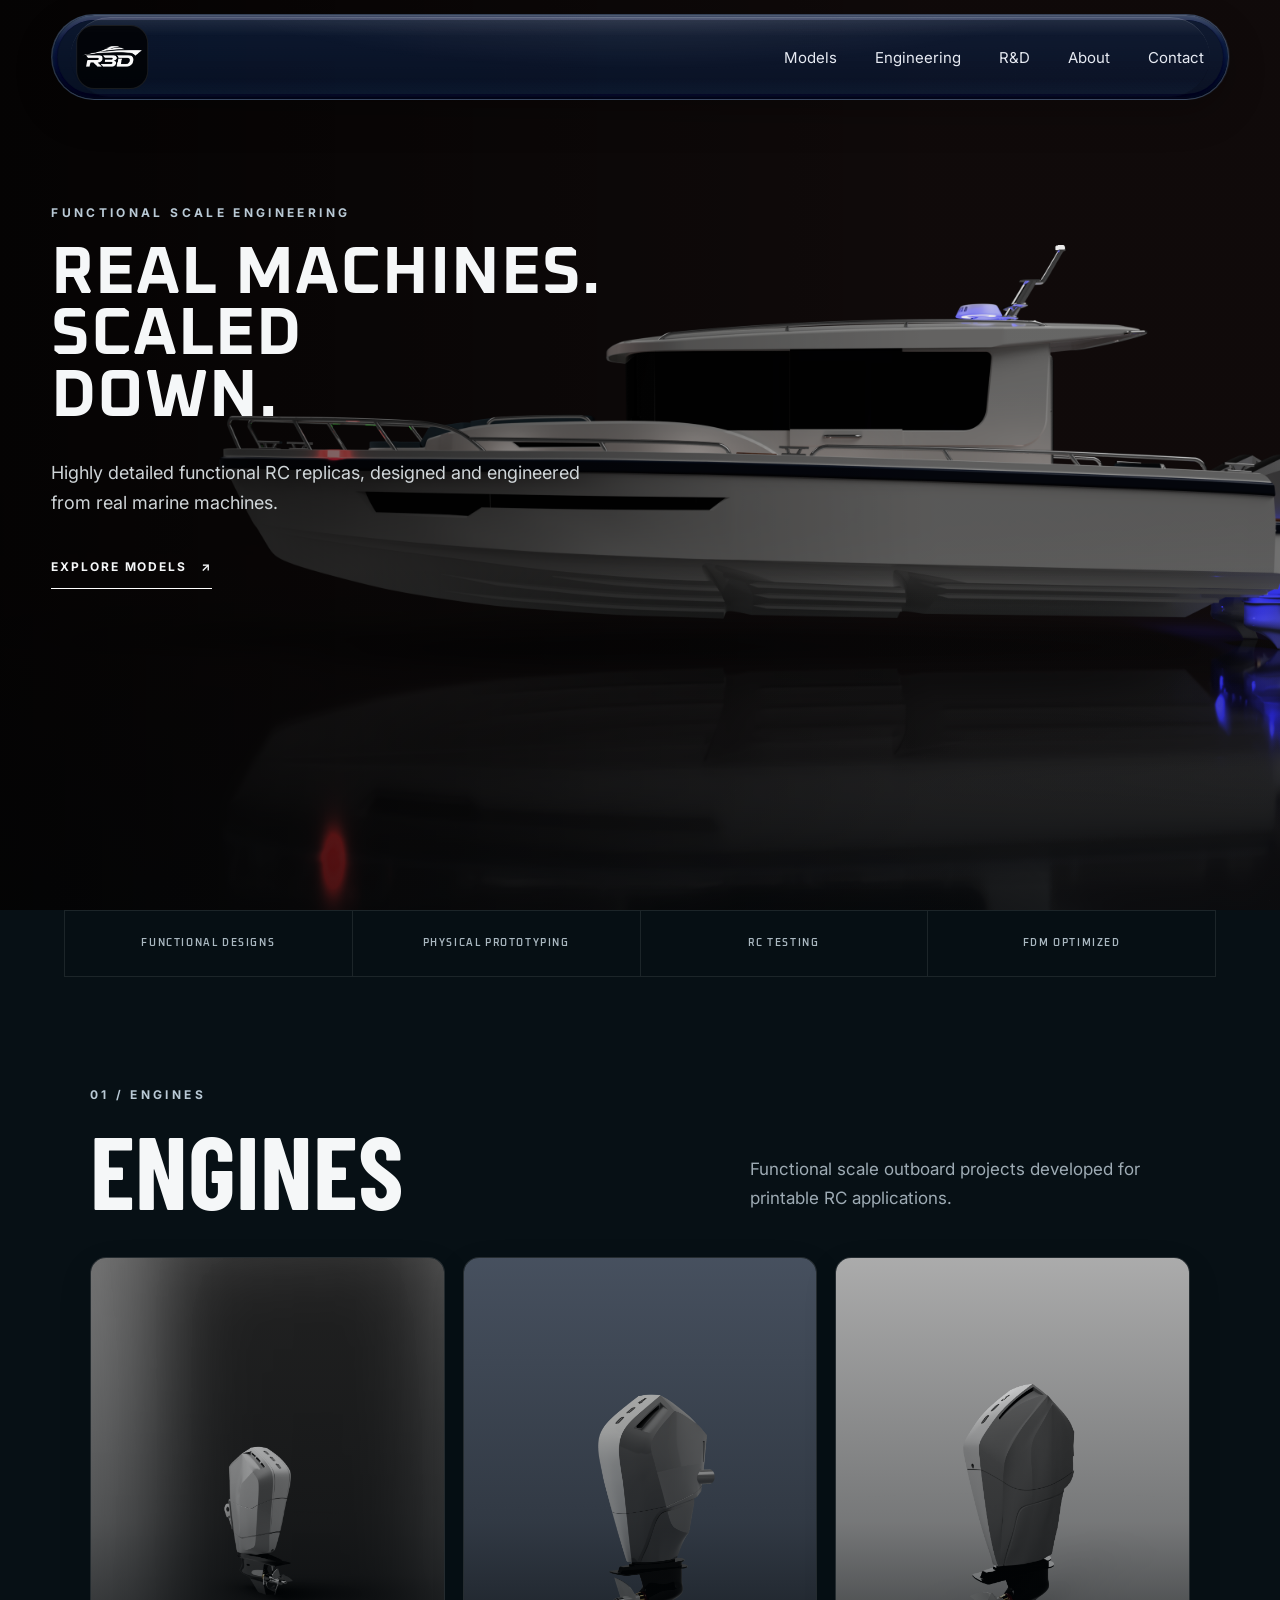
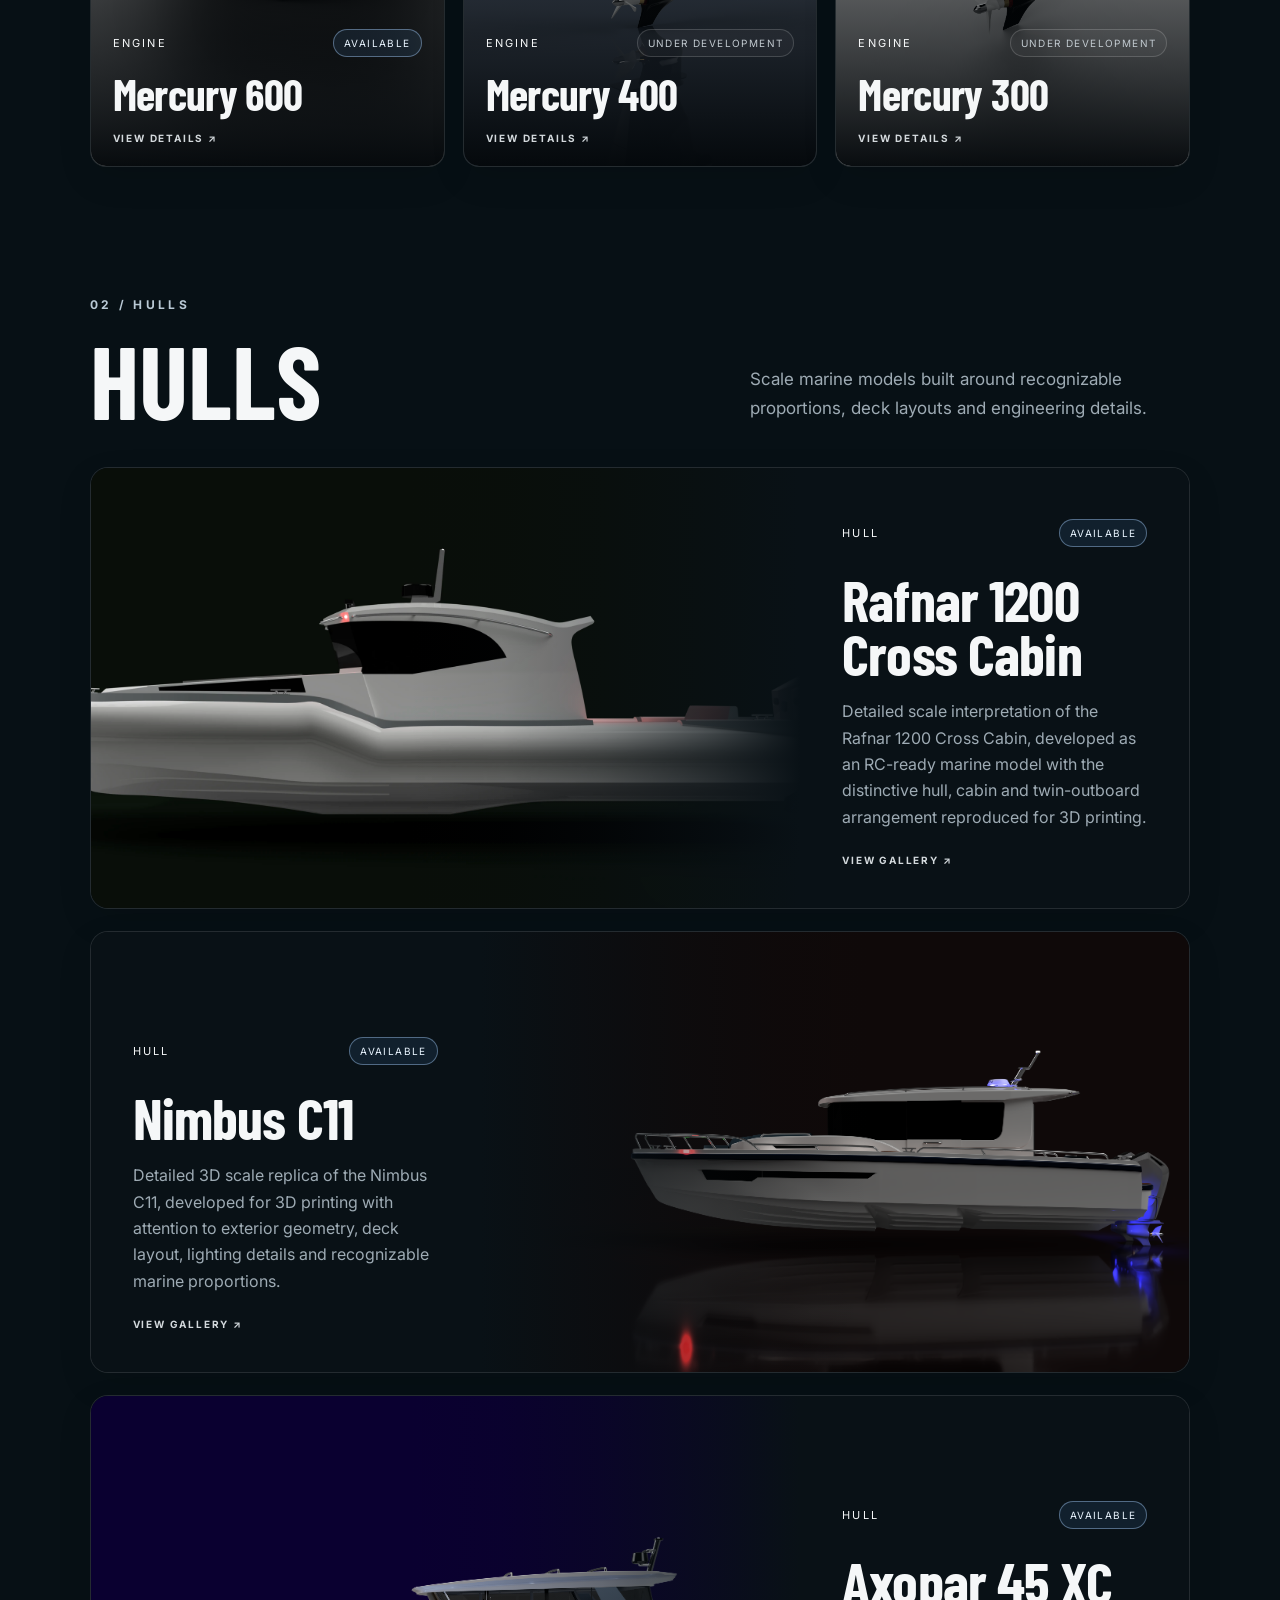
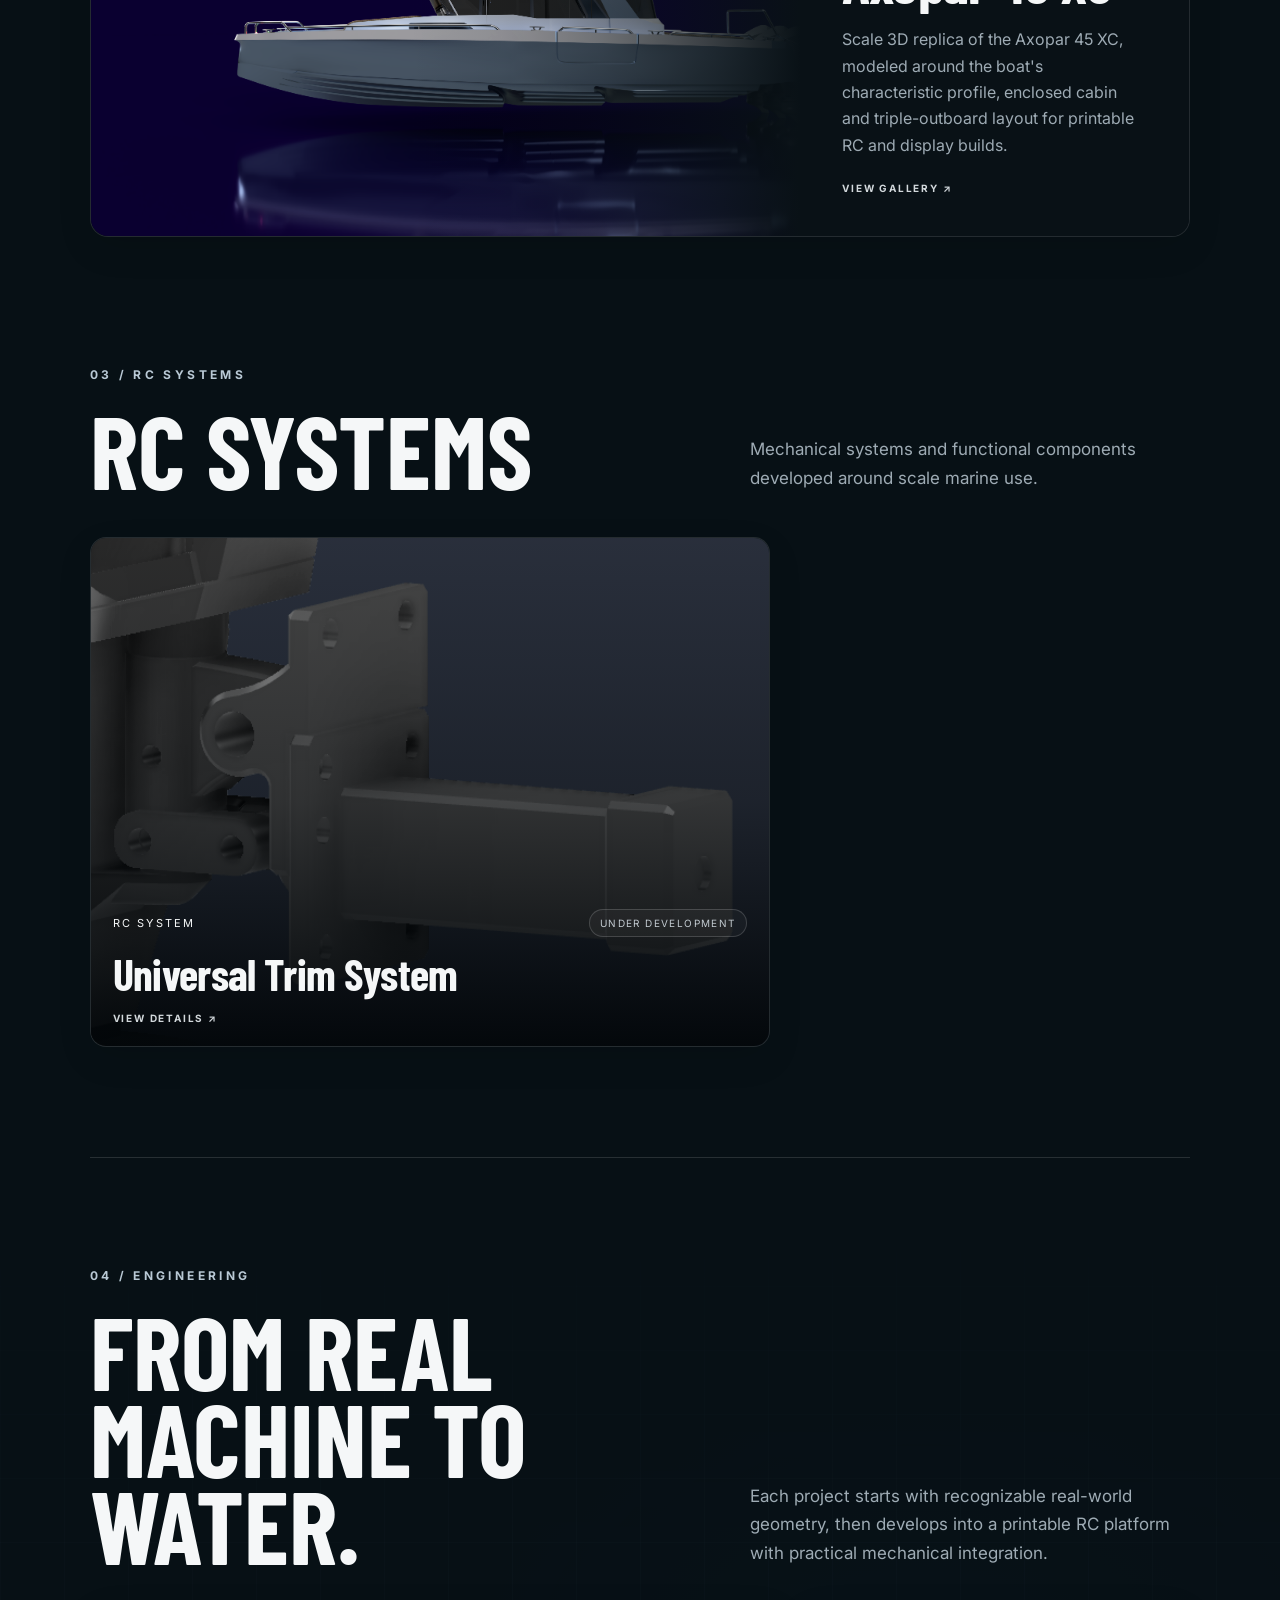
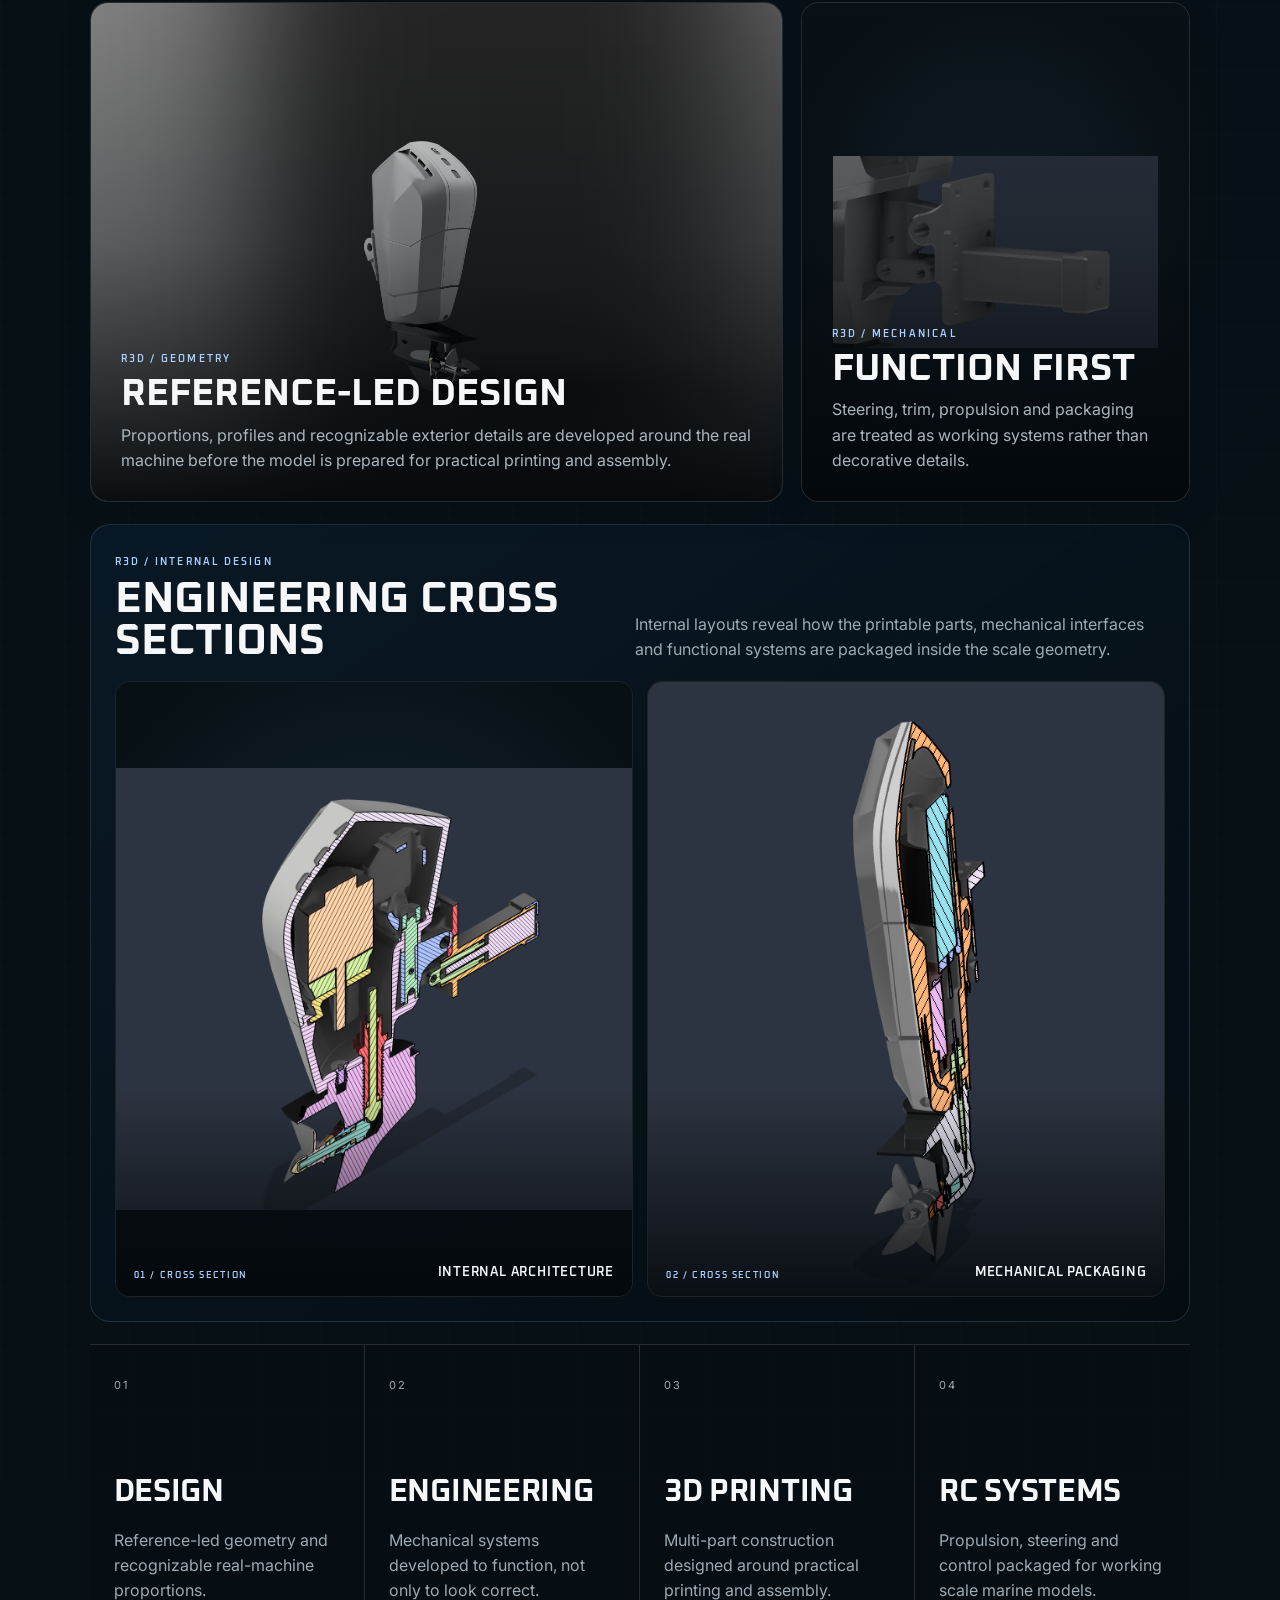
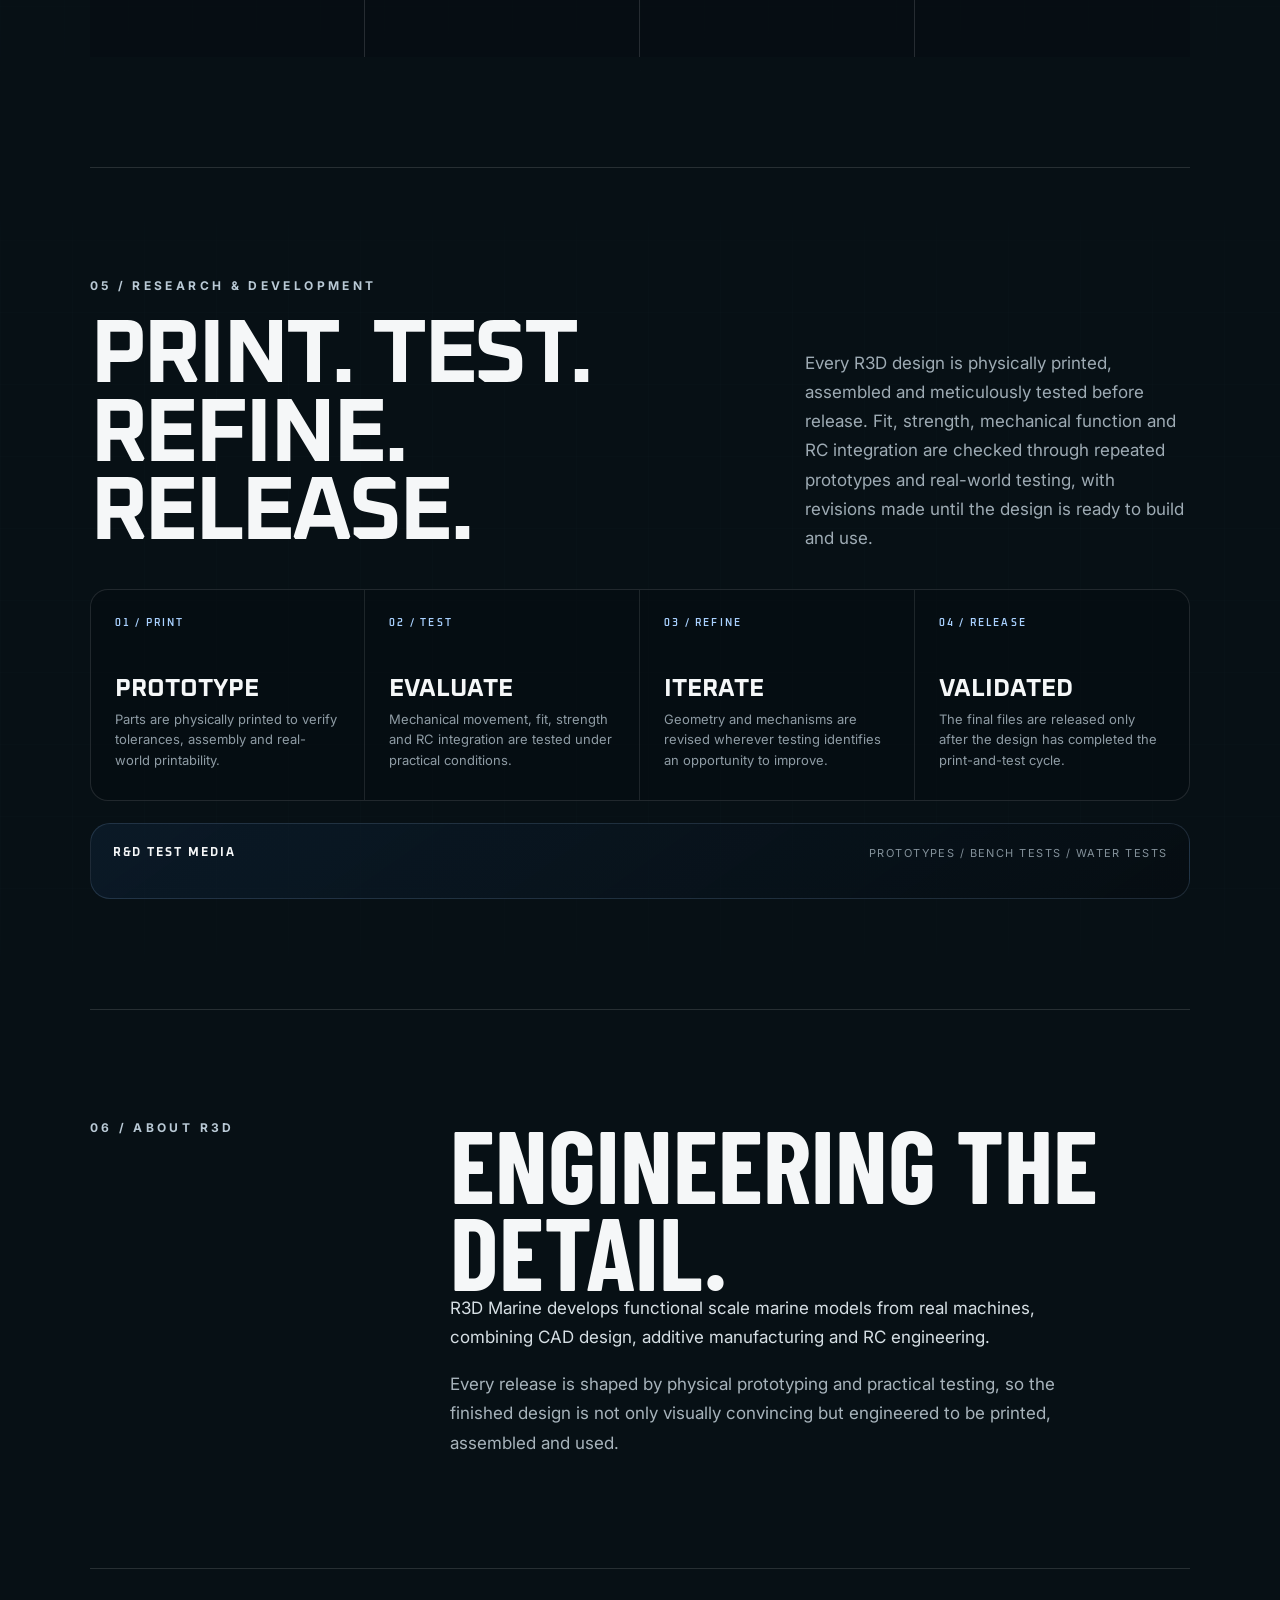
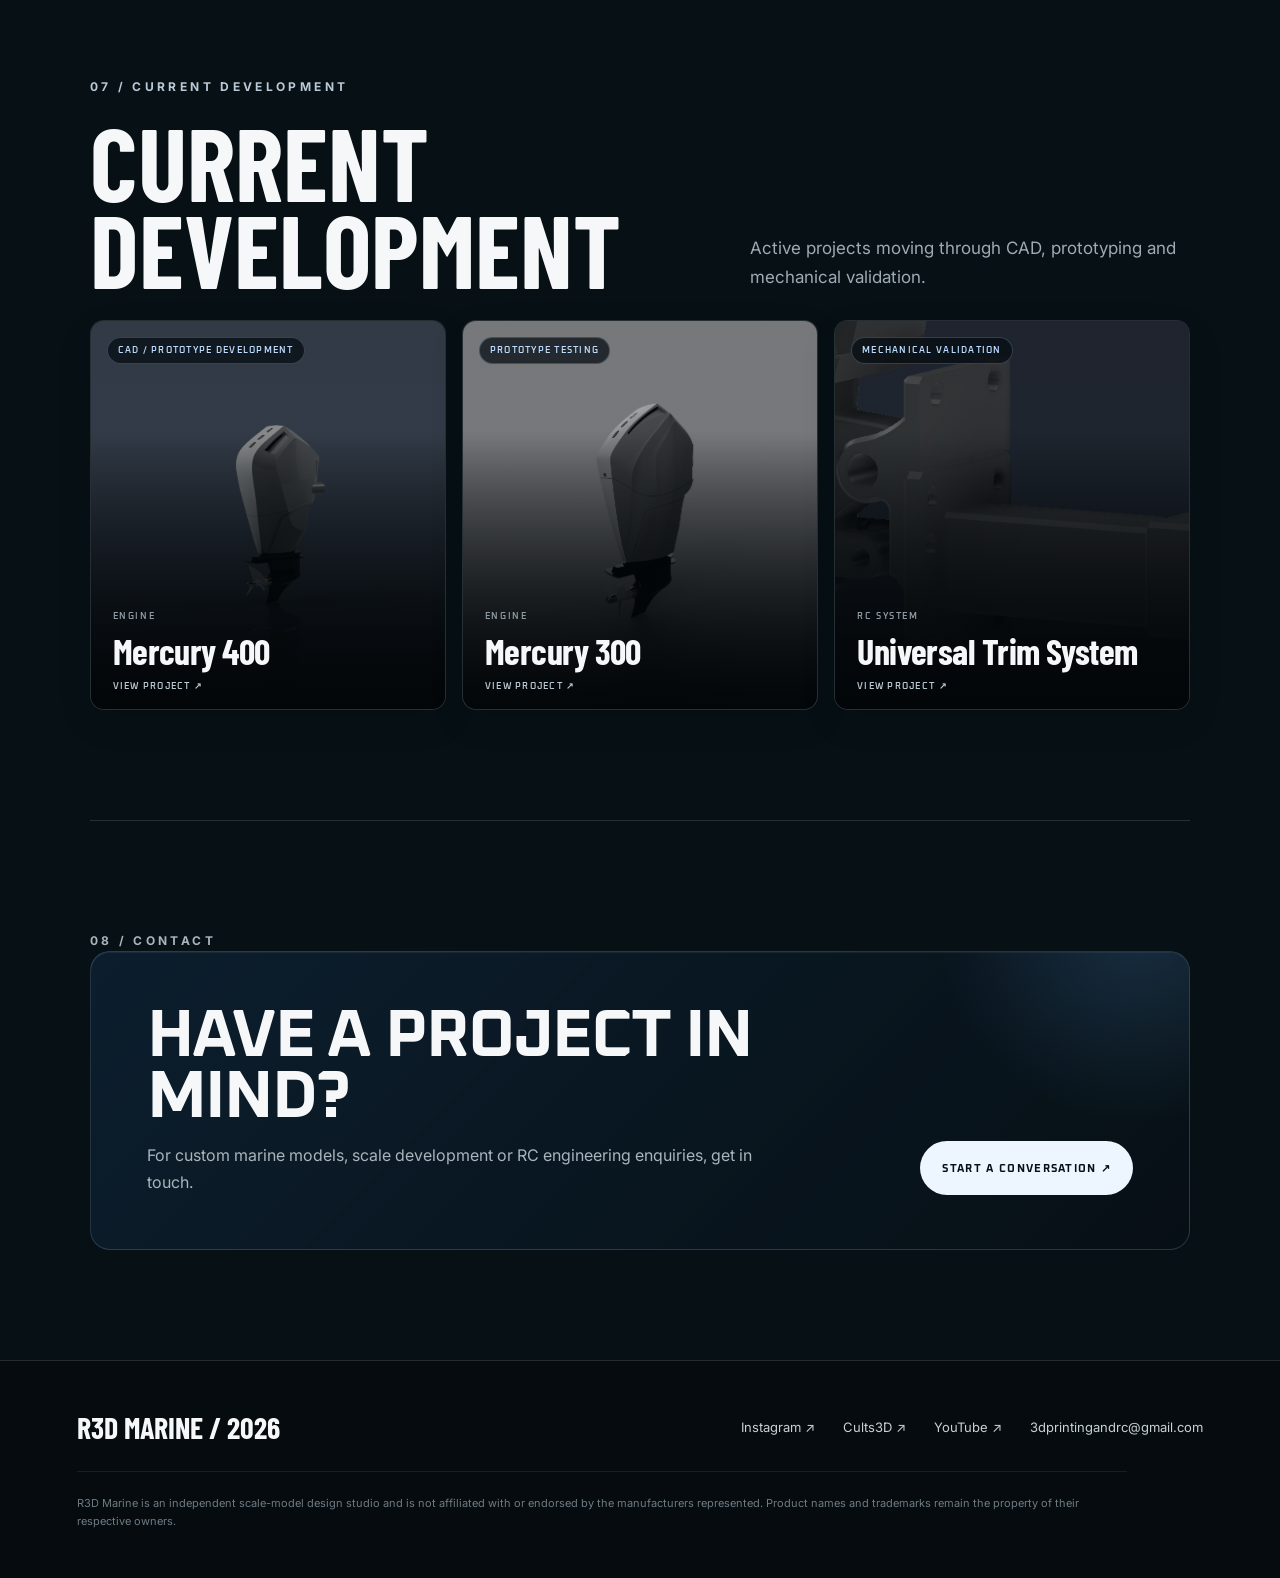
==== index.html @ 348f65c4 "Load mobile refinement styles" ====
<!doctype html>
<html lang="en">
<head>
  <meta charset="utf-8">
  <meta name="viewport" content="width=device-width, initial-scale=1">
  <meta name="theme-color" content="#071018">
  <meta name="color-scheme" content="dark">
  <meta name="description" content="R3D Marine — functional scale marine engineering, RC boats and printable outboards.">
  <meta name="robots" content="index,follow">
  <meta property="og:title" content="R3D Marine — Functional Scale Engineering">
  <meta property="og:description" content="Highly detailed functional RC replicas, designed and engineered from real marine machines.">
  <meta property="og:type" content="website">
  <meta property="og:site_name" content="R3D Marine">
  <meta property="og:url" content="https://rc3dmarine.online/">
  <meta property="og:image" content="https://rc3dmarine.online/assets/models/nimbus-c11/01.png">
  <meta name="twitter:card" content="summary_large_image">
  <meta name="twitter:title" content="R3D Marine — Functional Scale Engineering">
  <meta name="twitter:description" content="Highly detailed functional RC replicas, designed and engineered from real marine machines.">
  <meta name="twitter:image" content="https://rc3dmarine.online/assets/models/nimbus-c11/01.png">
  <title>R3D Marine — Functional Scale Engineering</title>
  <link rel="canonical" href="https://rc3dmarine.online/">
  <link rel="icon" type="image/png" href="assets/brand/r3d-logo.png">
  <link rel="apple-touch-icon" href="assets/brand/r3d-logo.png">
  <link rel="manifest" href="site.webmanifest">
  <link rel="preconnect" href="https://fonts.googleapis.com">
  <link rel="preconnect" href="https://fonts.gstatic.com" crossorigin>
  <link href="https://fonts.googleapis.com/css2?family=Barlow+Condensed:wght@500;600;700&family=Inter:wght@400;500;600&family=Michroma&family=Oxanium:wght@500;600;700;800&display=swap" rel="stylesheet">
  <link rel="stylesheet" href="styles.css">
  <link rel="stylesheet" href="theme-overrides.css">
  <link rel="stylesheet" href="rd.css">
  <link rel="stylesheet" href="site-v2.css">
  <link rel="stylesheet" href="mobile-polish.css">
</head>
<body>
  <header class="site-header">
    <a class="brand" href="#top" aria-label="R3D Marine home">
      <span class="brand-mark"><img id="header-logo" alt="R3D"></span>
    </a>
    <button class="menu-toggle" aria-label="Toggle menu" aria-expanded="false"><span></span><span></span></button>
    <nav class="nav-links" aria-label="Main navigation">
      <a href="#models">Models</a>
      <a href="#engineering">Engineering</a>
      <a href="#rd">R&amp;D</a>
      <a href="#about">About</a>
      <a href="#contact">Contact</a>
    </nav>
  </header>

  <main id="top">
    <section class="hero">
      <img id="hero-image" class="hero-image" alt="Nimbus C11 scale model render" fetchpriority="high" decoding="async">
      <div class="hero-shade"></div>
      <div class="hero-copy">
        <p class="eyebrow">FUNCTIONAL SCALE ENGINEERING</p>
        <h1>REAL MACHINES.<br>SCALED<br>DOWN.</h1>
        <p>Highly detailed functional RC replicas, designed and engineered from real marine machines.</p>
        <a class="text-link" href="#models">EXPLORE MODELS <span>↗</span></a>
      </div>
    </section>

    <section class="credibility-strip" aria-label="R3D Marine capabilities">
      <span>FUNCTIONAL DESIGNS</span>
      <span>PHYSICAL PROTOTYPING</span>
      <span>RC TESTING</span>
      <span>FDM OPTIMIZED</span>
    </section>

    <section id="models" class="catalog section-shell">
      <div class="section-head">
        <div><p class="section-index">01 / ENGINES</p><h2>ENGINES</h2></div>
        <p>Functional scale outboard projects developed for printable RC applications.</p>
      </div>
      <div id="engine-grid" class="engine-grid"></div>

      <div class="section-head hull-head">
        <div><p class="section-index">02 / HULLS</p><h2>HULLS</h2></div>
        <p>Scale marine models built around recognizable proportions, deck layouts and engineering details.</p>
      </div>
      <div id="hull-list" class="hull-list"></div>

      <div class="section-head systems-head">
        <div><p class="section-index">03 / RC SYSTEMS</p><h2>RC SYSTEMS</h2></div>
        <p>Mechanical systems and functional components developed around scale marine use.</p>
      </div>
      <div id="system-grid" class="system-grid"></div>
    </section>

    <section id="engineering" class="engineering section-shell">
      <div class="section-head engineering-head">
        <div><p class="section-index">04 / ENGINEERING</p><h2>FROM REAL MACHINE TO WATER.</h2></div>
        <p>Each project starts with recognizable real-world geometry, then develops into a printable RC platform with practical mechanical integration.</p>
      </div>

      <div class="engineering-showcase">
        <article class="engineering-feature engineering-feature-large">
          <div class="engineering-feature-media"><img id="engineering-geometry-image" alt="R3D Marine model geometry render" loading="lazy" decoding="async"></div>
          <div class="engineering-feature-copy">
            <span class="tech-code">R3D / GEOMETRY</span>
            <h3>REFERENCE-LED DESIGN</h3>
            <p>Proportions, profiles and recognizable exterior details are developed around the real machine before the model is prepared for practical printing and assembly.</p>
          </div>
        </article>
        <article class="engineering-feature engineering-feature-small">
          <div class="engineering-feature-media"><img id="engineering-system-image" alt="R3D Marine mechanical RC system render" loading="lazy" decoding="async"></div>
          <div class="engineering-feature-copy">
            <span class="tech-code">R3D / MECHANICAL</span>
            <h3>FUNCTION FIRST</h3>
            <p>Steering, trim, propulsion and packaging are treated as working systems rather than decorative details.</p>
          </div>
        </article>
      </div>

      <div id="engineering-cross-sections" class="engineering-cross-sections" hidden>
        <div class="engineering-cross-head">
          <div><span class="tech-code">R3D / INTERNAL DESIGN</span><h3>ENGINEERING CROSS SECTIONS</h3></div>
          <p>Internal layouts reveal how the printable parts, mechanical interfaces and functional systems are packaged inside the scale geometry.</p>
        </div>
        <div class="engineering-cross-grid">
          <figure id="engineering-cross-slot-01" class="engineering-cross-card" hidden>
            <img id="engineering-cross-01" alt="R3D Marine engineering cross section 01" loading="lazy" decoding="async">
            <figcaption><span>01 / CROSS SECTION</span><strong>INTERNAL ARCHITECTURE</strong></figcaption>
          </figure>
          <figure id="engineering-cross-slot-02" class="engineering-cross-card" hidden>
            <img id="engineering-cross-02" alt="R3D Marine engineering cross section 02" loading="lazy" decoding="async">
            <figcaption><span>02 / CROSS SECTION</span><strong>MECHANICAL PACKAGING</strong></figcaption>
          </figure>
        </div>
      </div>

      <div class="engineering-grid">
        <article><span>01</span><h3>DESIGN</h3><p>Reference-led geometry and recognizable real-machine proportions.</p></article>
        <article><span>02</span><h3>ENGINEERING</h3><p>Mechanical systems developed to function, not only to look correct.</p></article>
        <article><span>03</span><h3>3D PRINTING</h3><p>Multi-part construction designed around practical printing and assembly.</p></article>
        <article><span>04</span><h3>RC SYSTEMS</h3><p>Propulsion, steering and control packaged for working scale marine models.</p></article>
      </div>
    </section>

    <section id="rd" class="rd-section section-shell" aria-labelledby="rd-heading">
      <div class="rd-head">
        <div>
          <p class="section-index">05 / RESEARCH &amp; DEVELOPMENT</p>
          <h2 id="rd-heading">PRINT. TEST.<br>REFINE. RELEASE.</h2>
        </div>
        <div>
          <p>Every R3D design is physically printed, assembled and meticulously tested before release. Fit, strength, mechanical function and RC integration are checked through repeated prototypes and real-world testing, with revisions made until the design is ready to build and use.</p>
        </div>
      </div>

      <div class="rd-process" aria-label="R3D testing process">
        <article class="rd-step"><span>01 / PRINT</span><h3>Prototype</h3><p>Parts are physically printed to verify tolerances, assembly and real-world printability.</p></article>
        <article class="rd-step"><span>02 / TEST</span><h3>Evaluate</h3><p>Mechanical movement, fit, strength and RC integration are tested under practical conditions.</p></article>
        <article class="rd-step"><span>03 / REFINE</span><h3>Iterate</h3><p>Geometry and mechanisms are revised wherever testing identifies an opportunity to improve.</p></article>
        <article class="rd-step"><span>04 / RELEASE</span><h3>Validated</h3><p>The final files are released only after the design has completed the print-and-test cycle.</p></article>
      </div>

      <div class="rd-media-wrap">
        <div class="rd-media-head"><strong>R&amp;D TEST MEDIA</strong><span>PROTOTYPES / BENCH TESTS / WATER TESTS</span></div>
        <div id="rd-media-grid" class="rd-media-grid" aria-live="polite"></div>
        <div id="rd-media-empty" class="rd-media-empty" hidden>
          <div><strong>MEDIA FOLDER READY</strong>Add files to <code>assets/rd/</code> using the supplied naming guide and they will appear here automatically.</div>
        </div>
      </div>
    </section>

    <section id="about" class="about section-shell">
      <p class="section-index">06 / ABOUT R3D</p>
      <div class="about-copy">
        <h2>ENGINEERING THE DETAIL.</h2>
        <div class="about-text">
          <p>R3D Marine develops functional scale marine models from real machines, combining CAD design, additive manufacturing and RC engineering.</p>
          <p>Every release is shaped by physical prototyping and practical testing, so the finished design is not only visually convincing but engineered to be printed, assembled and used.</p>
        </div>
      </div>
    </section>

    <section id="development" class="latest development-section section-shell">
      <div class="section-head">
        <div><p class="section-index">07 / CURRENT DEVELOPMENT</p><h2>CURRENT DEVELOPMENT</h2></div>
        <p>Active projects moving through CAD, prototyping and mechanical validation.</p>
      </div>
      <div id="latest-grid" class="latest-grid development-grid"></div>
    </section>

    <section id="contact" class="contact-cta section-shell" aria-labelledby="contact-heading">
      <p class="section-index">08 / CONTACT</p>
      <div class="contact-cta-inner">
        <div>
          <h2 id="contact-heading">HAVE A PROJECT IN MIND?</h2>
          <p>For custom marine models, scale development or RC engineering enquiries, get in touch.</p>
        </div>
        <a class="contact-button" href="mailto:3dprintingandrc@gmail.com">START A CONVERSATION ↗</a>
      </div>
    </section>
  </main>

  <footer class="site-footer">
    <strong>R3D MARINE / 2026</strong>
    <div>
      <a href="https://www.instagram.com/rc_3d_marine/" target="_blank" rel="noopener">Instagram ↗</a>
      <a href="https://cults3d.com/en/users/RC3DMARINE/3d-models" target="_blank" rel="noopener">Cults3D ↗</a>
      <a href="https://www.youtube.com/@rc3d114" target="_blank" rel="noopener">YouTube ↗</a>
      <a href="mailto:3dprintingandrc@gmail.com">3dprintingandrc@gmail.com</a>
    </div>
    <p class="footer-disclaimer">R3D Marine is an independent scale-model design studio and is not affiliated with or endorsed by the manufacturers represented. Product names and trademarks remain the property of their respective owners.</p>
  </footer>

  <div id="model-modal" class="model-modal" aria-hidden="true" role="dialog" aria-modal="true" aria-labelledby="modal-title">
    <button class="modal-close" id="modal-close" aria-label="Close">×</button>
    <div class="modal-layout">
      <div class="modal-media">
        <button id="prev-image" class="gallery-arrow gallery-prev" aria-label="Previous image">‹</button>
        <img id="modal-main-image" src="" alt="" decoding="async">
        <button id="next-image" class="gallery-arrow gallery-next" aria-label="Next image">›</button>
        <div id="modal-counter" class="modal-counter" aria-live="polite"></div>
      </div>
      <div class="modal-copy">
        <p id="modal-kicker" class="section-index"></p>
        <h2 id="modal-title"></h2>
        <p id="modal-project-meta" class="modal-project-meta"></p>
        <p id="modal-description" class="modal-description"></p>
        <p class="modal-spec-title">PROJECT SPECIFICATIONS</p>
        <div id="modal-specs" class="modal-specs" aria-label="Project specifications"></div>
        <div id="modal-thumbs" class="modal-thumbs"></div>
        <div id="modal-action"></div>
      </div>
    </div>
  </div>

  <script src="media-brand.js"></script>
  <script src="data/projects.js"></script>
  <script src="script.js"></script>
  <script src="rd.js"></script>
  <script src="enhancements.js"></script>
</body>
</html>
---- styles.css ----
:root{
  --bg:#071015;--bg2:#0b151c;--panel:#0d171e;--text:#f5f7f8;--muted:#9eabb4;--line:rgba(255,255,255,.13);--glass:rgba(17,38,52,.54);
}
*{box-sizing:border-box}html{scroll-behavior:smooth}body{margin:0;background:var(--bg);color:var(--text);font-family:Inter,Arial,sans-serif}body.modal-open{overflow:hidden}a{color:inherit;text-decoration:none}button{font:inherit}.site-header{position:fixed;z-index:50;top:14px;left:50%;transform:translateX(-50%);width:min(92%,1390px);height:86px;padding:10px 24px;display:flex;align-items:center;justify-content:space-between;border:1px solid rgba(255,255,255,.18);border-radius:999px;background:rgba(10,22,30,.34);box-shadow:0 12px 34px rgba(0,0,0,.18),inset 0 1px 0 rgba(255,255,255,.20),inset 0 -1px 0 rgba(255,255,255,.05)}.brand-mark{display:grid;place-items:center;width:72px;height:64px;border-radius:18px;background:rgba(0,0,0,.78);border:1px solid rgba(255,255,255,.09);overflow:hidden}.brand-mark img{width:62px;max-height:42px;object-fit:contain}.nav-links{display:flex;gap:38px;font-size:15px}.nav-links a{color:#e5ebef}.menu-toggle{display:none;border:0;background:transparent}.hero{position:relative;min-height:910px;overflow:hidden;background:#06090c}.hero-image{position:absolute;inset:0;width:100%;height:100%;object-fit:cover;object-position:center}.hero-shade{position:absolute;inset:0;background:linear-gradient(90deg,rgba(0,0,0,.83) 0%,rgba(0,0,0,.48) 42%,rgba(0,0,0,.08) 72%),linear-gradient(0deg,rgba(7,16,21,.4),transparent 35%)}.hero-copy{position:relative;z-index:2;width:min(92%,1320px);margin:auto;padding-top:205px}.eyebrow,.section-index{margin:0 0 24px;letter-spacing:.28em;font-size:12px;font-weight:700;color:#c4d0d6}.hero h1{margin:0;max-width:720px;font-family:Michroma,Inter,sans-serif;font-size:clamp(54px,6.3vw,104px);line-height:.95;letter-spacing:-.04em;font-weight:400}.hero-copy>p:not(.eyebrow){max-width:640px;margin:30px 0 28px;font-size:18px;line-height:1.65;color:#d3dade}.text-link{display:inline-flex;gap:14px;padding:14px 0;border-bottom:1px solid #fff;font-size:12px;font-weight:700;letter-spacing:.16em}.section-shell{width:min(86%,1320px);margin:0 auto;padding:110px 0}.section-head{display:grid;grid-template-columns:1fr 440px;align-items:end;gap:60px;margin-bottom:44px}.section-head h2,.engineering h2,.about h2{font-family:'Barlow Condensed',sans-serif;font-size:clamp(68px,8vw,118px);line-height:.85;margin:0;text-transform:uppercase}.section-head>p{margin:0;color:var(--muted);line-height:1.7;font-size:17px}.engine-grid{display:grid;grid-template-columns:repeat(3,1fr);gap:18px}.model-card{position:relative;min-height:510px;border:1px solid var(--line);background:#0a1217;overflow:hidden;cursor:pointer}.model-card img{position:absolute;inset:0;width:100%;height:100%;object-fit:cover;transition:transform .6s ease,filter .6s ease}.model-card::after{content:"";position:absolute;inset:0;background:linear-gradient(0deg,rgba(3,7,10,.93) 0%,rgba(3,7,10,.22) 55%,rgba(3,7,10,.06) 100%)}.model-card:hover img{transform:scale(1.035)}.card-copy{position:absolute;z-index:2;left:22px;right:22px;bottom:20px}.card-meta{display:flex;justify-content:space-between;align-items:center;gap:16px;margin-bottom:16px}.card-meta span:first-child{font-size:11px;letter-spacing:.2em}.status{border:1px solid rgba(255,255,255,.32);padding:7px 10px;font-size:10px;letter-spacing:.14em;text-transform:uppercase}.card-copy h3{font-family:'Barlow Condensed',sans-serif;font-size:44px;line-height:.94;margin:0 0 12px}.card-link{font-size:10px;letter-spacing:.18em;font-weight:700}.hull-head{margin-top:130px}.hull-list{display:flex;flex-direction:column;gap:22px}.hull-row{display:grid;grid-template-columns:1.55fr .85fr;min-height:440px;border:1px solid var(--line);background:#091116;overflow:hidden;cursor:pointer}.hull-row:nth-child(even){grid-template-columns:.85fr 1.55fr}.hull-row:nth-child(even) .hull-media{order:2}.hull-media{min-height:440px;overflow:hidden}.hull-media img{width:100%;height:100%;object-fit:cover;transition:transform .65s ease}.hull-row:hover img{transform:scale(1.025)}.hull-copy{padding:42px;display:flex;flex-direction:column;justify-content:flex-end}.hull-copy h3{font-family:'Barlow Condensed',sans-serif;font-size:58px;line-height:.92;margin:10px 0 18px}.hull-copy p{color:var(--muted);line-height:1.65;margin:0 0 24px}.systems-head{margin-top:130px}.system-grid{display:grid;grid-template-columns:minmax(0,680px);gap:18px}.engineering{border-top:1px solid var(--line)}.engineering-grid{margin-top:60px;display:grid;grid-template-columns:repeat(4,1fr);border-top:1px solid var(--line)}.engineering-grid article{padding:28px 24px 38px;border-right:1px solid var(--line)}.engineering-grid article:last-child{border-right:0}.engineering-grid span{font-size:11px;letter-spacing:.2em;color:var(--muted)}.engineering-grid h3{font-family:'Barlow Condensed',sans-serif;font-size:38px;margin:80px 0 10px}.engineering-grid p{color:var(--muted);line-height:1.55}.about{display:grid;grid-template-columns:280px 1fr;gap:80px;border-top:1px solid var(--line)}.about-copy p{max-width:820px;color:var(--muted);font-size:20px;line-height:1.7}.latest{border-top:1px solid var(--line)}.latest-grid{display:grid;grid-template-columns:repeat(3,1fr);gap:18px}.latest-card{position:relative;min-height:320px;border:1px solid var(--line);overflow:hidden;cursor:pointer;background:#0c151b}.latest-card img{position:absolute;inset:0;width:100%;height:100%;object-fit:cover;opacity:.72;transition:transform .55s ease}.latest-card:hover img{transform:scale(1.035)}.latest-card::after{content:"";position:absolute;inset:0;background:linear-gradient(0deg,rgba(2,5,8,.9),transparent 70%)}.latest-card h3{position:absolute;z-index:2;left:22px;bottom:18px;margin:0;font-family:'Barlow Condensed',sans-serif;font-size:38px}.site-footer{min-height:150px;padding:48px max(6vw,30px);border-top:1px solid var(--line);display:flex;justify-content:space-between;align-items:center}.site-footer strong{font-family:'Barlow Condensed',sans-serif;font-size:30px}.site-footer>div{display:flex;gap:28px;font-size:13px;color:#c8d1d6}.model-modal{position:fixed;z-index:100;inset:0;background:rgba(3,7,10,.95);backdrop-filter:blur(16px);opacity:0;pointer-events:none;transition:opacity .25s}.model-modal.is-open{opacity:1;pointer-events:auto}.modal-close{position:absolute;z-index:4;top:28px;right:28px;width:52px;height:52px;border:1px solid rgba(255,255,255,.25);border-radius:50%;background:rgba(255,255,255,.04);color:#fff;font-size:32px;cursor:pointer}.modal-layout{height:100%;display:grid;grid-template-columns:1.75fr 1fr;gap:42px;padding:100px 5vw 70px}.modal-media{position:relative;min-height:0;border:1px solid var(--line);background:#0d161c;display:flex;align-items:center;justify-content:center;overflow:hidden;padding:18px}.modal-media img{display:block;width:auto;height:auto;max-width:100%;max-height:100%;object-fit:contain;object-position:center}.gallery-arrow{position:absolute;z-index:3;top:50%;transform:translateY(-50%);width:46px;height:62px;border:1px solid rgba(255,255,255,.22);background:rgba(0,0,0,.28);color:#fff;font-size:38px;cursor:pointer;backdrop-filter:blur(10px)}.gallery-prev{left:14px}.gallery-next{right:14px}.modal-copy{align-self:end;padding-bottom:8px}.modal-copy h2{font-family:'Barlow Condensed',sans-serif;font-size:clamp(58px,5vw,88px);line-height:.88;margin:0 0 24px}.modal-description{font-size:17px;line-height:1.7;color:var(--muted);max-width:560px}.modal-thumbs{display:grid;grid-template-columns:repeat(4,minmax(0,1fr));gap:10px;margin:34px 0 28px}.thumb{aspect-ratio:1.35;border:1px solid transparent;padding:6px;background:#111b21;cursor:pointer;overflow:hidden;display:flex;align-items:center;justify-content:center}.thumb img{display:block;width:auto;height:auto;max-width:100%;max-height:100%;object-fit:contain}.thumb.active{border-color:#fff}.modal-button,.development-note{display:inline-flex;align-items:center;min-height:48px;padding:0 18px;border:1px solid #fff;font-size:11px;letter-spacing:.14em;font-weight:700}.modal-button{background:#fff;color:#05080a}.development-note{color:#d9e0e4;border-color:rgba(255,255,255,.22);background:rgba(255,255,255,.03)}
@media(max-width:900px){.site-header{top:10px;height:72px;border-radius:999px}.nav-links{display:none;position:absolute;top:80px;right:0;flex-direction:column;gap:20px;padding:24px;border:1px solid var(--line);border-radius:20px;background:rgba(7,16,21,.94);backdrop-filter:blur(20px)}.nav-links.open{display:flex}.menu-toggle{display:block;width:42px;height:42px}.menu-toggle span{display:block;width:24px;height:1px;background:white;margin:7px auto}.brand-mark{width:58px;height:50px}.brand-mark img{width:50px}.hero{min-height:780px}.hero-copy{padding-top:190px}.section-shell{width:min(92%,1320px);padding:86px 0}.section-head{grid-template-columns:1fr;gap:22px}.engine-grid,.latest-grid,.engineering-grid{grid-template-columns:1fr}.hull-row,.hull-row:nth-child(even){grid-template-columns:1fr}.hull-row:nth-child(even) .hull-media{order:0}.engineering-grid article{border-right:0;border-bottom:1px solid var(--line)}.engineering-grid h3{margin-top:28px}.about{grid-template-columns:1fr;gap:20px}.site-footer{align-items:flex-start;flex-direction:column;gap:26px}.site-footer>div{flex-wrap:wrap}.modal-layout{grid-template-columns:1fr;padding:92px 18px 24px;overflow:auto}.modal-media{min-height:52vh;padding:10px}.modal-copy{padding:0 4px 40px}.modal-thumbs{grid-template-columns:repeat(4,1fr)}}
---- theme-overrides.css ----
/* R3D Marine visual system — loaded after styles.css */
:root {
  --accent: #a9d1ff;
  --accent-soft: rgba(169, 209, 255, 0.16);
  --accent-line: rgba(169, 209, 255, 0.34);
  --deep-navy: #081833;
  --surface: #091116;
  --surface-raised: #0c161d;
}

::selection { background: rgba(169, 209, 255, 0.28); color: #fff; }
:focus-visible { outline: 2px solid var(--accent); outline-offset: 4px; }

/* Hero: less blocked by overlay, sharper typography, stronger hierarchy */
.hero-shade {
  background:
    linear-gradient(90deg, rgba(0,0,0,.72) 0%, rgba(0,0,0,.40) 38%, rgba(0,0,0,.08) 72%),
    linear-gradient(0deg, rgba(7,16,21,.44), transparent 38%);
}
.hero h1 {
  max-width: 690px;
  font-family: 'Oxanium', Michroma, sans-serif;
  font-size: clamp(44px, 5.15vw, 80px);
  line-height: 0.93;
  letter-spacing: 0.015em;
  font-weight: 700;
  text-transform: uppercase;
  text-wrap: balance;
}
.hero-copy > p:not(.eyebrow) { max-width: 570px; color: rgba(235,241,245,.88); }
.eyebrow, .section-index { color: #b9c9d5; }
.text-link { transition: color .25s ease, border-color .25s ease, letter-spacing .25s ease; }
.text-link:hover { color: var(--accent); border-color: var(--accent); letter-spacing: .19em; }

/* Rolled-edge navy navigation with a restrained lens/refraction rim. */
.site-header {
  isolation: isolate;
  overflow: hidden;
  background: linear-gradient(180deg, rgba(17, 39, 79, 0.58) 0%, rgba(8, 24, 53, 0.62) 100%);
  border: 1px solid rgba(190, 220, 255, 0.24);
  border-radius: 999px;
  box-shadow:
    0 14px 38px rgba(0,0,0,.23),
    inset 0 1px 0 rgba(255,255,255,.18),
    inset 0 -1px 0 rgba(0,0,0,.22),
    inset 1px 0 0 rgba(255,255,255,.05),
    inset -1px 0 0 rgba(255,255,255,.05);
  backdrop-filter: none;
  -webkit-backdrop-filter: none;
}
.site-header::before {
  content: '';
  position: absolute;
  z-index: -1;
  inset: 0;
  border-radius: inherit;
  padding: 5px;
  pointer-events: none;
  background: linear-gradient(180deg, rgba(255,255,255,.24), rgba(135,188,244,.07) 34%, rgba(62,110,175,.03) 68%, rgba(0,0,0,.20));
  -webkit-mask: linear-gradient(#000 0 0) content-box, linear-gradient(#000 0 0);
  -webkit-mask-composite: xor;
  mask-composite: exclude;
  backdrop-filter: blur(2.8px) saturate(155%) contrast(116%);
  -webkit-backdrop-filter: blur(2.8px) saturate(155%) contrast(116%);
}
.site-header::after {
  content: '';
  position: absolute;
  z-index: -1;
  left: 18px; right: 18px; top: 2px; bottom: 2px;
  border-radius: 999px;
  pointer-events: none;
  background:
    linear-gradient(180deg, rgba(255,255,255,.09), transparent 24%, transparent 76%, rgba(78,137,206,.07)),
    radial-gradient(ellipse at 50% -40%, rgba(255,255,255,.10), transparent 54%);
  box-shadow: inset 0 1px 0 rgba(255,255,255,.11), inset 0 -1px 0 rgba(0,0,0,.16);
}
.site-header > * { position: relative; z-index: 2; }
.site-header .nav-links a {
  color: rgba(244,248,255,.94);
  transition: color .22s ease, opacity .22s ease;
}
.site-header .nav-links a:hover { color: var(--accent); }

/* Very subtle engineering texture — keeps large dark areas from feeling empty. */
.engineering { position: relative; isolation: isolate; }
.engineering::before {
  content: '';
  position: absolute;
  z-index: -1;
  inset: 0 -7vw;
  pointer-events: none;
  opacity: .18;
  background-image:
    linear-gradient(rgba(169,209,255,.08) 1px, transparent 1px),
    linear-gradient(90deg, rgba(169,209,255,.08) 1px, transparent 1px),
    radial-gradient(circle at 72% 28%, rgba(48,104,160,.12), transparent 34%);
  background-size: 64px 64px, 64px 64px, auto;
  mask-image: linear-gradient(to bottom, transparent, #000 18%, #000 82%, transparent);
}

/* Consistent premium project cards */
.model-card, .hull-row, .latest-card, .engineering-feature {
  border-color: rgba(255,255,255,.11);
  box-shadow: 0 12px 34px rgba(0,0,0,.10);
  transition: border-color .28s ease, box-shadow .28s ease, transform .28s ease;
}
.model-card { border-radius: 16px; }
.model-card:hover, .latest-card:hover {
  border-color: var(--accent-line);
  box-shadow: 0 20px 50px rgba(0,0,0,.24), 0 0 0 1px rgba(169,209,255,.06);
  transform: translateY(-2px);
}
.model-card img, .latest-card img { filter: saturate(.94) contrast(1.035); }
.model-card::after { background: linear-gradient(0deg, rgba(2,6,9,.96) 0%, rgba(3,7,10,.35) 48%, rgba(3,7,10,.05) 100%); }
.card-copy h3, .hull-copy h3, .latest-card h3 {
  letter-spacing: -.015em;
}
.card-link { color: rgba(239,245,248,.88); transition: color .2s ease; }
.model-card:hover .card-link, .hull-row:hover .card-link { color: var(--accent); }

.status { border-radius: 999px; }
.status.is-available {
  color: #eaf5ff;
  border-color: rgba(169,209,255,.42);
  background: rgba(87,151,215,.12);
}
.status.is-development {
  color: #c1c9cf;
  border-color: rgba(255,255,255,.16);
  background: rgba(255,255,255,.035);
}

/* Hull presentation: image dissolves naturally into description. */
.hull-row { border-radius: 18px; }
.hull-media { position: relative; isolation: isolate; background: var(--surface); }
.hull-media img { position: relative; z-index: 0; filter: saturate(.96) contrast(1.02); }
.hull-media::after {
  content: '';
  position: absolute;
  z-index: 1;
  inset: 0;
  pointer-events: none;
  background: linear-gradient(to right, rgba(9,17,22,0) 0%, rgba(9,17,22,0) 45%, rgba(9,17,22,.08) 58%, rgba(9,17,22,.30) 72%, rgba(9,17,22,.68) 88%, #091116 100%);
}
.hull-row:nth-child(even) .hull-media::after {
  background: linear-gradient(to left, rgba(9,17,22,0) 0%, rgba(9,17,22,0) 45%, rgba(9,17,22,.08) 58%, rgba(9,17,22,.30) 72%, rgba(9,17,22,.68) 88%, #091116 100%);
}
.hull-copy { position: relative; z-index: 2; background: #091116; }
.hull-row:hover { border-color: rgba(169,209,255,.22); box-shadow: 0 24px 58px rgba(0,0,0,.18); }

/* Engineering becomes visual rather than four text boxes alone. */
.engineering-head { margin-bottom: 34px; }
.engineering-showcase {
  display: grid;
  grid-template-columns: 1.6fr .9fr;
  gap: 18px;
  margin-bottom: 22px;
}
.engineering-feature {
  position: relative;
  min-height: 500px;
  overflow: hidden;
  border: 1px solid rgba(255,255,255,.12);
  border-radius: 18px;
  background: #071015;
}
.engineering-feature:hover { border-color: rgba(169,209,255,.28); }
.engineering-feature-media { position: absolute; inset: 0; }
.engineering-feature-media::after {
  content: '';
  position: absolute;
  inset: 0;
  background: linear-gradient(0deg, rgba(4,8,11,.95) 0%, rgba(4,8,11,.30) 52%, rgba(4,8,11,.02) 100%);
}
.engineering-feature-media img { width: 100%; height: 100%; object-fit: cover; transition: transform .7s ease; }
.engineering-feature-small .engineering-feature-media img { object-fit: contain; padding: 8%; background: radial-gradient(circle at 50% 45%, #12212b 0%, #091116 70%); }
.engineering-feature:hover img { transform: scale(1.025); }
.engineering-feature-copy { position: absolute; z-index: 2; left: 30px; right: 30px; bottom: 28px; max-width: 650px; }
.tech-code { display: inline-block; margin-bottom: 12px; font: 600 10px/1 'Oxanium', sans-serif; letter-spacing: .22em; color: var(--accent); }
.engineering-feature h3 { margin: 0 0 10px; font-family: 'Oxanium', sans-serif; font-size: clamp(30px, 3vw, 48px); line-height: .95; }
.engineering-feature p { margin: 0; color: #aab6bd; line-height: 1.58; }
.engineering-grid { margin-top: 0; background: rgba(5,11,15,.35); }
.engineering-grid article { transition: background .24s ease; }
.engineering-grid article:hover { background: rgba(169,209,255,.035); }
.engineering-grid h3 { font-family: 'Oxanium', 'Barlow Condensed', sans-serif; font-size: 31px; letter-spacing: -.01em; }

/* Latest projects read as finished editorial cards. */
.latest-card { border-radius: 14px; }
.latest-card::after { background: linear-gradient(0deg, rgba(2,5,8,.94), rgba(2,5,8,.10) 72%); }
.latest-card h3 { position: static; font-size: 36px; }
.latest-meta { position: absolute; z-index: 2; left: 22px; right: 22px; bottom: 18px; }
.latest-meta > span { display: block; margin-bottom: 8px; font: 600 9px/1 'Oxanium', sans-serif; letter-spacing: .18em; color: #b9c7d0; }

/* Gallery / detail overlay */
.model-modal { background: rgba(2,6,9,.965); }
.modal-layout { grid-template-columns: minmax(0, 1.8fr) minmax(330px, .82fr); gap: 34px; padding: 92px 4.5vw 54px; }
.modal-media {
  border-color: rgba(255,255,255,.10);
  border-radius: 14px;
  background: #060b0f;
  padding: 20px;
}
.modal-media img {
  transition: opacity .22s ease, transform .28s ease;
  will-change: opacity, transform;
}
.modal-media img.is-switching { opacity: .18; transform: scale(.992); }
.gallery-arrow {
  width: 48px; height: 48px;
  border-radius: 50%;
  border-color: rgba(255,255,255,.16);
  background: rgba(5,10,14,.58);
  font-size: 28px;
  line-height: 1;
  transition: background .2s ease, border-color .2s ease, transform .2s ease;
}
.gallery-arrow:hover { background: rgba(16,36,53,.90); border-color: var(--accent-line); }
.gallery-prev:hover { transform: translateY(-50%) translateX(-2px); }
.gallery-next:hover { transform: translateY(-50%) translateX(2px); }
.modal-counter {
  position: absolute;
  z-index: 4;
  left: 20px;
  bottom: 17px;
  padding: 8px 11px;
  border: 1px solid rgba(255,255,255,.13);
  border-radius: 999px;
  background: rgba(4,9,13,.72);
  color: #d8e0e5;
  font: 600 10px/1 'Oxanium', sans-serif;
  letter-spacing: .16em;
}
.modal-copy { align-self: center; padding: 0; }
.modal-copy h2 { font-family: 'Oxanium', 'Barlow Condensed', sans-serif; font-size: clamp(46px, 4.2vw, 72px); letter-spacing: -.02em; }
.modal-description { max-width: 520px; color: #9eabb4; }
.modal-thumbs { gap: 8px; margin: 28px 0 24px; }
.thumb { border-radius: 9px; background: #0a1217; transition: border-color .2s ease, background .2s ease, opacity .2s ease; opacity: .68; }
.thumb:hover { opacity: 1; }
.thumb.active { border-color: var(--accent); opacity: 1; background: #0d1921; }
.modal-button {
  min-height: 52px;
  padding: 0 20px;
  border-radius: 999px;
  background: #edf6ff;
  color: #06101a;
  border-color: #edf6ff;
  transition: transform .2s ease, background .2s ease;
}
.modal-button:hover { transform: translateY(-1px); background: #fff; }
.development-note { border-radius: 999px; color: #aeb8bf; background: rgba(255,255,255,.025); }
.modal-close { transition: transform .2s ease, background .2s ease; }
.modal-close:hover { transform: rotate(4deg); background: rgba(255,255,255,.08); }

/* Strong closing CTA */
.contact-cta { border-top: 1px solid var(--line); }
.contact-cta-inner {
  position: relative;
  overflow: hidden;
  display: flex;
  align-items: flex-end;
  justify-content: space-between;
  gap: 50px;
  padding: 54px 56px;
  border: 1px solid rgba(169,209,255,.18);
  border-radius: 20px;
  background: linear-gradient(135deg, rgba(18,46,74,.48), rgba(7,16,21,.72));
  box-shadow: inset 0 1px 0 rgba(255,255,255,.06);
}
.contact-cta-inner::after {
  content: '';
  position: absolute;
  width: 420px; height: 420px;
  right: -160px; top: -240px;
  border-radius: 50%;
  background: radial-gradient(circle, rgba(93,155,219,.20), transparent 68%);
  pointer-events: none;
}
.contact-cta h2 { margin: 0 0 14px; max-width: 760px; font-family: 'Oxanium', sans-serif; font-size: clamp(42px, 5.2vw, 76px); line-height: .92; letter-spacing: -.025em; }
.contact-cta p { margin: 0; max-width: 640px; color: #a9b5bc; line-height: 1.65; }
.contact-button {
  position: relative; z-index: 1;
  flex: 0 0 auto;
  display: inline-flex;
  align-items: center;
  min-height: 54px;
  padding: 0 22px;
  border-radius: 999px;
  background: #edf6ff;
  color: #06101a;
  font: 700 11px/1 'Oxanium', sans-serif;
  letter-spacing: .12em;
  transition: transform .22s ease, background .22s ease;
}
.contact-button:hover { transform: translateY(-2px); background: #fff; }

/* Slightly calmer footer */
.site-footer { background: #050b0f; }
.site-footer a { transition: color .2s ease; }
.site-footer a:hover { color: var(--accent); }

@media (max-width: 900px) {
  .hero h1 { font-size: clamp(38px, 10.5vw, 62px); max-width: 92vw; }
  .site-header { background: linear-gradient(180deg, rgba(17,39,79,.64), rgba(8,24,53,.68)); }
  .site-header::before { padding: 4px; }
  .nav-links { background: rgba(8,24,53,.96); backdrop-filter: none; -webkit-backdrop-filter: none; }

  .hull-media::after, .hull-row:nth-child(even) .hull-media::after {
    background: linear-gradient(to bottom, rgba(9,17,22,0) 0%, rgba(9,17,22,0) 48%, rgba(9,17,22,.14) 64%, rgba(9,17,22,.52) 83%, #091116 100%);
  }

  .engineering-showcase { grid-template-columns: 1fr; }
  .engineering-feature { min-height: 410px; }
  .engineering-feature-small { min-height: 360px; }
  .engineering-feature-copy { left: 22px; right: 22px; bottom: 22px; }

  .modal-layout { grid-template-columns: 1fr; gap: 22px; padding: 86px 14px 22px; }
  .modal-media { min-height: 48vh; padding: 10px; }
  .modal-copy { padding: 0 4px 34px; }
  .modal-thumbs { grid-template-columns: repeat(4, 1fr); }
  .modal-counter { left: 14px; bottom: 13px; }

  .contact-cta-inner { align-items: flex-start; flex-direction: column; padding: 38px 28px; gap: 28px; }
  .contact-button { width: 100%; justify-content: center; }
}

@media (max-width: 560px) {
  .model-card { min-height: 440px; }
  .hull-copy { padding: 28px 24px; }
  .hull-copy h3 { font-size: 46px; }
  .engineering-feature { min-height: 360px; }
  .engineering-feature h3 { font-size: 32px; }
  .contact-cta h2 { font-size: 40px; }
}

@media (prefers-reduced-motion: reduce) {
  *, *::before, *::after { scroll-behavior: auto !important; transition-duration: .01ms !important; animation-duration: .01ms !important; animation-iteration-count: 1 !important; }
}
---- rd.css ----
/* R3D Marine — Research & Development section */
.rd-section{position:relative;border-top:1px solid var(--line);}
.rd-section::before{content:"";position:absolute;inset:0 -7vw;pointer-events:none;opacity:.15;background-image:linear-gradient(rgba(169,209,255,.07) 1px,transparent 1px),linear-gradient(90deg,rgba(169,209,255,.07) 1px,transparent 1px);background-size:72px 72px;mask-image:linear-gradient(to bottom,transparent,#000 15%,#000 85%,transparent)}
.rd-head{position:relative;display:grid;grid-template-columns:minmax(0,1.25fr) minmax(300px,.75fr);gap:72px;align-items:end;margin-bottom:36px}
.rd-head h2{margin:0;font-family:'Oxanium',sans-serif;font-size:clamp(58px,7vw,104px);line-height:.88;letter-spacing:-.035em;text-transform:uppercase}
.rd-head>div:last-child p{margin:0;color:var(--muted);font-size:17px;line-height:1.72;max-width:560px}
.rd-process{position:relative;display:grid;grid-template-columns:repeat(4,1fr);border:1px solid rgba(255,255,255,.11);border-radius:18px;overflow:hidden;background:rgba(6,13,18,.72);margin-bottom:22px}
.rd-step{padding:28px 24px 30px;border-right:1px solid rgba(255,255,255,.10)}
.rd-step:last-child{border-right:0}.rd-step span{display:block;margin-bottom:48px;font:600 10px/1 'Oxanium',sans-serif;letter-spacing:.22em;color:#a9d1ff}.rd-step h3{margin:0 0 8px;font-family:'Oxanium',sans-serif;font-size:25px;line-height:1;text-transform:uppercase}.rd-step p{margin:0;color:#8f9ca5;font-size:13px;line-height:1.55}
.rd-media-wrap{position:relative;padding:22px;border:1px solid rgba(169,209,255,.15);border-radius:20px;background:linear-gradient(145deg,rgba(14,34,54,.54),rgba(6,13,18,.84));overflow:hidden}
.rd-media-head{display:flex;align-items:center;justify-content:space-between;gap:20px;margin-bottom:16px}.rd-media-head strong{font:700 12px/1 'Oxanium',sans-serif;letter-spacing:.16em}.rd-media-head span{font-size:11px;letter-spacing:.13em;color:#83919a}
.rd-media-grid{display:grid;grid-template-columns:repeat(2,minmax(0,1fr));gap:16px;align-items:start}
.rd-media-item{position:relative;margin:0;border:1px solid rgba(255,255,255,.10);border-radius:16px;overflow:hidden;background:#04080b;box-shadow:0 16px 36px rgba(0,0,0,.18);transition:border-color .25s ease,transform .25s ease,box-shadow .25s ease}
.rd-media-item:hover{border-color:rgba(169,209,255,.28);transform:translateY(-2px);box-shadow:0 20px 44px rgba(0,0,0,.24)}
.rd-video-item{aspect-ratio:16/9}.rd-photo-item{min-height:300px}
.rd-media-item img,.rd-media-item video{display:block;width:100%;height:100%;background:#04080b}
.rd-media-item img{min-height:300px;object-fit:cover}.rd-media-item video{object-fit:contain;cursor:default;pointer-events:none}
.rd-video-item::after{content:"";position:absolute;z-index:1;left:0;right:0;bottom:0;height:32%;pointer-events:none;background:linear-gradient(to top,rgba(2,6,9,.34),transparent)}
.rd-media-badge{position:absolute;z-index:2;left:14px;top:14px;padding:7px 10px;border:1px solid rgba(255,255,255,.14);border-radius:999px;background:rgba(3,8,12,.72);backdrop-filter:blur(6px);font:600 9px/1 'Oxanium',sans-serif;letter-spacing:.16em;color:#dfe8ee;pointer-events:none}
.rd-media-empty{display:grid;place-items:center;min-height:280px;border:1px dashed rgba(169,209,255,.22);border-radius:14px;text-align:center;padding:30px;color:#8f9ca5}.rd-media-empty[hidden]{display:none!important}.rd-media-empty strong{display:block;margin-bottom:10px;font:700 18px/1.1 'Oxanium',sans-serif;color:#dce7ed;letter-spacing:.05em}.rd-media-empty code{color:#a9d1ff}
@media(max-width:900px){.rd-head{grid-template-columns:1fr;gap:24px}.rd-process{grid-template-columns:1fr 1fr}.rd-step:nth-child(2){border-right:0}.rd-step{border-bottom:1px solid rgba(255,255,255,.10)}.rd-step:nth-child(3),.rd-step:nth-child(4){border-bottom:0}.rd-media-grid{grid-template-columns:1fr}.rd-photo-item{min-height:240px}.rd-media-item img{min-height:240px}}
@media(max-width:560px){.rd-process{grid-template-columns:1fr}.rd-step{border-right:0;border-bottom:1px solid rgba(255,255,255,.10)!important}.rd-step:last-child{border-bottom:0!important}.rd-step span{margin-bottom:28px}.rd-media-wrap{padding:14px}.rd-media-head{align-items:flex-start;flex-direction:column}.rd-media-grid{gap:12px}}
---- site-v2.css ----
/* R3D Marine — final refinement layer */

/* Compact navigation after the hero starts to scroll away. */
.site-header{
  transition:height .28s ease,top .28s ease,width .28s ease,background .28s ease,box-shadow .28s ease,padding .28s ease;
}
.site-header.is-scrolled{
  top:9px;
  height:70px;
  width:min(90%,1240px);
  padding:7px 20px;
  background:linear-gradient(180deg,rgba(14,34,70,.68),rgba(7,22,48,.70));
  box-shadow:0 12px 30px rgba(0,0,0,.25),inset 0 1px 0 rgba(255,255,255,.16);
}
.site-header.is-scrolled .brand-mark{width:58px;height:52px;}
.site-header.is-scrolled .brand-mark img{width:50px;}

/* Restrained section entrance motion. */
.reveal-section{
  opacity:0;
  transform:translateY(22px);
  transition:opacity .7s cubic-bezier(.2,.7,.2,1),transform .7s cubic-bezier(.2,.7,.2,1);
}
.reveal-section.is-visible{opacity:1;transform:none;}
@media(prefers-reduced-motion:reduce){
  .reveal-section{opacity:1;transform:none;transition:none;}
  .site-header{transition:none;}
}

/* Credibility strip: compact, technical and non-promotional. */
.credibility-strip{
  display:grid;
  grid-template-columns:repeat(4,minmax(0,1fr));
  width:min(90%,1400px);
  margin:0 auto;
  border-left:1px solid rgba(255,255,255,.09);
  border-top:1px solid rgba(255,255,255,.09);
  background:rgba(7,15,20,.56);
}
.credibility-strip span{
  min-height:66px;
  display:flex;
  align-items:center;
  justify-content:center;
  padding:14px 18px;
  border-right:1px solid rgba(255,255,255,.09);
  border-bottom:1px solid rgba(255,255,255,.09);
  color:#aab8c1;
  font:600 10px/1.25 'Oxanium',sans-serif;
  letter-spacing:.16em;
  text-align:center;
}

/* Engineering cross sections */
.engineering-cross-sections{
  margin:22px 0;
  padding:24px;
  border:1px solid rgba(169,209,255,.15);
  border-radius:20px;
  background:linear-gradient(145deg,rgba(11,29,46,.66),rgba(5,12,17,.82));
}
.engineering-cross-sections[hidden]{display:none!important;}
.engineering-cross-head{
  display:flex;
  justify-content:space-between;
  gap:46px;
  align-items:end;
  margin-bottom:18px;
}
.engineering-cross-head h3{
  margin:0;
  font-family:'Oxanium',sans-serif;
  font-size:clamp(28px,3.4vw,48px);
  line-height:.96;
}
.engineering-cross-head p{
  margin:0;
  max-width:530px;
  color:#9eabb4;
  line-height:1.6;
}
.engineering-cross-grid{
  display:grid;
  grid-template-columns:repeat(2,minmax(0,1fr));
  gap:14px;
}
.engineering-cross-card{
  position:relative;
  margin:0;
  min-height:380px;
  overflow:hidden;
  border:1px solid rgba(255,255,255,.10);
  border-radius:15px;
  background:#050a0e;
}
.engineering-cross-card[hidden]{display:none!important;}
.engineering-cross-card img{
  display:block;
  width:100%;
  height:100%;
  min-height:380px;
  object-fit:contain;
  background:radial-gradient(circle at 50% 42%,#14252f 0%,#071015 72%);
  transition:transform .55s ease;
}
.engineering-cross-card:hover img{transform:scale(1.018);}
.engineering-cross-card::after{
  content:"";
  position:absolute;
  inset:0;
  pointer-events:none;
  background:linear-gradient(to top,rgba(3,7,10,.82),transparent 34%);
}
.engineering-cross-card figcaption{
  position:absolute;
  z-index:2;
  left:18px;
  right:18px;
  bottom:16px;
  display:flex;
  justify-content:space-between;
  align-items:end;
  gap:20px;
}
.engineering-cross-card figcaption span{
  font:600 9px/1 'Oxanium',sans-serif;
  letter-spacing:.18em;
  color:#a9d1ff;
}
.engineering-cross-card figcaption strong{
  font:600 13px/1.2 'Oxanium',sans-serif;
  letter-spacing:.06em;
  text-align:right;
}

/* More intentional About section. */
.about-copy{
  align-items:start;
}
.about-text{
  max-width:660px;
  display:grid;
  gap:18px;
}
.about-text p{
  margin:0;
  color:#a7b3bb;
  font-size:17px;
  line-height:1.72;
}
.about-text p:first-child{color:#d6dfe4;}

/* Current development replaces the repetitive latest-projects treatment. */
.development-section .section-head{margin-bottom:28px;}
.development-grid{gap:16px;}
.development-card{
  min-height:390px;
  isolation:isolate;
}
.development-card::before{
  content:"";
  position:absolute;
  inset:0;
  z-index:1;
  pointer-events:none;
  background:linear-gradient(180deg,rgba(2,6,9,.02) 30%,rgba(2,6,9,.9) 100%);
}
.development-stage{
  position:absolute;
  z-index:3;
  top:16px;
  left:16px;
  max-width:calc(100% - 32px);
  padding:8px 10px;
  border:1px solid rgba(169,209,255,.24);
  border-radius:999px;
  background:rgba(5,12,17,.72);
  color:#bcdcff;
  font:600 9px/1 'Oxanium',sans-serif;
  letter-spacing:.14em;
  backdrop-filter:blur(5px);
}
.development-card .latest-meta{z-index:3;}
.development-card .latest-meta>span{color:#8f9ba3;}
.development-card .latest-meta em{
  display:block;
  margin-top:10px;
  color:#b9c8d1;
  font:600 9px/1 'Oxanium',sans-serif;
  font-style:normal;
  letter-spacing:.14em;
  transition:color .2s ease;
}
.development-card:hover .latest-meta em{color:#a9d1ff;}

/* Project detail hierarchy and technical data plate. */
.modal-project-meta{
  margin:-6px 0 20px;
  color:#b3c2cc;
  font:600 10px/1.45 'Oxanium',sans-serif;
  letter-spacing:.12em;
  text-transform:uppercase;
}
.modal-spec-title{
  margin:28px 0 10px;
  color:#7f8d96;
  font:600 9px/1 'Oxanium',sans-serif;
  letter-spacing:.18em;
}
.modal-specs{
  display:grid;
  grid-template-columns:repeat(2,minmax(0,1fr));
  gap:0;
  margin:0;
  border:1px solid rgba(255,255,255,.11);
  border-radius:12px;
  overflow:hidden;
  background:#060d12;
}
.modal-specs[hidden]{display:none!important;}
.modal-specs>div{
  position:relative;
  min-height:86px;
  padding:17px 18px 15px;
  border-right:1px solid rgba(255,255,255,.10);
  border-bottom:1px solid rgba(255,255,255,.10);
  background:linear-gradient(180deg,rgba(255,255,255,.018),rgba(255,255,255,.005));
}
.modal-specs>div:nth-child(even){border-right:0;}
.modal-specs>div:nth-last-child(-n+2){border-bottom:0;}
.modal-specs span{
  display:block;
  margin-bottom:11px;
  color:#778791;
  font:600 8px/1 'Oxanium',sans-serif;
  letter-spacing:.18em;
}
.modal-specs strong{
  display:block;
  color:#edf3f6;
  font:600 13px/1.35 'Oxanium',sans-serif;
  letter-spacing:.035em;
}
.modal-actions{
  display:flex;
  flex-wrap:wrap;
  gap:10px;
  align-items:center;
  margin-top:4px;
}
.share-project{
  min-height:52px;
  padding:0 18px;
  border:1px solid rgba(255,255,255,.18);
  border-radius:999px;
  background:transparent;
  color:#dce5ea;
  cursor:pointer;
  font:700 10px/1 'Oxanium',sans-serif;
  letter-spacing:.12em;
  transition:border-color .2s ease,background .2s ease,color .2s ease;
}
.share-project:hover{
  border-color:rgba(169,209,255,.45);
  background:rgba(169,209,255,.06);
  color:#fff;
}

/* Footer legal treatment. */
.site-footer{
  flex-wrap:wrap;
  row-gap:26px;
}
.footer-disclaimer{
  flex-basis:100%;
  max-width:1050px;
  margin:0;
  padding-top:22px;
  border-top:1px solid rgba(255,255,255,.08);
  color:#6f7b83;
  font-size:11px;
  line-height:1.65;
}

/* Tablet pass */
@media(max-width:900px){
  .site-header.is-scrolled{width:min(94%,760px);height:66px;padding:7px 14px;}
  .credibility-strip{width:90%;grid-template-columns:1fr 1fr;}
  .engineering-cross-head{flex-direction:column;align-items:flex-start;gap:14px;}
  .engineering-cross-grid{grid-template-columns:1fr;}
  .engineering-cross-card,.engineering-cross-card img{min-height:300px;}
  .modal-specs{grid-template-columns:1fr 1fr;}
  .modal-layout{grid-template-columns:1fr;gap:24px;padding:82px 5vw 38px;overflow-y:auto;}
  .modal-media{min-height:min(56vh,560px);}
  .modal-copy{padding-bottom:30px;}
  .development-grid{grid-template-columns:1fr;}
  .development-card{min-height:360px;}
  .site-footer{padding-left:5vw;padding-right:5vw;}
}

/* Phone pass */
@media(max-width:560px){
  .credibility-strip{width:92%;grid-template-columns:1fr 1fr;}
  .credibility-strip span{min-height:54px;padding:10px 8px;font-size:8px;letter-spacing:.12em;}
  .engineering-cross-sections{padding:14px;}
  .engineering-cross-card,.engineering-cross-card img{min-height:240px;}
  .modal-layout{display:block;padding:72px 14px 24px;}
  .modal-media{min-height:44vh;height:44vh;padding:10px;margin-bottom:22px;}
  .modal-copy h2{font-size:clamp(38px,12vw,54px);}
  .modal-project-meta{font-size:9px;line-height:1.5;}
  .modal-description{font-size:14px;line-height:1.62;}
  .modal-specs{grid-template-columns:1fr;}
  .modal-specs>div{min-height:68px;border-right:0;border-bottom:1px solid rgba(255,255,255,.10)!important;padding:13px 14px;}
  .modal-specs>div:last-child{border-bottom:0!important;}
  .modal-specs strong{font-size:11px;}
  .modal-thumbs{overflow-x:auto;display:flex;padding-bottom:4px;scrollbar-width:none;}
  .modal-thumbs::-webkit-scrollbar{display:none;}
  .thumb{flex:0 0 76px;}
  .modal-actions{align-items:stretch;}
  .modal-actions .modal-button,.modal-actions .development-note,.share-project{width:100%;justify-content:center;text-align:center;}
  .development-card{min-height:315px;}
  .development-stage{font-size:8px;max-width:calc(100% - 24px);top:12px;left:12px;}
  .about-text p{font-size:15px;}
  .footer-disclaimer{font-size:10px;}
}
---- mobile-polish.css ----
/* R3D Marine — mobile refinement layer. Loaded last. */

@media (max-width: 900px) {
  html, body { overflow-x: clip; }
  body { -webkit-text-size-adjust: 100%; }

  /* Navigation: compact pill + full-width touch menu. */
  .site-header,
  .site-header.is-scrolled {
    top: max(8px, env(safe-area-inset-top));
    width: calc(100% - 20px);
    height: 66px;
    padding: 7px 12px;
  }
  .brand-mark,
  .site-header.is-scrolled .brand-mark { width: 54px; height: 48px; border-radius: 14px; }
  .brand-mark img,
  .site-header.is-scrolled .brand-mark img { width: 46px; }
  .menu-toggle {
    display: block;
    width: 44px;
    height: 44px;
    padding: 0;
    border-radius: 50%;
    cursor: pointer;
    touch-action: manipulation;
  }
  .menu-toggle span { width: 22px; margin: 6px auto; }
  .nav-links {
    display: none;
    position: absolute;
    top: calc(100% + 8px);
    left: 0;
    right: auto;
    width: 100%;
    gap: 0;
    padding: 8px;
    border: 1px solid rgba(190,220,255,.20);
    border-radius: 18px;
    background: rgba(6,18,39,.98);
    box-shadow: 0 18px 42px rgba(0,0,0,.34);
  }
  .nav-links.open { display: flex; }
  .nav-links a {
    min-height: 48px;
    display: flex;
    align-items: center;
    padding: 0 14px;
    border-bottom: 1px solid rgba(255,255,255,.07);
    font: 600 12px/1 'Oxanium', sans-serif;
    letter-spacing: .10em;
  }
  .nav-links a:last-child { border-bottom: 0; }

  /* Hero: use the full phone viewport without pushing copy too low. */
  .hero { min-height: 100svh; }
  .hero-image { object-position: 58% center; }
  .hero-shade {
    background:
      linear-gradient(180deg, rgba(0,0,0,.12) 0%, rgba(0,0,0,.22) 44%, rgba(2,7,11,.88) 100%),
      linear-gradient(90deg, rgba(0,0,0,.48), rgba(0,0,0,.06) 78%);
  }
  .hero-copy {
    position: absolute;
    left: 0;
    right: 0;
    bottom: 0;
    width: 100%;
    margin: 0;
    padding: 0 5vw calc(58px + env(safe-area-inset-bottom));
  }
  .hero h1 {
    max-width: 9.5em;
    font-size: clamp(42px, 10vw, 66px);
    line-height: .92;
    letter-spacing: .005em;
  }
  .hero-copy > p:not(.eyebrow) {
    max-width: 34em;
    margin: 22px 0 20px;
    font-size: 16px;
    line-height: 1.58;
  }
  .eyebrow, .section-index { margin-bottom: 16px; font-size: 10px; letter-spacing: .22em; }
  .text-link { min-height: 44px; align-items: center; font-size: 11px; }

  /* Tighter rhythm and headings on smaller screens. */
  .section-shell { width: calc(100% - 36px); padding: 76px 0; }
  .section-head { gap: 16px; margin-bottom: 30px; }
  .section-head h2,
  .engineering h2,
  .about h2 { font-size: clamp(52px, 11vw, 78px); line-height: .90; }
  .section-head > p { max-width: 38em; font-size: 15px; line-height: 1.6; }
  .hull-head, .systems-head { margin-top: 82px; }

  /* Project cards: less dead vertical space, larger touch areas. */
  .engine-grid, .hull-list, .latest-grid { gap: 14px; }
  .model-card { min-height: 430px; border-radius: 14px; }
  .card-copy { left: 18px; right: 18px; bottom: 18px; }
  .card-copy h3 { font-size: 40px; }
  .card-meta { margin-bottom: 12px; }
  .status { padding: 6px 9px; font-size: 9px; }

  .hull-row, .hull-row:nth-child(even) { min-height: 0; border-radius: 14px; }
  .hull-media { min-height: 0; height: clamp(240px, 54vw, 360px); }
  .hull-copy { padding: 28px 24px 30px; }
  .hull-copy h3 { font-size: clamp(42px, 9vw, 58px); margin: 8px 0 14px; }
  .hull-copy p { margin-bottom: 20px; font-size: 14px; line-height: 1.58; }

  /* Engineering stays visual while avoiding oversized blocks. */
  .engineering-showcase { gap: 14px; }
  .engineering-feature { min-height: 390px; }
  .engineering-feature-small { min-height: 330px; }
  .engineering-feature-copy { left: 20px; right: 20px; bottom: 20px; }
  .engineering-feature p { font-size: 14px; }
  .engineering-grid article { padding: 22px 18px 24px; }
  .engineering-grid h3 { margin: 24px 0 8px; font-size: 27px; }
  .engineering-grid p { margin-bottom: 0; font-size: 13px; }
  .engineering-cross-sections { border-radius: 16px; }

  /* R&D typography and cards. */
  .rd-head { gap: 18px; margin-bottom: 26px; }
  .rd-head h2 { font-size: clamp(50px, 11vw, 76px); line-height: .90; }
  .rd-head > div:last-child p { font-size: 15px; line-height: 1.62; }
  .rd-step { padding: 22px 20px 24px; }
  .rd-step span { margin-bottom: 28px; }
  .rd-media-wrap { border-radius: 16px; }

  /* About / development / contact. */
  .about { gap: 16px; }
  .about-text { gap: 14px; }
  .development-card { min-height: 340px; }
  .contact-cta-inner { border-radius: 16px; }

  /* Modal: phone-first scrolling with reachable controls. */
  .modal-close {
    top: calc(12px + env(safe-area-inset-top));
    right: 14px;
    width: 46px;
    height: 46px;
    font-size: 28px;
  }
  .modal-layout {
    min-height: 100dvh;
    padding: calc(70px + env(safe-area-inset-top)) 14px calc(26px + env(safe-area-inset-bottom));
  }
  .modal-media { min-height: 46svh; max-height: 540px; border-radius: 12px; }
  .gallery-arrow { width: 44px; height: 44px; font-size: 25px; }
  .gallery-prev { left: 8px; }
  .gallery-next { right: 8px; }
  .modal-copy h2 { margin-bottom: 18px; }
  .modal-description { font-size: 15px; line-height: 1.62; }
  .modal-spec-title { margin-top: 24px; }
  .modal-thumbs { margin: 22px 0 20px; }

  /* Footer is easier to scan and tap. */
  .site-footer { gap: 22px; padding-top: 38px; padding-bottom: calc(38px + env(safe-area-inset-bottom)); }
  .site-footer > div { gap: 12px 22px; }
  .site-footer a { min-height: 34px; display: inline-flex; align-items: center; }
}

@media (max-width: 560px) {
  .site-header,
  .site-header.is-scrolled {
    width: calc(100% - 16px);
    height: 60px;
    padding: 6px 9px;
  }
  .brand-mark,
  .site-header.is-scrolled .brand-mark { width: 48px; height: 44px; border-radius: 12px; }
  .brand-mark img,
  .site-header.is-scrolled .brand-mark img { width: 41px; }
  .menu-toggle { width: 42px; height: 42px; }
  .nav-links { top: calc(100% + 7px); border-radius: 16px; }

  .hero-copy { padding-left: 18px; padding-right: 18px; padding-bottom: calc(48px + env(safe-area-inset-bottom)); }
  .hero h1 { font-size: clamp(40px, 11.8vw, 54px); max-width: 8.7em; }
  .hero-copy > p:not(.eyebrow) { font-size: 15px; margin: 18px 0 16px; }
  .eyebrow { font-size: 9px; }

  .credibility-strip { width: calc(100% - 28px); }
  .credibility-strip span { min-height: 50px; padding: 9px 7px; font-size: 7.5px; letter-spacing: .10em; }

  .section-shell { width: calc(100% - 28px); padding: 64px 0; }
  .section-head { margin-bottom: 24px; }
  .section-head h2,
  .engineering h2,
  .about h2 { font-size: clamp(46px, 13vw, 60px); }
  .development-section .section-head h2 { font-size: clamp(43px, 11.5vw, 54px); }
  .section-head > p { font-size: 14px; }
  .hull-head, .systems-head { margin-top: 66px; }

  .model-card { min-height: 390px; }
  .card-copy h3 { font-size: 38px; }
  .hull-media { height: 235px; }
  .hull-copy { padding: 23px 20px 25px; }
  .hull-copy h3 { font-size: 43px; }

  .engineering-feature { min-height: 340px; }
  .engineering-feature-small { min-height: 300px; }
  .engineering-feature-copy { left: 17px; right: 17px; bottom: 17px; }
  .engineering-feature h3 { font-size: 29px; }
  .engineering-feature p { font-size: 13px; line-height: 1.52; }
  .engineering-grid h3 { font-size: 25px; }
  .engineering-cross-sections { padding: 12px; }
  .engineering-cross-card, .engineering-cross-card img { min-height: 220px; }
  .engineering-cross-card figcaption { left: 14px; right: 14px; bottom: 13px; flex-direction: column; align-items: flex-start; gap: 6px; }
  .engineering-cross-card figcaption strong { font-size: 11px; text-align: left; }

  .rd-head h2 { font-size: clamp(44px, 12.6vw, 56px); }
  .rd-head > div:last-child p { font-size: 14px; }
  .rd-process { border-radius: 14px; }
  .rd-step { padding: 19px 17px 21px; }
  .rd-step span { margin-bottom: 20px; font-size: 9px; }
  .rd-step h3 { font-size: 22px; }
  .rd-step p { font-size: 12px; }
  .rd-media-wrap { padding: 11px; }
  .rd-media-head { gap: 8px; margin-bottom: 12px; }
  .rd-media-head strong { font-size: 10px; }
  .rd-media-head span { font-size: 9px; line-height: 1.4; }
  .rd-video-item { aspect-ratio: 4 / 3; }
  .rd-media-badge { left: 10px; top: 10px; padding: 6px 8px; font-size: 7.5px; letter-spacing: .12em; }

  .about-text p { font-size: 14px; line-height: 1.65; }
  .development-card { min-height: 300px; }
  .development-card .latest-meta { left: 17px; right: 17px; bottom: 16px; }
  .latest-card h3 { font-size: 32px; }

  .contact-cta-inner { padding: 28px 20px; gap: 22px; }
  .contact-cta h2 { font-size: 36px; }
  .contact-cta p { font-size: 14px; }
  .contact-button { min-height: 50px; font-size: 10px; }

  .modal-layout { padding-left: 10px; padding-right: 10px; }
  .modal-media { min-height: 0; height: 40svh; margin-bottom: 18px; }
  .modal-counter { left: 10px; bottom: 10px; font-size: 8px; }
  .modal-copy { padding: 0 4px 28px; }
  .modal-copy h2 { font-size: clamp(36px, 11.5vw, 48px); }
  .modal-project-meta { margin-bottom: 15px; font-size: 8px; }
  .modal-description { font-size: 14px; }
  .modal-specs > div { min-height: 64px; padding: 12px 13px; }
  .modal-specs span { margin-bottom: 8px; }
  .modal-thumbs { gap: 7px; }
  .thumb { flex-basis: 68px; padding: 4px; }
  .modal-button, .share-project, .development-note { min-height: 50px; }

  .site-footer { padding-left: 18px; padding-right: 18px; }
  .site-footer strong { font-size: 27px; }
  .site-footer > div { width: 100%; display: grid; grid-template-columns: 1fr 1fr; }
  .site-footer a:last-child { grid-column: 1 / -1; overflow-wrap: anywhere; }
  .footer-disclaimer { font-size: 9.5px; line-height: 1.6; }
}

@media (hover: none) and (pointer: coarse) {
  .model-card:hover,
  .latest-card:hover,
  .hull-row:hover,
  .engineering-feature:hover { transform: none; box-shadow: inherit; }
  .model-card:hover img,
  .latest-card:hover img,
  .hull-row:hover img,
  .engineering-feature:hover img { transform: none; }
}

@media (max-width: 900px) and (max-height: 520px) and (orientation: landscape) {
  .hero { min-height: 620px; }
  .hero-copy { padding-bottom: 42px; }
  .modal-media { height: 68vh; min-height: 300px; }
}
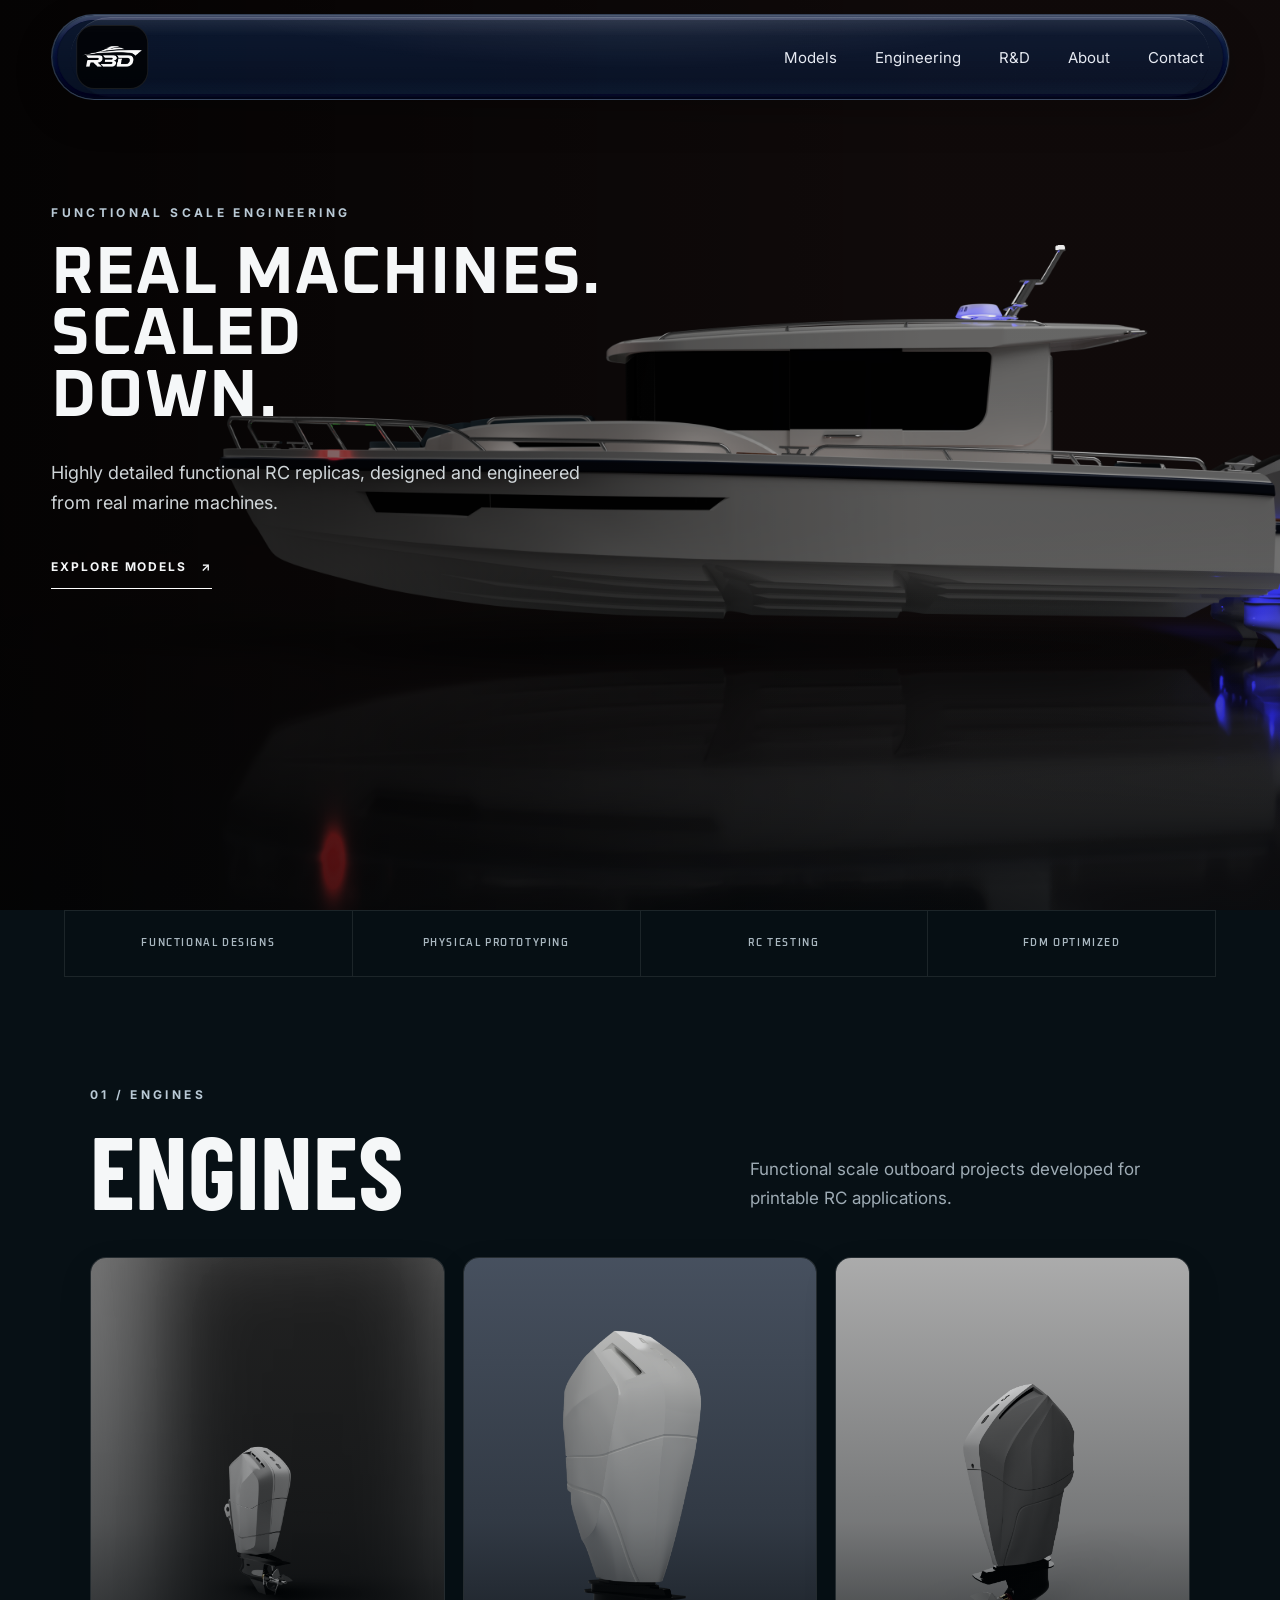
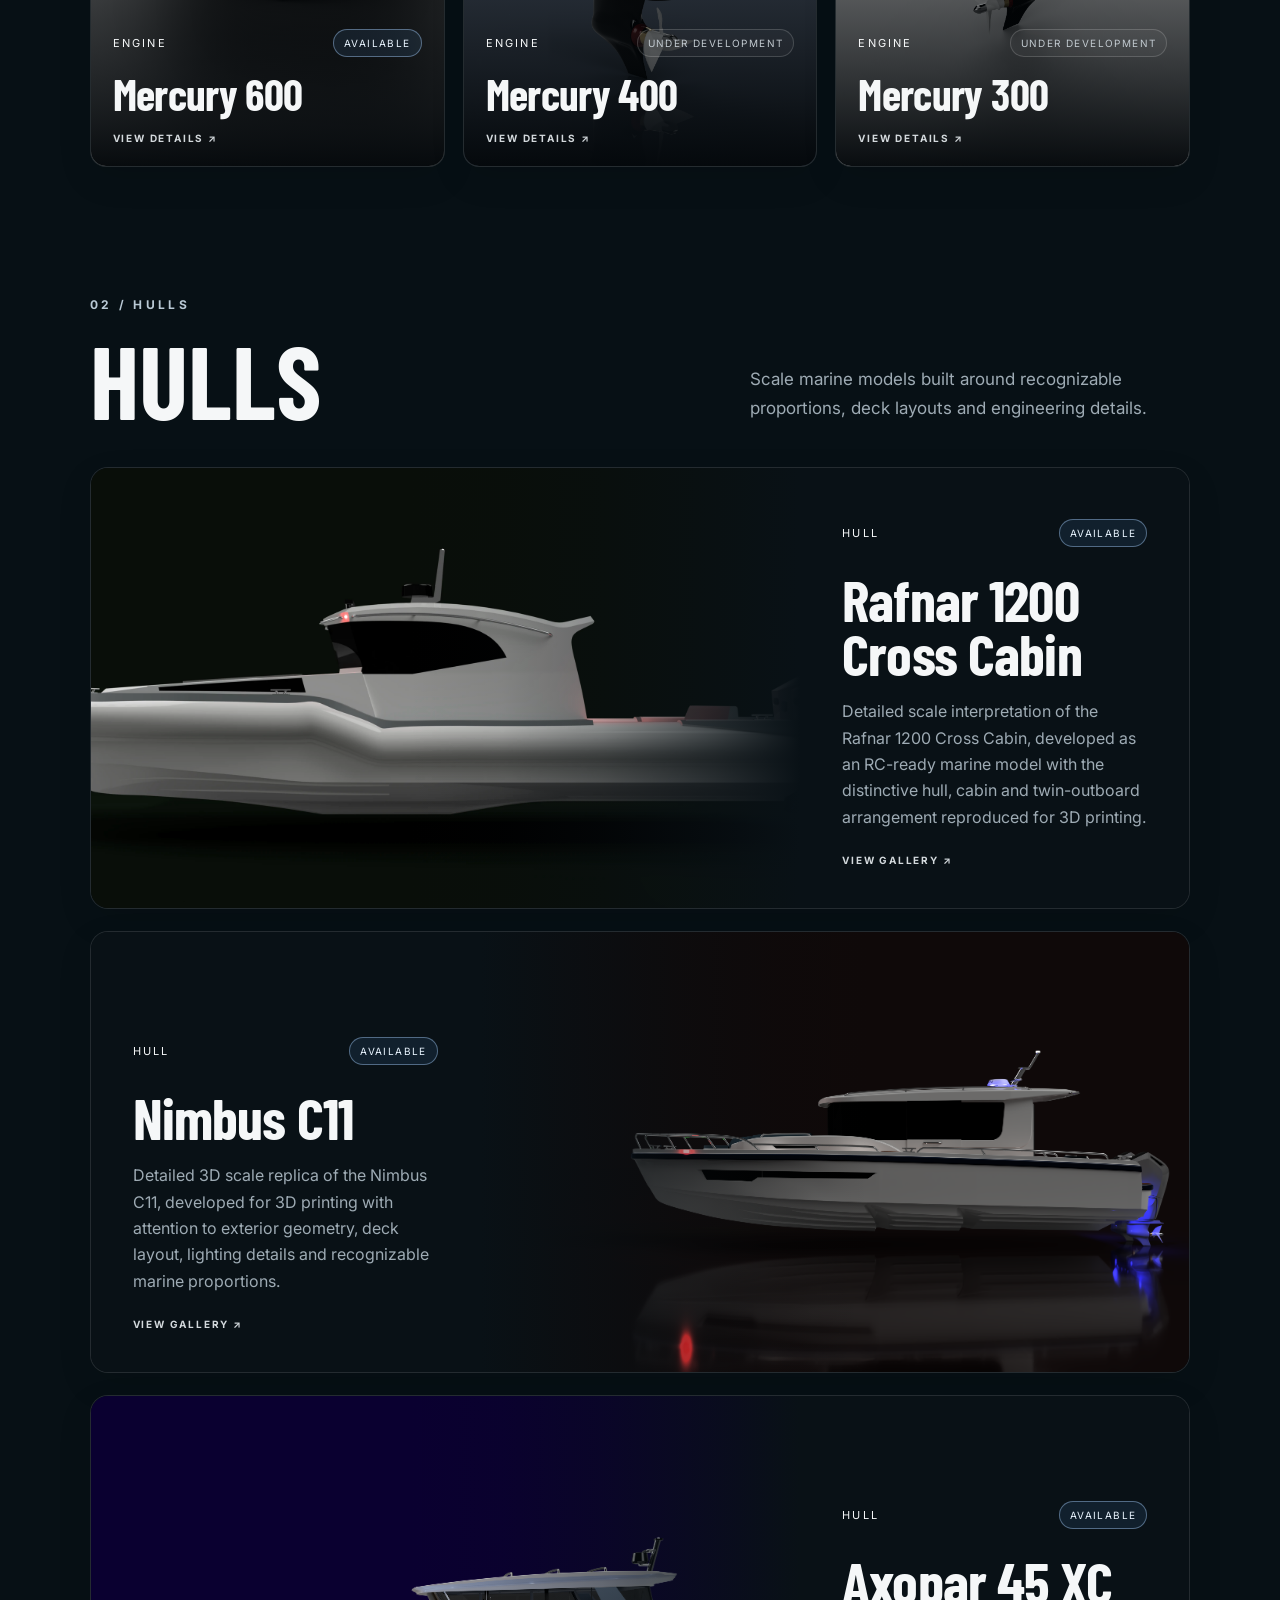
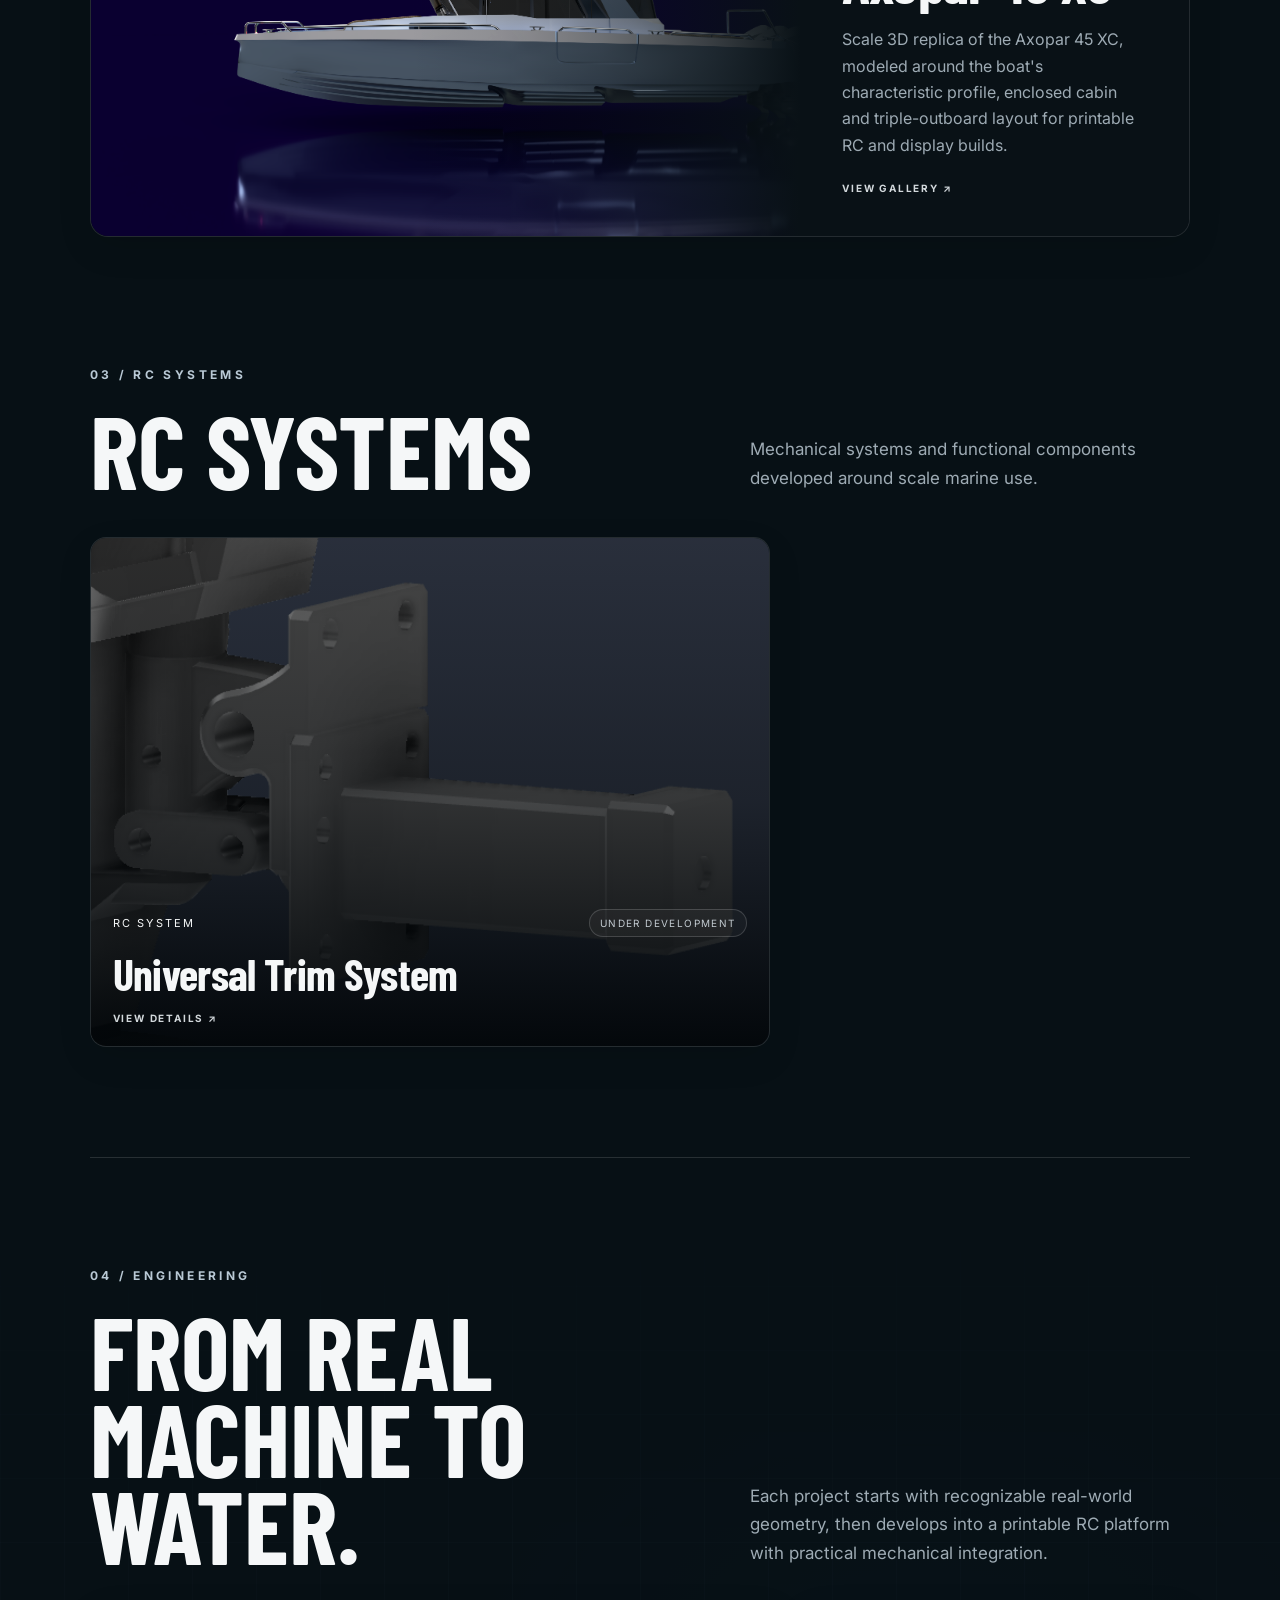
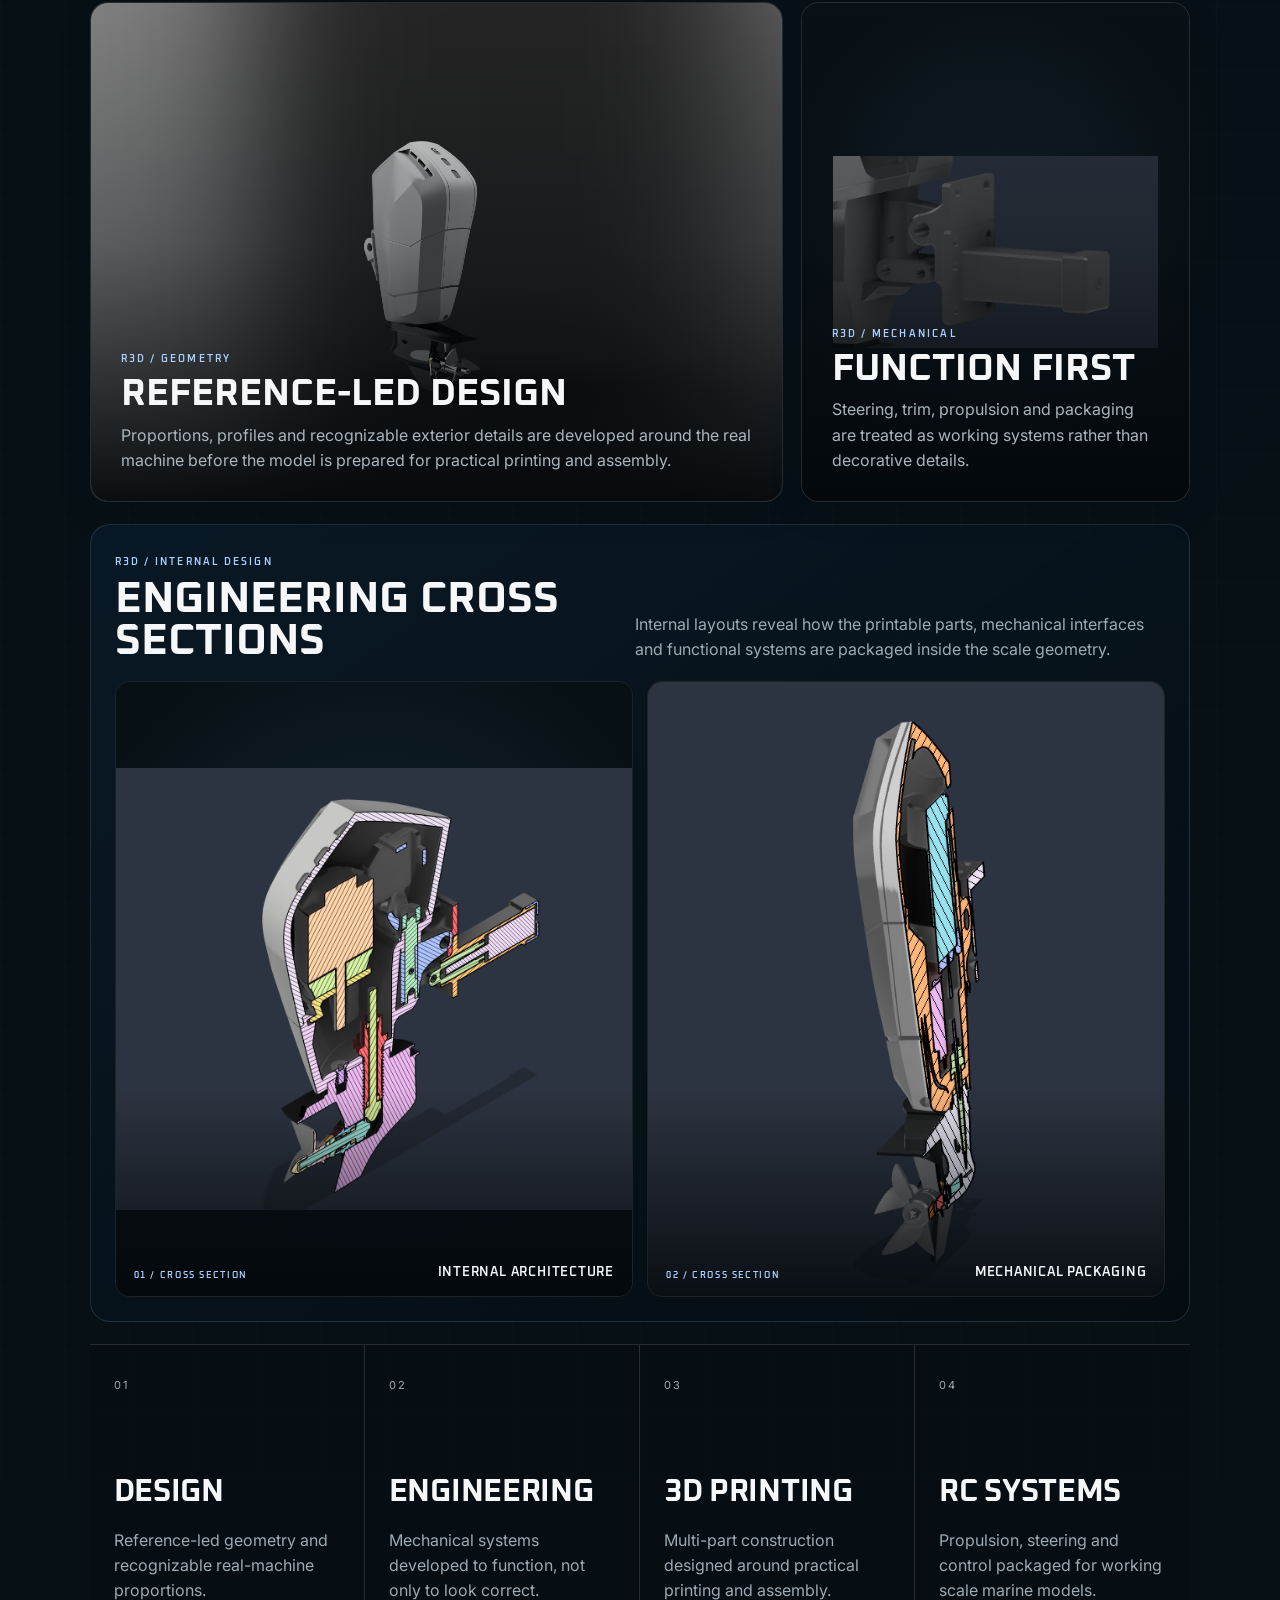
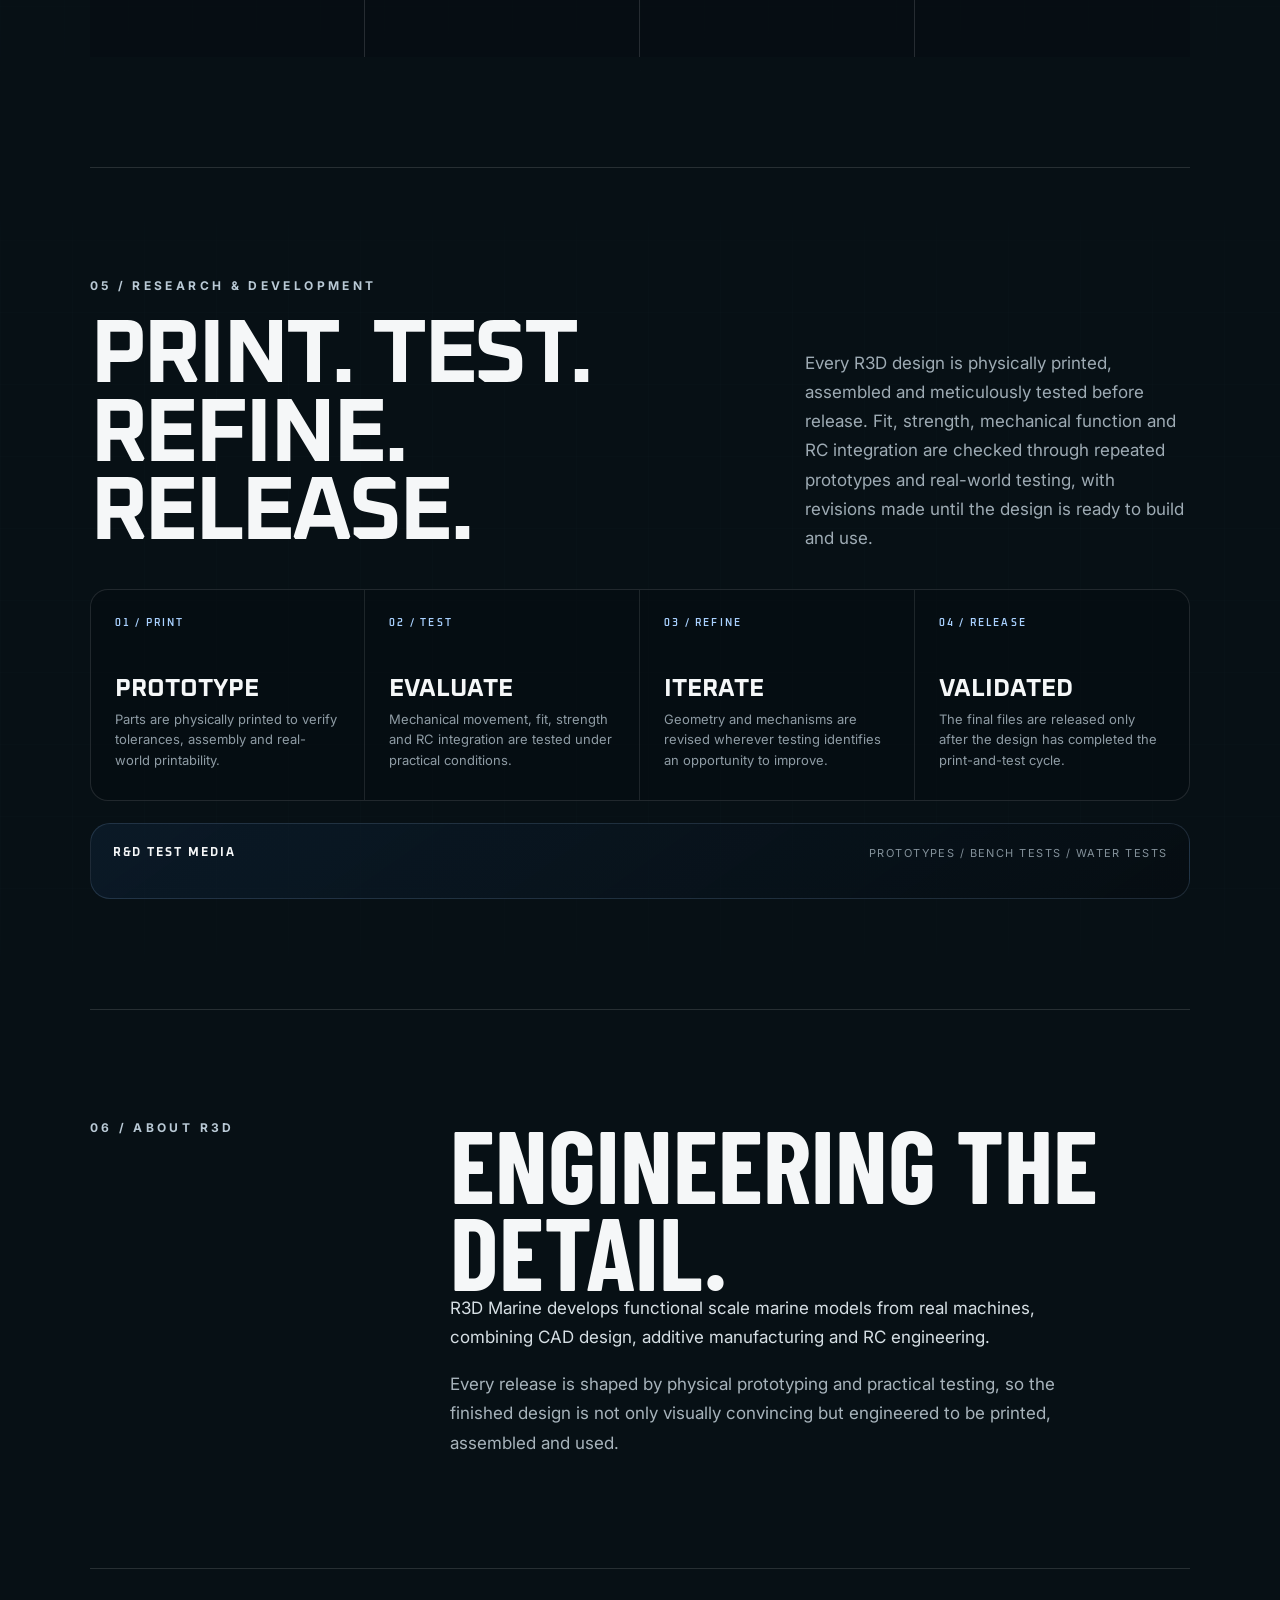
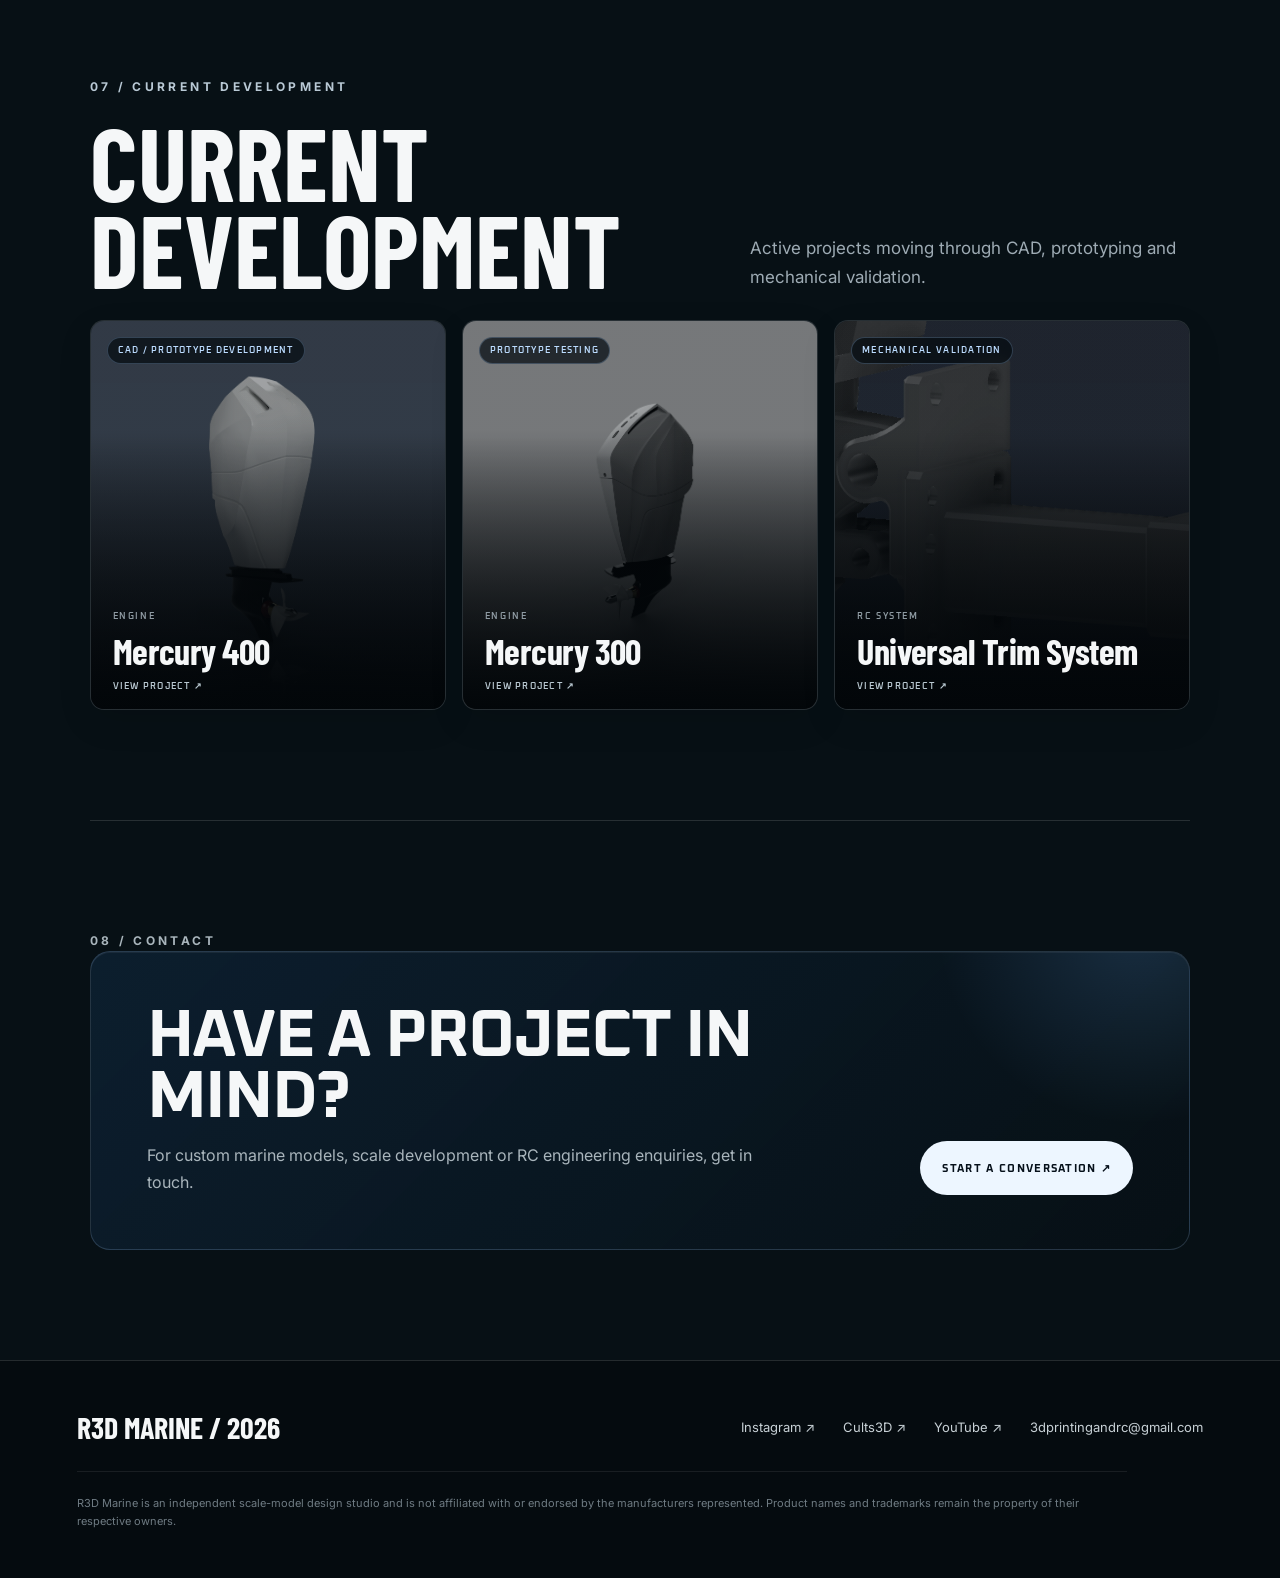
==== commit 43ce6445: "Add framed gallery description panel under the image" ====
--- a/index.html
+++ b/index.html
@@ -30,6 +30,7 @@
   <link rel="stylesheet" href="rd.css">
   <link rel="stylesheet" href="site-v2.css">
   <link rel="stylesheet" href="mobile-polish.css">
+  <link rel="stylesheet" href="gallery-notes.css">
 </head>
 <body>
   <header class="site-header">
@@ -207,11 +208,18 @@
   <div id="model-modal" class="model-modal" aria-hidden="true" role="dialog" aria-modal="true" aria-labelledby="modal-title">
     <button class="modal-close" id="modal-close" aria-label="Close">×</button>
     <div class="modal-layout">
-      <div class="modal-media">
-        <button id="prev-image" class="gallery-arrow gallery-prev" aria-label="Previous image">‹</button>
-        <img id="modal-main-image" src="" alt="" decoding="async">
-        <button id="next-image" class="gallery-arrow gallery-next" aria-label="Next image">›</button>
-        <div id="modal-counter" class="modal-counter" aria-live="polite"></div>
+      <div class="modal-gallery-column">
+        <div class="modal-media">
+          <button id="prev-image" class="gallery-arrow gallery-prev" aria-label="Previous image">‹</button>
+          <img id="modal-main-image" src="" alt="" decoding="async">
+          <button id="next-image" class="gallery-arrow gallery-next" aria-label="Next image">›</button>
+          <div id="modal-counter" class="modal-counter" aria-live="polite"></div>
+        </div>
+        <section id="modal-project-story" class="modal-project-story" aria-label="Engineering design notes" hidden>
+          <span class="modal-project-story-label">R3D / DESIGN NOTES</span>
+          <h3>THE ENGINEERING</h3>
+          <p id="modal-project-story-text"></p>
+        </section>
       </div>
       <div class="modal-copy">
         <p id="modal-kicker" class="section-index"></p>
--- a/mobile-polish.css
+++ b/mobile-polish.css
@@ -11,6 +11,7 @@
     width: calc(100% - 20px);
     height: 66px;
     padding: 7px 12px;
+    overflow: visible;
   }
   .brand-mark,
   .site-header.is-scrolled .brand-mark { width: 54px; height: 48px; border-radius: 14px; }
@@ -18,6 +19,8 @@
   .site-header.is-scrolled .brand-mark img { width: 46px; }
   .menu-toggle {
     display: block;
+    position: relative;
+    z-index: 4;
     width: 44px;
     height: 44px;
     padding: 0;
@@ -25,13 +28,20 @@
     cursor: pointer;
     touch-action: manipulation;
   }
-  .menu-toggle span { width: 22px; margin: 6px auto; }
+  .menu-toggle span {
+    width: 22px;
+    margin: 6px auto;
+    transition: transform .2s ease, opacity .2s ease;
+  }
+  .menu-toggle[aria-expanded="true"] span:first-child { transform: translateY(3.5px) rotate(45deg); }
+  .menu-toggle[aria-expanded="true"] span:last-child { transform: translateY(-3.5px) rotate(-45deg); }
   .nav-links {
     display: none;
     position: absolute;
+    z-index: 80;
     top: calc(100% + 8px);
     left: 0;
-    right: auto;
+    right: 0;
     width: 100%;
     gap: 0;
     padding: 8px;
@@ -106,6 +116,19 @@
   .hull-copy { padding: 28px 24px 30px; }
   .hull-copy h3 { font-size: clamp(42px, 9vw, 58px); margin: 8px 0 14px; }
   .hull-copy p { margin-bottom: 20px; font-size: 14px; line-height: 1.58; }
+
+  /* Rafnar source is framed more tightly than the other hull renders. */
+  .hull-row[data-model="rafnar-1200"] .hull-media {
+    display: grid;
+    place-items: center;
+    background: #091116;
+  }
+  .hull-row[data-model="rafnar-1200"] .hull-media img {
+    width: 88%;
+    height: 88%;
+    object-fit: contain;
+    object-position: center;
+  }
 
   /* Engineering stays visual while avoiding oversized blocks. */
   .engineering-showcase { gap: 14px; }
@@ -195,6 +218,7 @@
   .hull-media { height: 235px; }
   .hull-copy { padding: 23px 20px 25px; }
   .hull-copy h3 { font-size: 43px; }
+  .hull-row[data-model="rafnar-1200"] .hull-media img { width: 84%; height: 84%; }
 
   .engineering-feature { min-height: 340px; }
   .engineering-feature-small { min-height: 300px; }
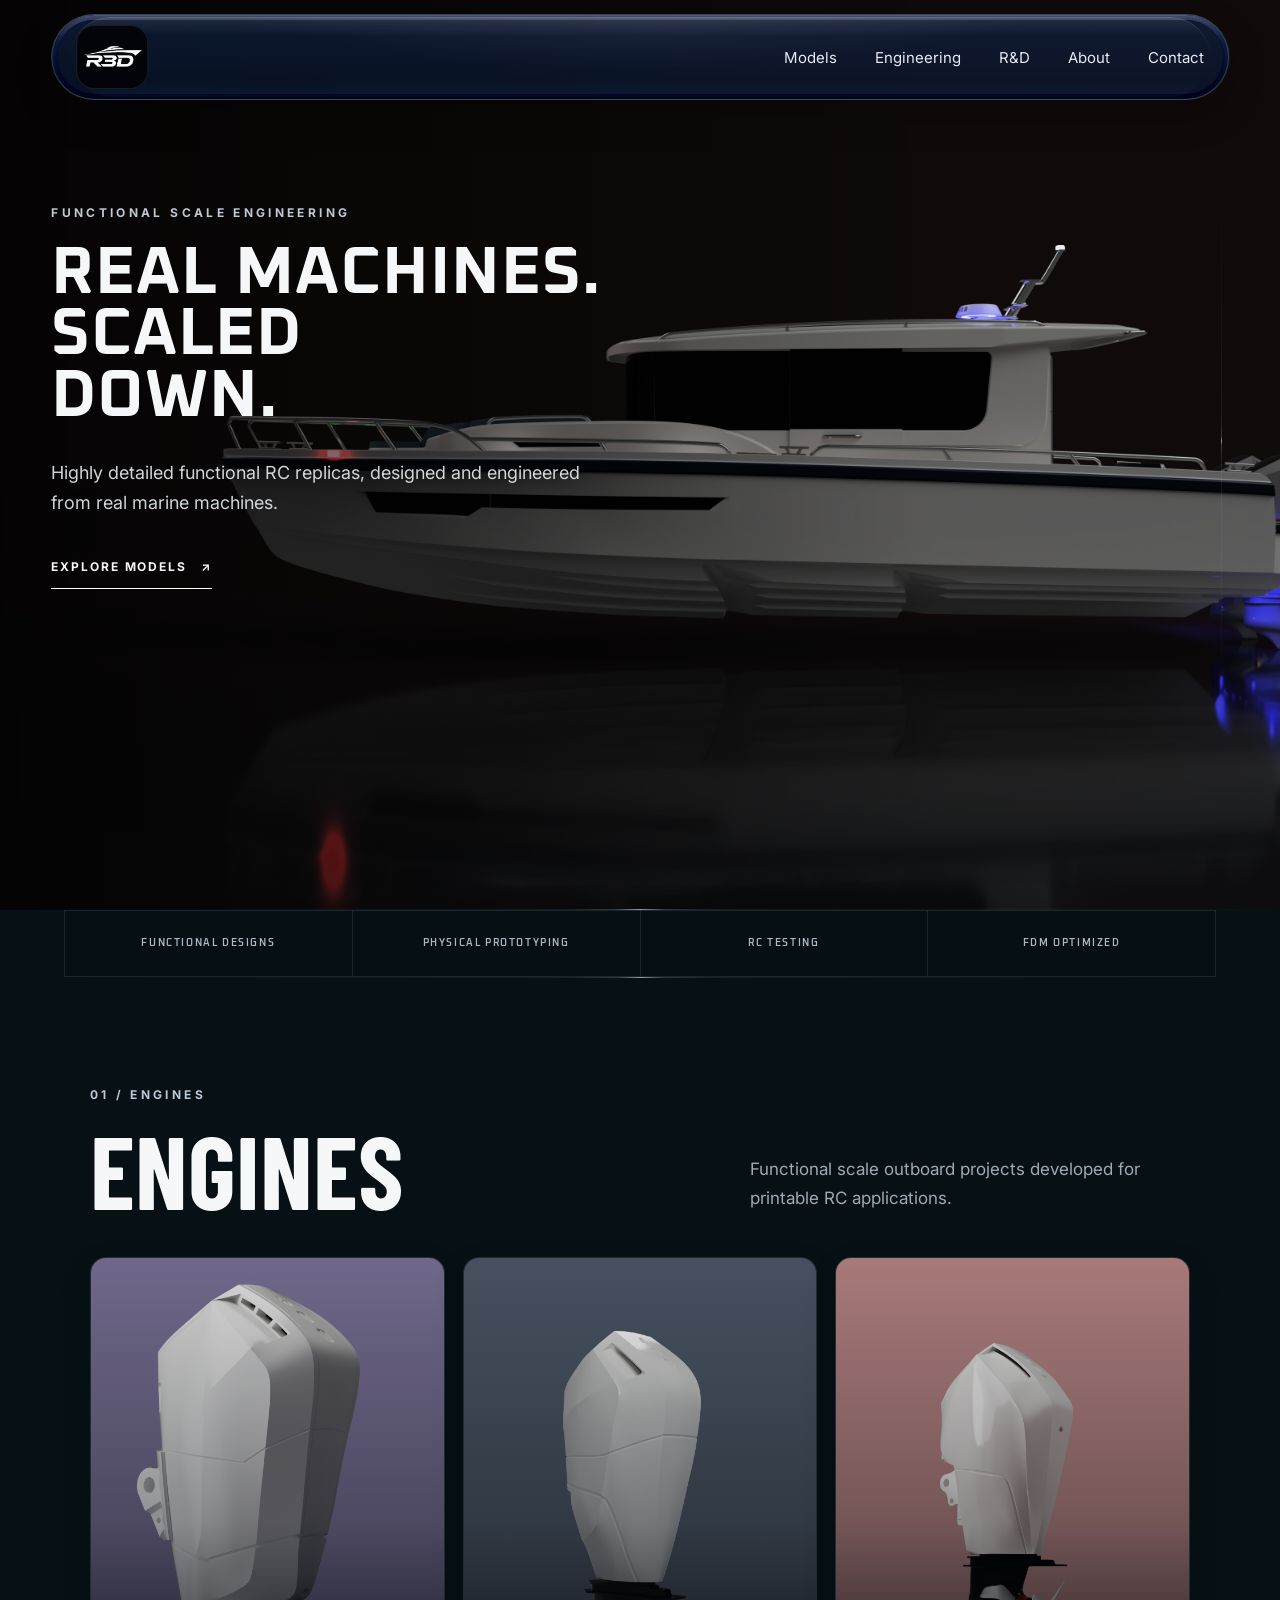
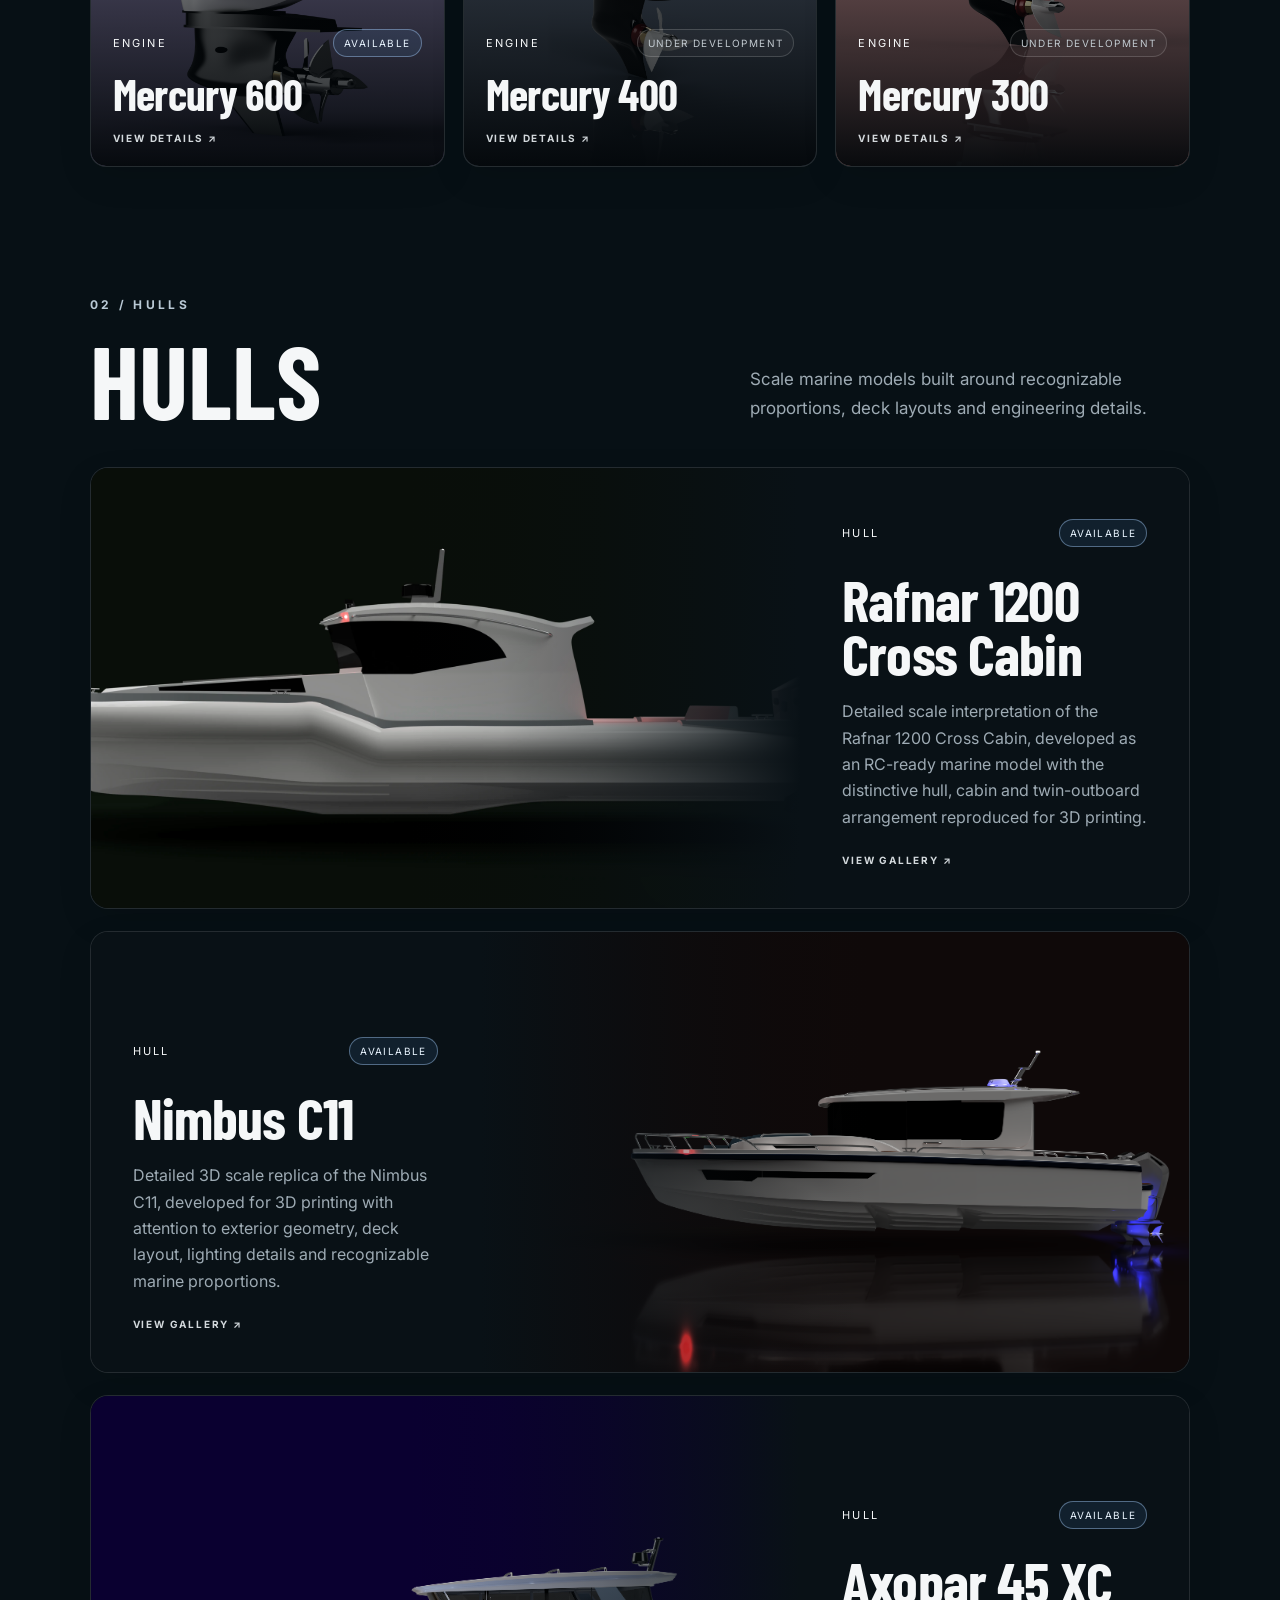
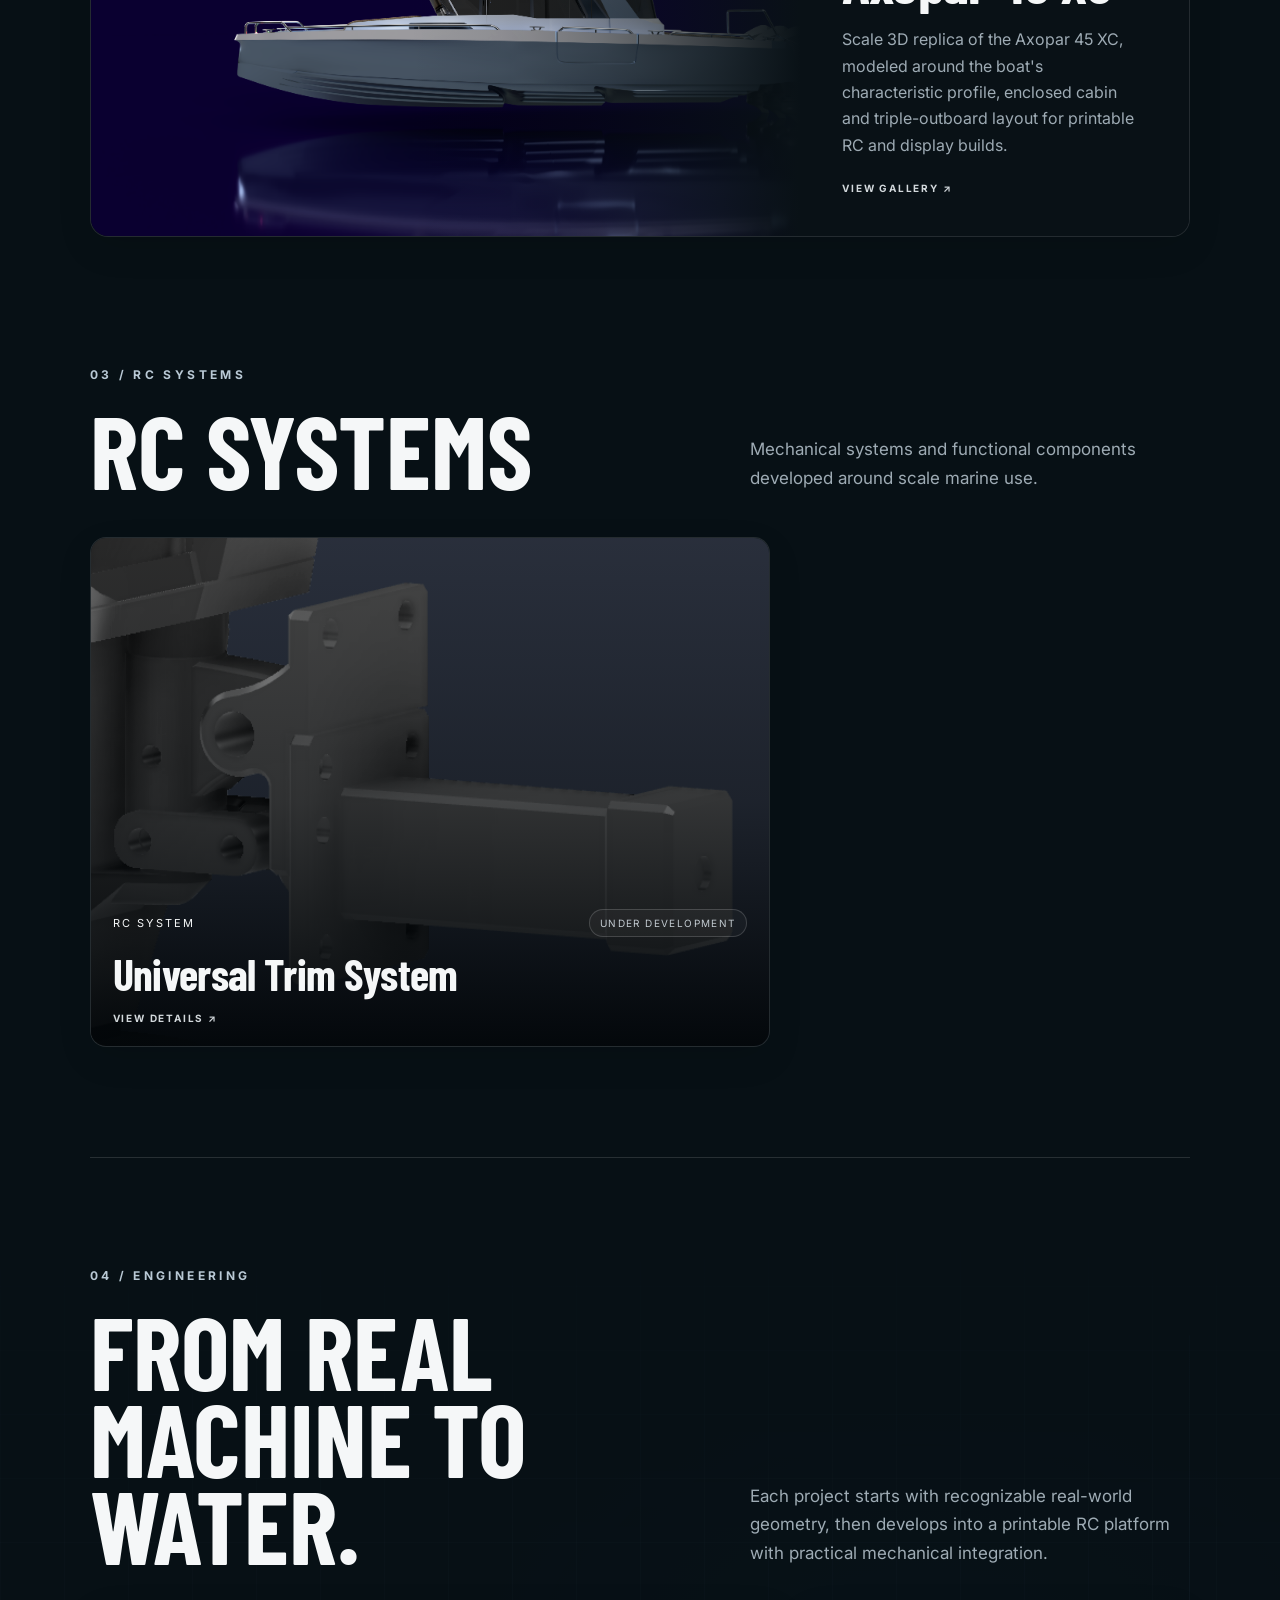
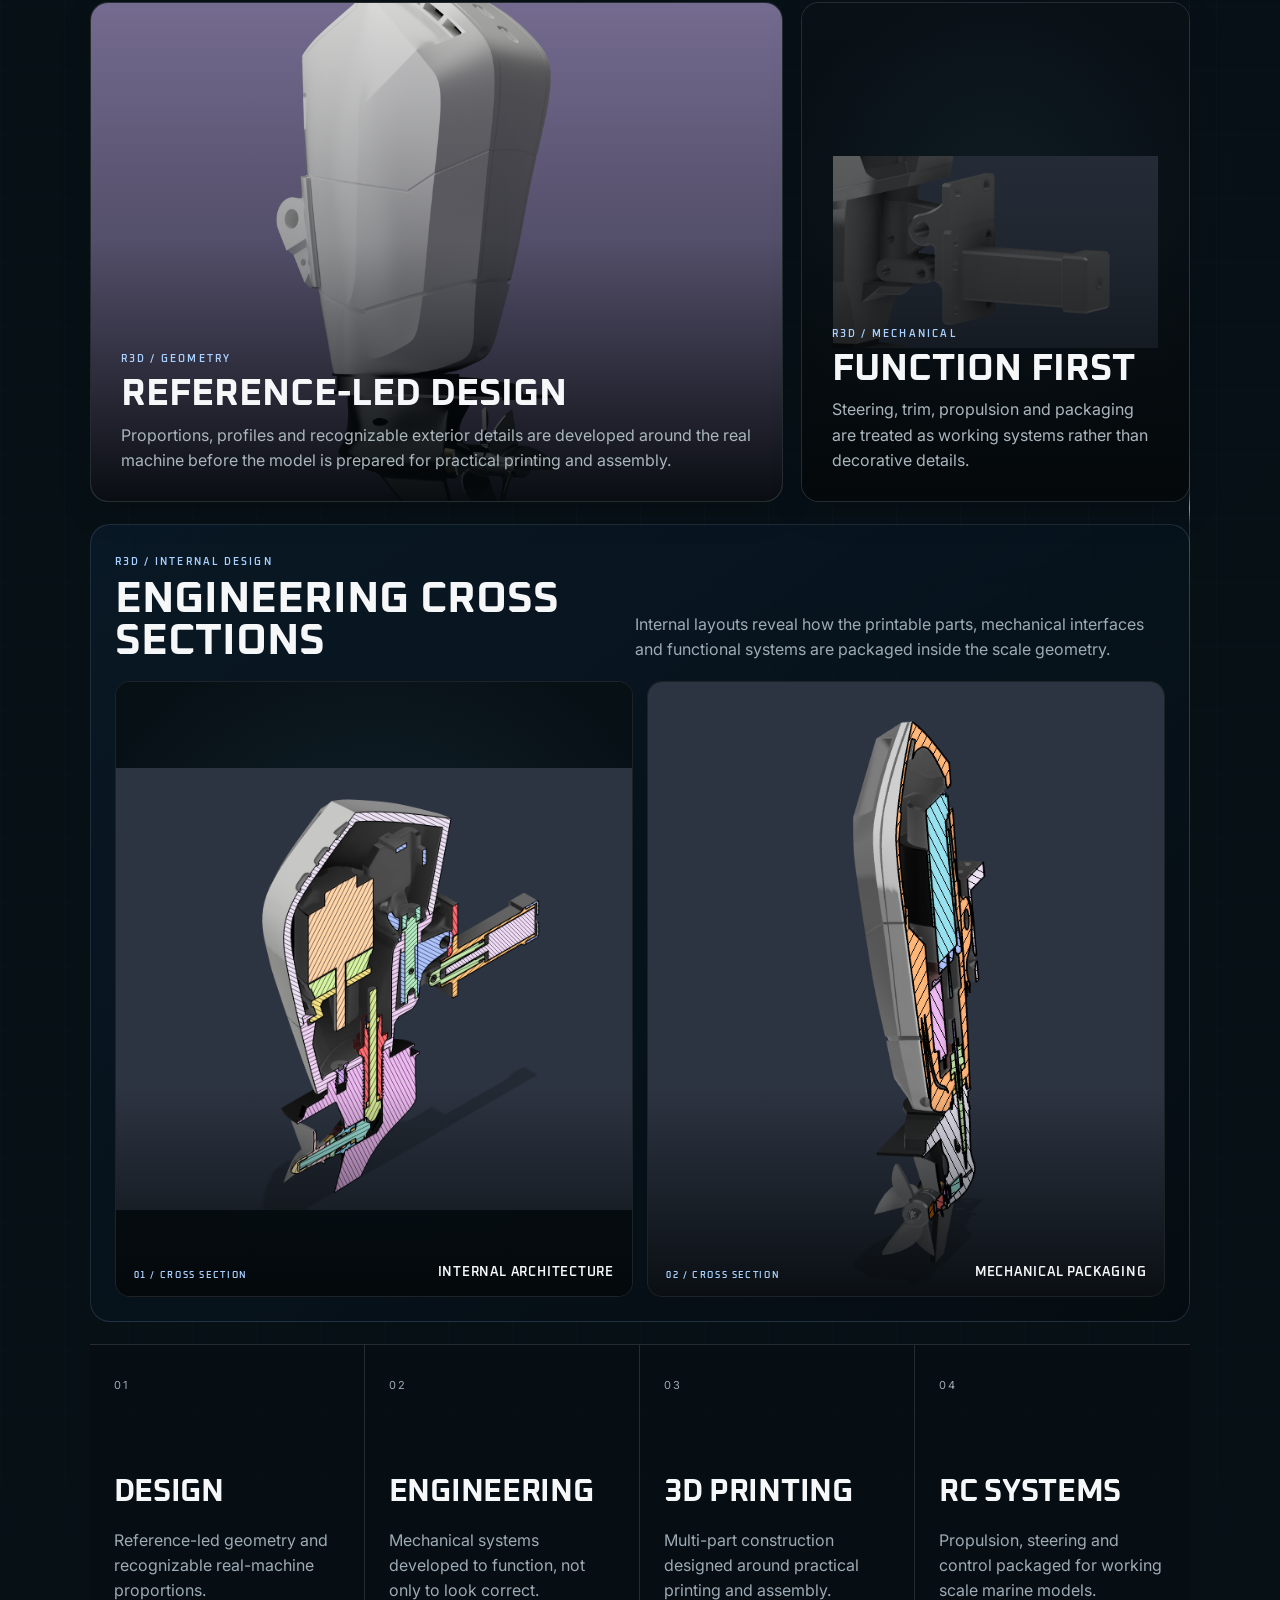
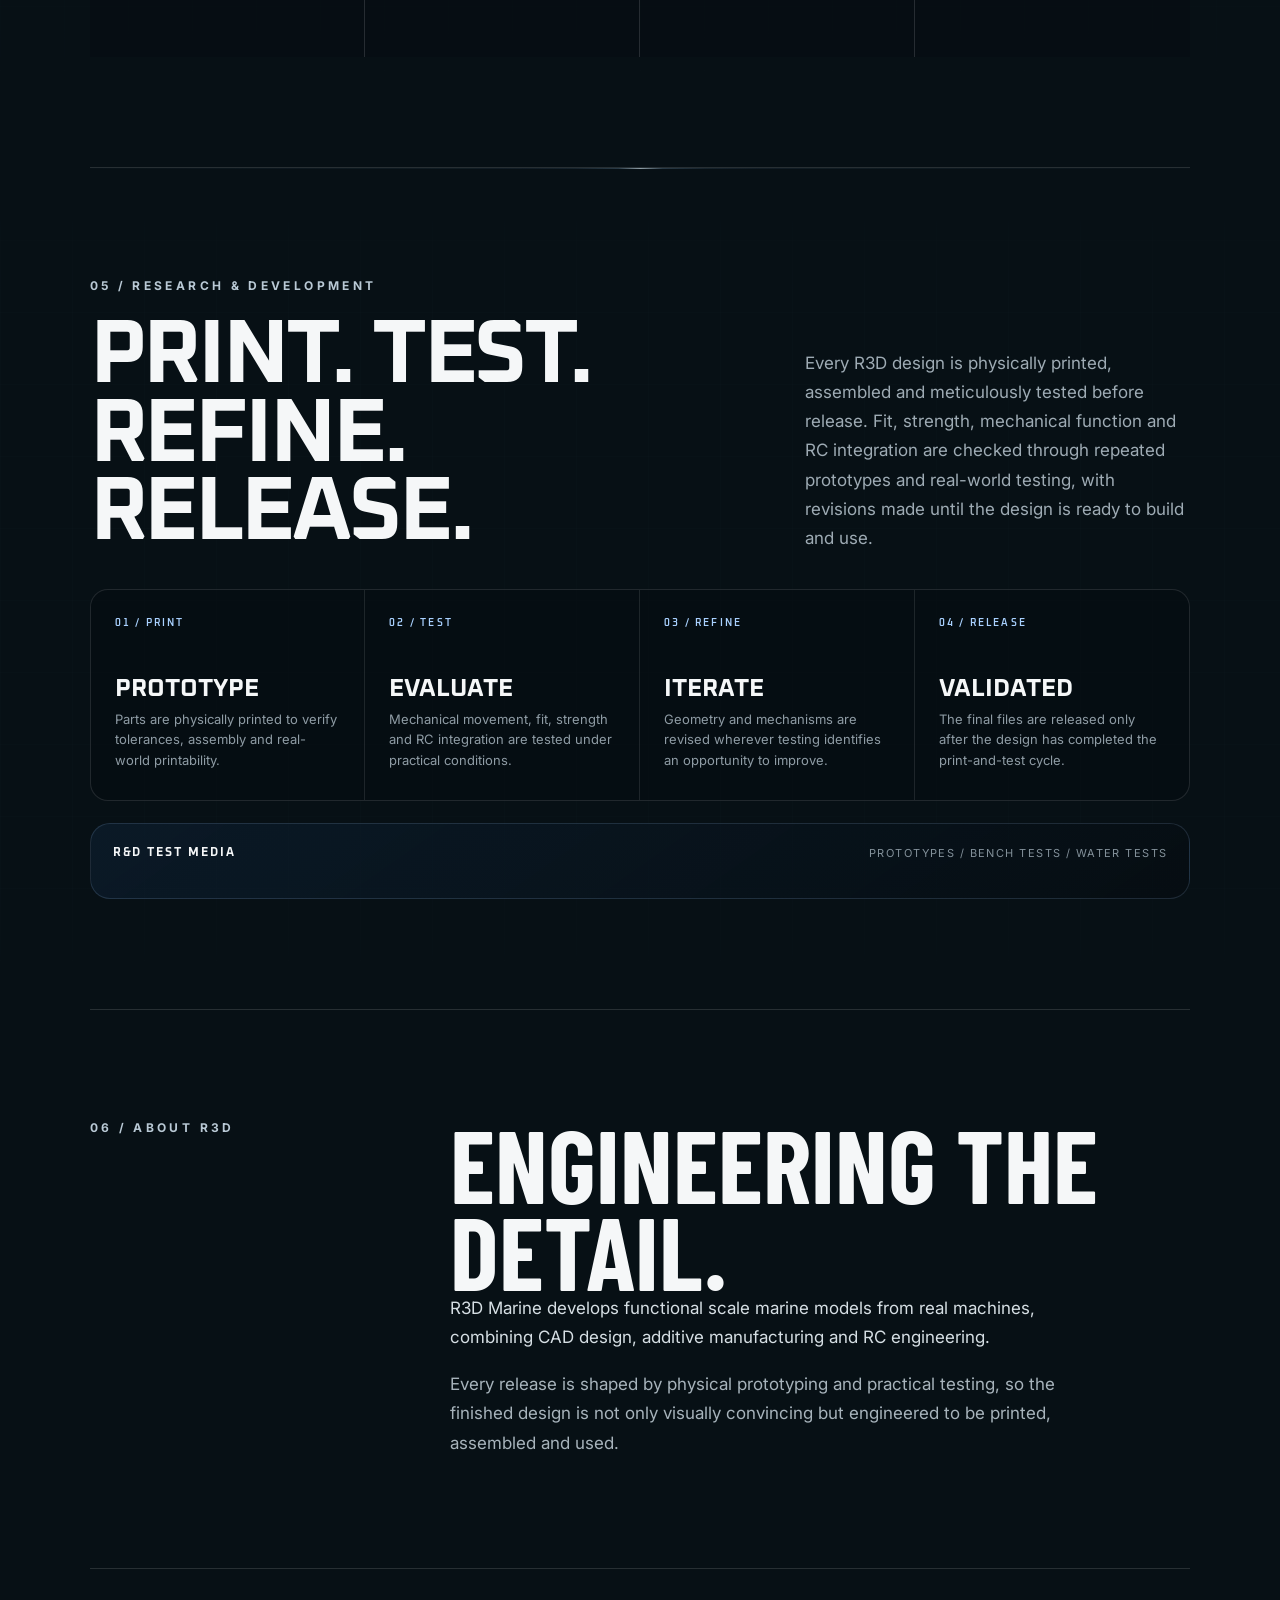
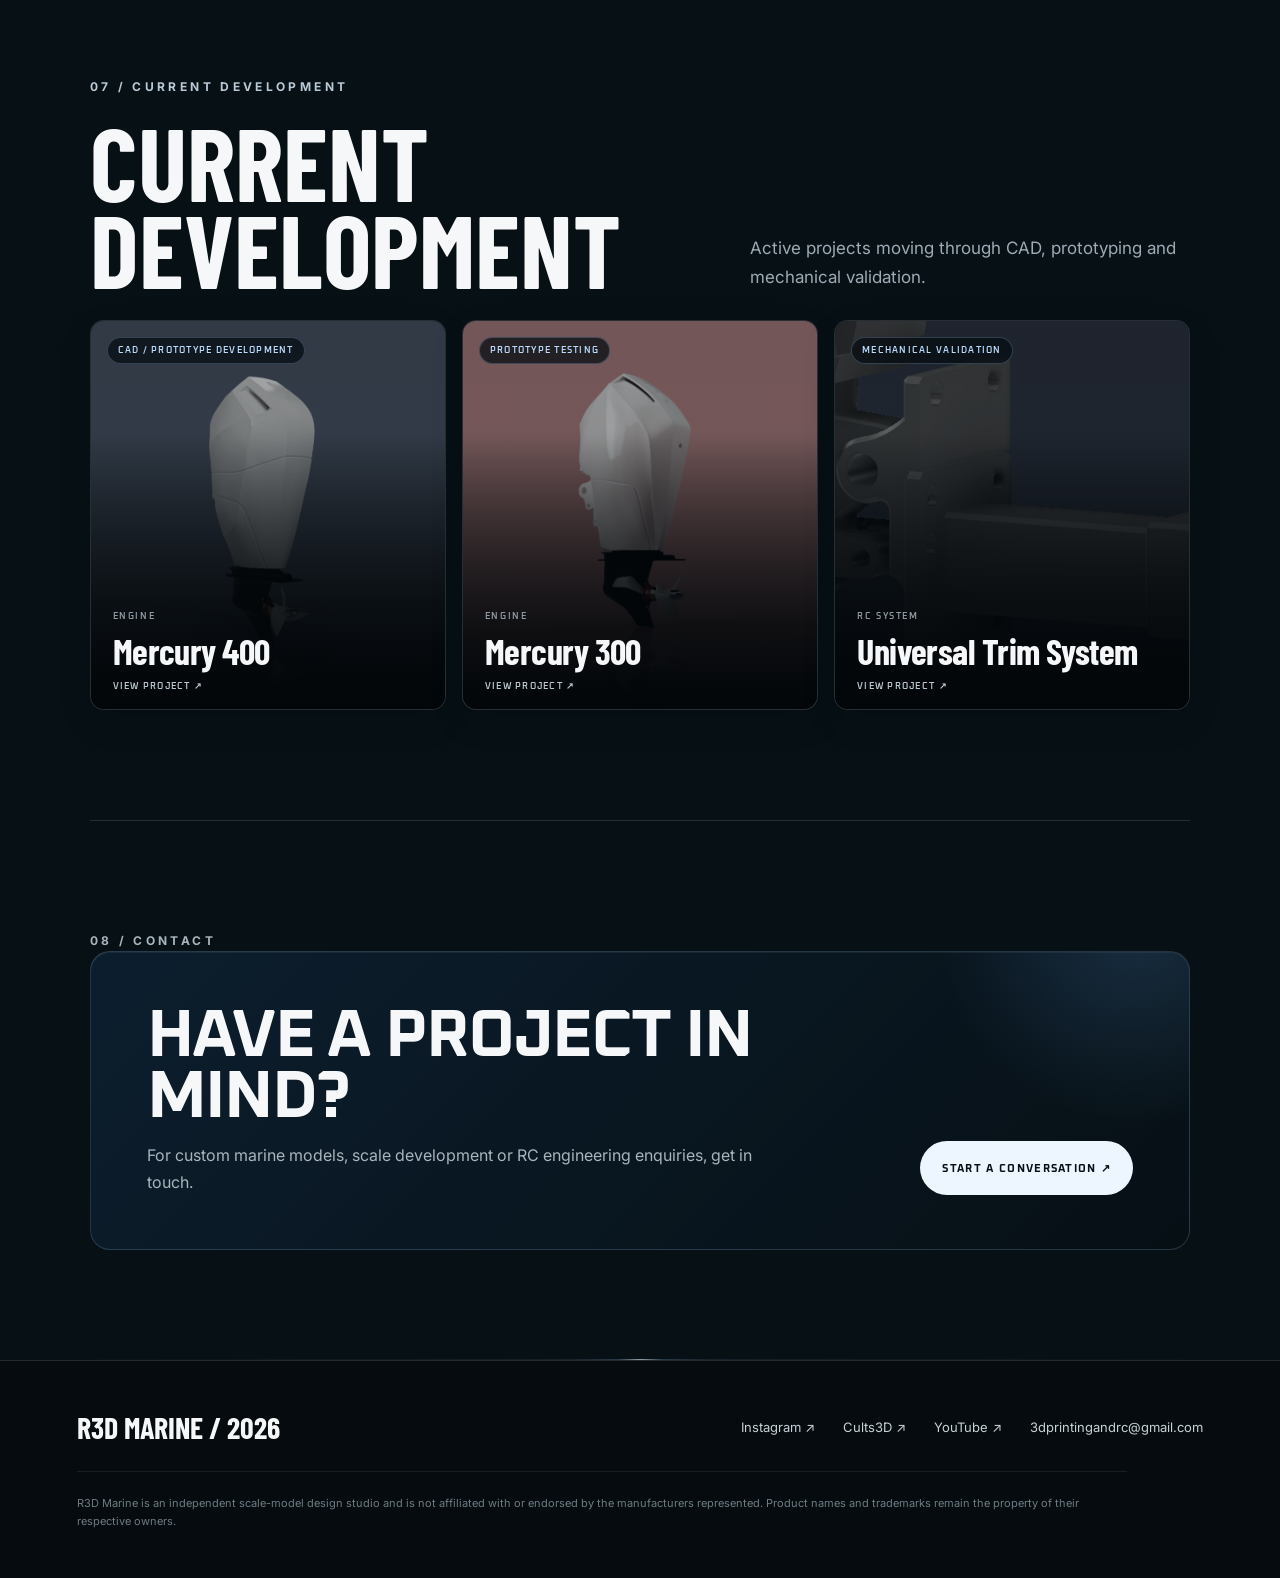
==== commit e2b4b4c5: "Install decorative light traces in key site sections" ====
--- a/index.html
+++ b/index.html
@@ -2,7 +2,7 @@
 <html lang="en">
 <head>
   <meta charset="utf-8">
-  <meta name="viewport" content="width=device-width, initial-scale=1">
+  <meta name="viewport" content="width=device-width, initial-scale=1, viewport-fit=cover">
   <meta name="theme-color" content="#071018">
   <meta name="color-scheme" content="dark">
   <meta name="description" content="R3D Marine — functional scale marine engineering, RC boats and printable outboards.">
@@ -22,23 +22,26 @@
   <link rel="icon" type="image/png" href="assets/brand/r3d-logo.png">
   <link rel="apple-touch-icon" href="assets/brand/r3d-logo.png">
   <link rel="manifest" href="site.webmanifest">
+  <link rel="preload" as="image" href="assets/models/nimbus-c11/01.png" fetchpriority="high">
   <link rel="preconnect" href="https://fonts.googleapis.com">
   <link rel="preconnect" href="https://fonts.gstatic.com" crossorigin>
-  <link href="https://fonts.googleapis.com/css2?family=Barlow+Condensed:wght@500;600;700&family=Inter:wght@400;500;600&family=Michroma&family=Oxanium:wght@500;600;700;800&display=swap" rel="stylesheet">
+  <link href="https://fonts.googleapis.com/css2?family=Barlow+Condensed:wght@500;600;700&family=Inter:wght@400;500;600&family=Oxanium:wght@500;600;700;800&display=swap" rel="stylesheet">
   <link rel="stylesheet" href="styles.css">
   <link rel="stylesheet" href="theme-overrides.css">
   <link rel="stylesheet" href="rd.css">
   <link rel="stylesheet" href="site-v2.css">
   <link rel="stylesheet" href="mobile-polish.css">
   <link rel="stylesheet" href="gallery-notes.css">
+  <link rel="stylesheet" href="experience-polish.css">
+  <link rel="stylesheet" href="light-traces.css">
 </head>
 <body>
   <header class="site-header">
     <a class="brand" href="#top" aria-label="R3D Marine home">
       <span class="brand-mark"><img id="header-logo" alt="R3D"></span>
     </a>
-    <button class="menu-toggle" aria-label="Toggle menu" aria-expanded="false"><span></span><span></span></button>
-    <nav class="nav-links" aria-label="Main navigation">
+    <button class="menu-toggle" type="button" aria-label="Open menu" aria-controls="primary-navigation" aria-expanded="false"><span></span><span></span></button>
+    <nav id="primary-navigation" class="nav-links" aria-label="Main navigation">
       <a href="#models">Models</a>
       <a href="#engineering">Engineering</a>
       <a href="#rd">R&amp;D</a>
@@ -51,6 +54,8 @@
     <section class="hero">
       <img id="hero-image" class="hero-image" alt="Nimbus C11 scale model render" fetchpriority="high" decoding="async">
       <div class="hero-shade"></div>
+      <span class="r3d-trace r3d-trace--hero-horizontal" aria-hidden="true"></span>
+      <span class="r3d-trace r3d-trace--hero-vertical" aria-hidden="true"></span>
       <div class="hero-copy">
         <p class="eyebrow">FUNCTIONAL SCALE ENGINEERING</p>
         <h1>REAL MACHINES.<br>SCALED<br>DOWN.</h1>
@@ -67,6 +72,7 @@
     </section>
 
     <section id="models" class="catalog section-shell">
+      <span class="r3d-trace r3d-trace--catalog-horizontal" aria-hidden="true"></span>
       <div class="section-head">
         <div><p class="section-index">01 / ENGINES</p><h2>ENGINES</h2></div>
         <p>Functional scale outboard projects developed for printable RC applications.</p>
@@ -87,6 +93,7 @@
     </section>
 
     <section id="engineering" class="engineering section-shell">
+      <span class="r3d-trace r3d-trace--engineering-vertical" aria-hidden="true"></span>
       <div class="section-head engineering-head">
         <div><p class="section-index">04 / ENGINEERING</p><h2>FROM REAL MACHINE TO WATER.</h2></div>
         <p>Each project starts with recognizable real-world geometry, then develops into a printable RC platform with practical mechanical integration.</p>
@@ -137,6 +144,7 @@
     </section>
 
     <section id="rd" class="rd-section section-shell" aria-labelledby="rd-heading">
+      <span class="r3d-trace r3d-trace--rd-horizontal" aria-hidden="true"></span>
       <div class="rd-head">
         <div>
           <p class="section-index">05 / RESEARCH &amp; DEVELOPMENT</p>
@@ -183,6 +191,7 @@
     </section>
 
     <section id="contact" class="contact-cta section-shell" aria-labelledby="contact-heading">
+      <span class="r3d-trace r3d-trace--contact-horizontal" aria-hidden="true"></span>
       <p class="section-index">08 / CONTACT</p>
       <div class="contact-cta-inner">
         <div>
@@ -215,11 +224,6 @@
           <button id="next-image" class="gallery-arrow gallery-next" aria-label="Next image">›</button>
           <div id="modal-counter" class="modal-counter" aria-live="polite"></div>
         </div>
-        <section id="modal-project-story" class="modal-project-story" aria-label="Engineering design notes" hidden>
-          <span class="modal-project-story-label">R3D / DESIGN NOTES</span>
-          <h3>THE ENGINEERING</h3>
-          <p id="modal-project-story-text"></p>
-        </section>
       </div>
       <div class="modal-copy">
         <p id="modal-kicker" class="section-index"></p>
@@ -231,6 +235,11 @@
         <div id="modal-thumbs" class="modal-thumbs"></div>
         <div id="modal-action"></div>
       </div>
+      <section id="modal-project-story" class="modal-project-story" aria-label="Engineering design notes" hidden>
+        <span class="modal-project-story-label">R3D / DESIGN NOTES</span>
+        <h3>THE ENGINEERING</h3>
+        <p id="modal-project-story-text"></p>
+      </section>
     </div>
   </div>
 
--- a/gallery-notes.css
+++ b/gallery-notes.css
@@ -0,0 +1,142 @@
+/* Framed engineering notes below the complete project gallery and details. */
+/* The overlay, not the page behind it, owns vertical scrolling. */
+.model-modal {
+  height: 100dvh;
+  overflow: hidden;
+}
+.model-modal .modal-layout {
+  display: grid;
+  grid-template-columns: minmax(0, 1.8fr) minmax(320px, .82fr);
+  grid-template-rows: auto auto;
+  align-content: start;
+  align-items: start;
+  column-gap: 34px;
+  row-gap: 24px;
+  width: 100%;
+  height: 100%;
+  min-height: 0;
+  padding: 94px 4.5vw 70px;
+  overflow-y: auto;
+  overflow-x: hidden;
+  overscroll-behavior: contain;
+  -webkit-overflow-scrolling: touch;
+}
+/* Dedicated scroll-end space: the last panel must never touch the viewport edge. */
+.model-modal .modal-layout::after {
+  content: "";
+  display: block;
+  grid-column: 1 / -1;
+  height: 20px;
+  pointer-events: none;
+}
+.modal-gallery-column {
+  display: block;
+  min-width: 0;
+  width: 100%;
+}
+.modal-gallery-column > .modal-media {
+  display: flex;
+  width: 100%;
+  height: min(70dvh, 740px);
+  min-height: 370px;
+  max-height: none;
+  margin: 0;
+}
+.modal-copy {
+  align-self: start;
+  min-width: 0;
+  padding: 0 0 12px;
+}
+.modal-project-story[hidden] { display: none !important; }
+.modal-project-story {
+  position: relative;
+  grid-column: 1 / -1;
+  min-width: 0;
+  width: 100%;
+  margin: 0;
+  overflow: hidden;
+  padding: 26px 32px 28px;
+  border: 1px solid rgba(169,209,255,.19);
+  border-radius: 16px;
+  background: linear-gradient(135deg, rgba(17,42,64,.65), rgba(6,15,23,.91));
+  box-shadow: inset 0 1px 0 rgba(255,255,255,.06), 0 12px 28px rgba(0,0,0,.12);
+}
+.modal-project-story::before {
+  content: "";
+  position: absolute;
+  top: 0;
+  left: 32px;
+  width: 68px;
+  height: 2px;
+  background: linear-gradient(90deg,#a9d1ff,transparent);
+}
+.modal-project-story-label {
+  display: block;
+  margin-bottom: 9px;
+  color: #a9d1ff;
+  font: 700 9px/1.2 'Oxanium',sans-serif;
+  letter-spacing: .2em;
+}
+.modal-project-story h3 {
+  margin: 0 0 12px;
+  color: #f0f6fa;
+  font: 700 20px/1.15 'Oxanium',sans-serif;
+  letter-spacing: .04em;
+}
+.modal-project-story p {
+  max-width: 104ch;
+  margin: 0;
+  color: #b2c2cc;
+  font-size: 14px;
+  line-height: 1.76;
+  text-wrap: pretty;
+}
+@media (max-width: 900px) {
+  .model-modal .modal-layout::after {
+    flex: 0 0 14px;
+    height: 14px;
+  }
+  .model-modal .modal-layout {
+    display: flex;
+    flex-direction: column;
+    align-items: stretch;
+    gap: 18px;
+    padding: calc(76px + env(safe-area-inset-top)) 18px calc(36px + env(safe-area-inset-bottom));
+    height: 100%;
+    overflow-y: auto;
+  }
+  .modal-gallery-column { width: 100%; }
+  .modal-gallery-column > .modal-media {
+    height: min(49svh, 500px);
+    min-height: 0;
+    max-height: none;
+    margin: 0;
+    padding: 10px;
+  }
+  .modal-copy { width: 100%; padding: 0; }
+  .modal-project-story { width: 100%; padding: 21px 22px 24px; }
+  .modal-project-story::before { left: 22px; }
+  .modal-project-story p { font-size: 14px; }
+}
+@media (max-width: 560px) {
+  .model-modal .modal-layout {
+    display: flex;
+    gap: 16px;
+    padding: calc(70px + env(safe-area-inset-top)) 12px calc(34px + env(safe-area-inset-bottom));
+  }
+  .modal-gallery-column > .modal-media {
+    height: 40svh;
+    min-height: 230px;
+    margin: 0;
+  }
+  .modal-project-story {
+    padding: 19px 18px 21px;
+    border-radius: 12px;
+  }
+  .modal-project-story::before { left: 18px; }
+  .modal-project-story h3 { font-size: 17px; }
+  .modal-project-story p { font-size: 13px; line-height: 1.7; }
+}
+@media (max-width: 900px) and (max-height: 520px) and (orientation: landscape) {
+  .modal-gallery-column > .modal-media { height: 62vh; min-height: 220px; }
+}
--- a/experience-polish.css
+++ b/experience-polish.css
@@ -0,0 +1,150 @@
+/* R3D Marine — restrained luminous model frames and mobile usability pass. */
+
+/* Desktop: illuminate the existing one-pixel edge, not a thick animated halo. */
+@media (hover: hover) and (pointer: fine) {
+  .model-card,
+  .hull-row,
+  .latest-card {
+    transition:
+      border-color .24s ease,
+      box-shadow .28s ease,
+      transform .3s ease;
+  }
+  .model-card:hover,
+  .hull-row:hover,
+  .latest-card:hover {
+    border-color: rgba(177, 219, 255, .82);
+    box-shadow:
+      0 0 0 1px rgba(169, 209, 255, .38),
+      0 0 20px rgba(84, 158, 238, .18),
+      0 18px 42px rgba(0, 0, 0, .28),
+      inset 0 0 0 1px rgba(197, 231, 255, .13);
+  }
+}
+.model-card:focus-visible,
+.hull-row:focus-visible,
+.latest-card:focus-visible {
+  border-color: #badfff;
+  outline: 2px solid rgba(169,209,255,.86);
+  outline-offset: 3px;
+  box-shadow: 0 0 18px rgba(101,177,255,.22);
+}
+
+/* Touch devices should not retain a phantom mouse hover after tapping. */
+@media (hover: none) {
+  .model-card:hover,
+  .hull-row:hover,
+  .latest-card:hover {
+    border-color: rgba(255,255,255,.11);
+    box-shadow: 0 12px 34px rgba(0,0,0,.10);
+  }
+}
+
+@media (max-width: 900px) {
+  /* Remove heavy compositing filters on low-powered mobile graphics. */
+  .site-header::before,
+  .site-header::after,
+  .model-modal {
+    -webkit-backdrop-filter: none;
+    backdrop-filter: none;
+  }
+  .nav-links {
+    max-height: calc(100dvh - 92px);
+    overflow-y: auto;
+    overscroll-behavior: contain;
+    -webkit-overflow-scrolling: touch;
+  }
+  .nav-links a { min-height: 48px; }
+  .menu-toggle { min-width: 44px; min-height: 44px; }
+  .menu-toggle:focus-visible { outline-offset: 3px; }
+
+  /* Mobile cards remain immediately legible; avoid unnecessary reveal GPU work. */
+  .reveal-section {
+    opacity: 1;
+    transform: none;
+    transition: none;
+  }
+  .hero-copy {
+    padding-bottom: calc(clamp(40px, 7svh, 68px) + env(safe-area-inset-bottom));
+  }
+  .section-head h2,
+  .engineering h2,
+  .about h2,
+  .rd-head h2,
+  .contact-cta h2 {
+    text-wrap: balance;
+  }
+  .model-card,
+  .hull-row,
+  .latest-card { -webkit-tap-highlight-color: rgba(169,209,255,.14); }
+  .model-card:active,
+  .hull-row:active,
+  .latest-card:active { border-color: rgba(169,209,255,.52); }
+
+  /* Keep gallery swipe horizontal and page scrolling vertical. */
+  .modal-gallery-column > .modal-media { touch-action: pan-y; }
+  .modal-copy,
+  .modal-project-story { overflow-wrap: break-word; }
+
+  /* Video sources are 16:9. Respect native framing and reduce scroll length. */
+  .rd-video-item { aspect-ratio: 16 / 9; }
+  .rd-video-item video { object-fit: contain; }
+}
+
+@media (max-width: 560px) {
+  .section-shell { padding-top: 58px; padding-bottom: 58px; }
+  .section-head { gap: 12px; }
+  .hull-head, .systems-head { margin-top: 58px; }
+
+  /* Scale cards with phone width instead of leaving tall empty panels. */
+  .model-card {
+    min-height: 0;
+    aspect-ratio: 1 / 1.08;
+  }
+  .card-copy h3 { font-size: clamp(31px, 10vw, 39px); }
+  .card-meta { gap: 9px; }
+  .status { letter-spacing: .08em; }
+  .hull-media { height: clamp(215px, 62vw, 280px); }
+  .hull-copy h3 { font-size: clamp(36px, 10vw, 43px); }
+
+  /* Compact screens need smaller headings, not horizontal scrolling. */
+  .rd-head h2 {
+    font-size: clamp(28px, 9vw, 43px);
+    line-height: 1.03;
+    letter-spacing: -.035em;
+  }
+  .development-section .section-head h2 {
+    font-size: clamp(32px, 9.5vw, 44px);
+  }
+  .contact-cta h2 { font-size: clamp(30px, 8.8vw, 36px); }
+  .modal-copy h2 { font-size: clamp(29px, 9vw, 43px); overflow-wrap: anywhere; }
+
+  .credibility-strip span {
+    font-size: 9px;
+    letter-spacing: .04em;
+    line-height: 1.35;
+  }
+
+  /* Reachable gallery controls and footer links. */
+  .gallery-arrow { width: 48px; height: 48px; }
+  .modal-close { width: 48px; height: 48px; }
+  .site-footer a { min-height: 44px; }
+  .modal-specs strong { overflow-wrap: anywhere; }
+  .rd-media-head span { font-size: 10px; }
+}
+
+@media (max-width: 360px) {
+  .section-head h2,
+  .engineering h2,
+  .about h2 { font-size: clamp(37px, 11.5vw, 46px); }
+  .credibility-strip { gap: 0; }
+  .credibility-strip span { font-size: 8.5px; }
+  .hull-copy { padding: 20px 18px 23px; }
+  .card-copy { left: 15px; right: 15px; }
+  .status { padding: 6px 7px; font-size: 8px; }
+}
+
+@media (max-width: 900px) and (max-height: 520px) and (orientation: landscape) {
+  .hero { min-height: max(510px, 100svh); }
+  .hero-copy { padding-bottom: 38px; }
+}
--- a/light-traces.css
+++ b/light-traces.css
@@ -0,0 +1,145 @@
+/* R3D Marine / ambient running-light traces
+   Minimal one-pixel design accents; no scripting, assets, or interaction layers. */
+
+.catalog,
+.contact-cta {
+  position: relative;
+}
+
+/* Faint static guide line, with a short highlight traveling along it. */
+.r3d-trace {
+  position: absolute;
+  display: block;
+  box-sizing: border-box;
+  overflow: hidden;
+  pointer-events: none;
+  user-select: none;
+  z-index: 1;
+  opacity: .74;
+  border-radius: 1px;
+}
+.r3d-trace::after {
+  position: absolute;
+  inset: 0;
+  content: "";
+  will-change: transform;
+}
+
+/* Horizontal traces sweep once approximately every 18-27 seconds. */
+.r3d-trace--hero-horizontal,
+.r3d-trace--catalog-horizontal,
+.r3d-trace--rd-horizontal,
+.r3d-trace--contact-horizontal {
+  height: 1px;
+  background: linear-gradient(90deg,
+    rgba(169, 209, 255, .025),
+    rgba(169, 209, 255, .12),
+    rgba(169, 209, 255, .025));
+}
+.r3d-trace--hero-horizontal::after,
+.r3d-trace--catalog-horizontal::after,
+.r3d-trace--rd-horizontal::after,
+.r3d-trace--contact-horizontal::after {
+  background: linear-gradient(90deg,
+    transparent 39%,
+    rgba(153, 204, 255, .035) 44%,
+    rgba(170, 219, 255, .20) 48%,
+    rgba(229, 246, 255, .82) 50%,
+    rgba(170, 219, 255, .20) 52%,
+    rgba(153, 204, 255, .035) 56%,
+    transparent 61%);
+  animation: r3d-trace-run-horizontal var(--r3d-run-duration, 22s) linear var(--r3d-run-delay, 0s) infinite;
+}
+
+/* Vertical traces make a separate, deliberately slower pass. */
+.r3d-trace--hero-vertical,
+.r3d-trace--engineering-vertical {
+  width: 1px;
+  background: linear-gradient(180deg,
+    rgba(169, 209, 255, .025),
+    rgba(169, 209, 255, .12),
+    rgba(169, 209, 255, .025));
+}
+.r3d-trace--hero-vertical::after,
+.r3d-trace--engineering-vertical::after {
+  background: linear-gradient(180deg,
+    transparent 40%,
+    rgba(153, 204, 255, .035) 45%,
+    rgba(170, 219, 255, .22) 49%,
+    rgba(229, 246, 255, .80) 50%,
+    rgba(170, 219, 255, .22) 51%,
+    rgba(153, 204, 255, .035) 55%,
+    transparent 60%);
+  animation: r3d-trace-run-vertical var(--r3d-run-duration, 25s) linear var(--r3d-run-delay, 0s) infinite;
+}
+
+@keyframes r3d-trace-run-horizontal {
+  from { transform: translate3d(-100%, 0, 0); }
+  to   { transform: translate3d(100%, 0, 0); }
+}
+@keyframes r3d-trace-run-vertical {
+  from { transform: translate3d(0, -100%, 0); }
+  to   { transform: translate3d(0, 100%, 0); }
+}
+
+/* Deliberately positioned near section edges, not on product images or copy. */
+.r3d-trace--hero-horizontal {
+  inset: auto 0 0 0;
+  --r3d-run-duration: 24s;
+  --r3d-run-delay: -4s;
+}
+.r3d-trace--hero-vertical {
+  top: 24%;
+  right: 4.5%;
+  height: 49%;
+  --r3d-run-duration: 28s;
+  --r3d-run-delay: -15s;
+}
+.r3d-trace--catalog-horizontal {
+  top: 0;
+  left: 0;
+  width: 100%;
+  --r3d-run-duration: 22s;
+  --r3d-run-delay: -12s;
+}
+.r3d-trace--engineering-vertical {
+  top: 8%;
+  right: 0;
+  height: 70%;
+  --r3d-run-duration: 31s;
+  --r3d-run-delay: -23s;
+}
+.r3d-trace--rd-horizontal {
+  top: 0;
+  left: 0;
+  width: 100%;
+  --r3d-run-duration: 25s;
+  --r3d-run-delay: -16s;
+}
+.r3d-trace--contact-horizontal {
+  bottom: 0;
+  left: 0;
+  width: 100%;
+  --r3d-run-duration: 27s;
+  --r3d-run-delay: -9s;
+}
+
+/* Lower visual activity on phones; keep the page responsive and legible. */
+@media (max-width: 900px) {
+  .r3d-trace { opacity: .48; }
+  .r3d-trace::after { will-change: auto; }
+  .r3d-trace--hero-vertical { right: 10px; }
+}
+@media (max-width: 560px) {
+  .r3d-trace--hero-vertical,
+  .r3d-trace--engineering-vertical,
+  .r3d-trace--catalog-horizontal,
+  .r3d-trace--contact-horizontal { display: none; }
+  .r3d-trace--hero-horizontal,
+  .r3d-trace--rd-horizontal { opacity: .42; }
+}
+
+/* Motion-accessibility: the guide line stays, the moving highlight stops. */
+@media (prefers-reduced-motion: reduce) {
+  .r3d-trace::after { animation: none !important; opacity: 0; }
+}
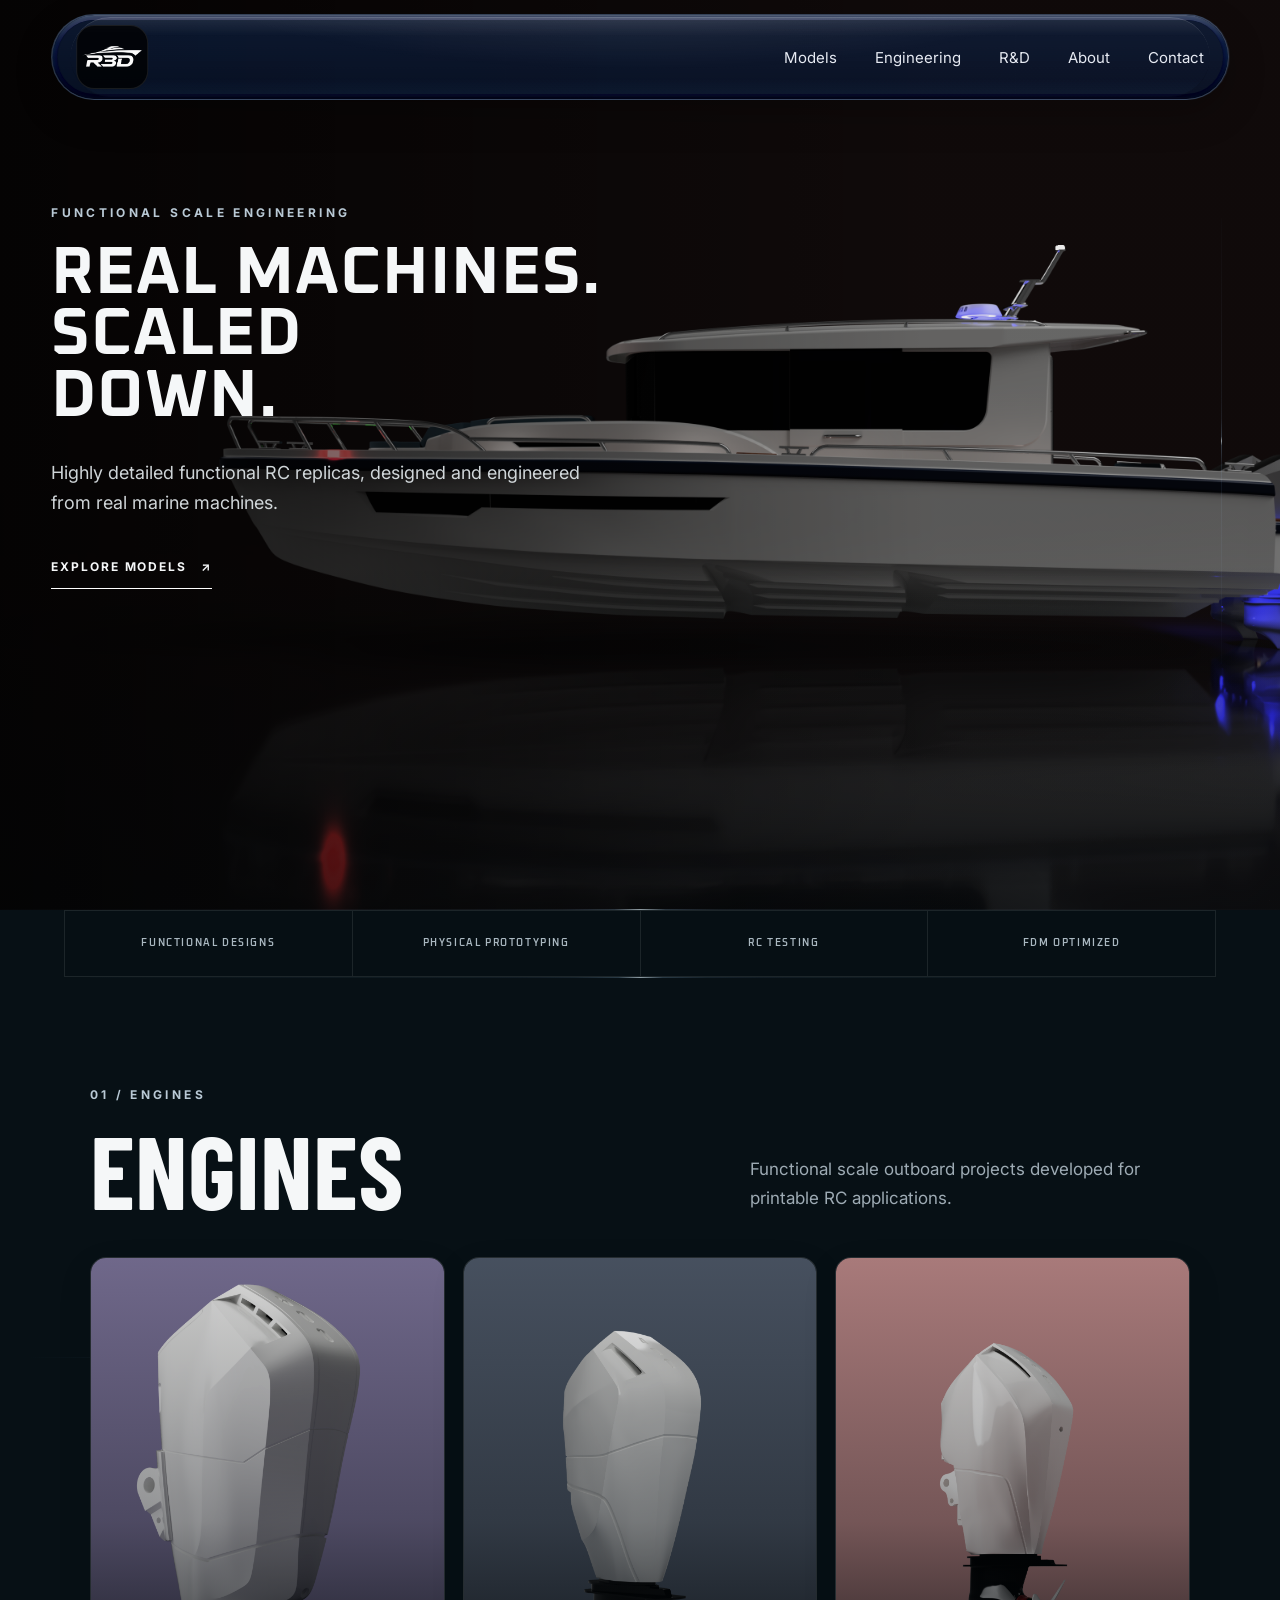
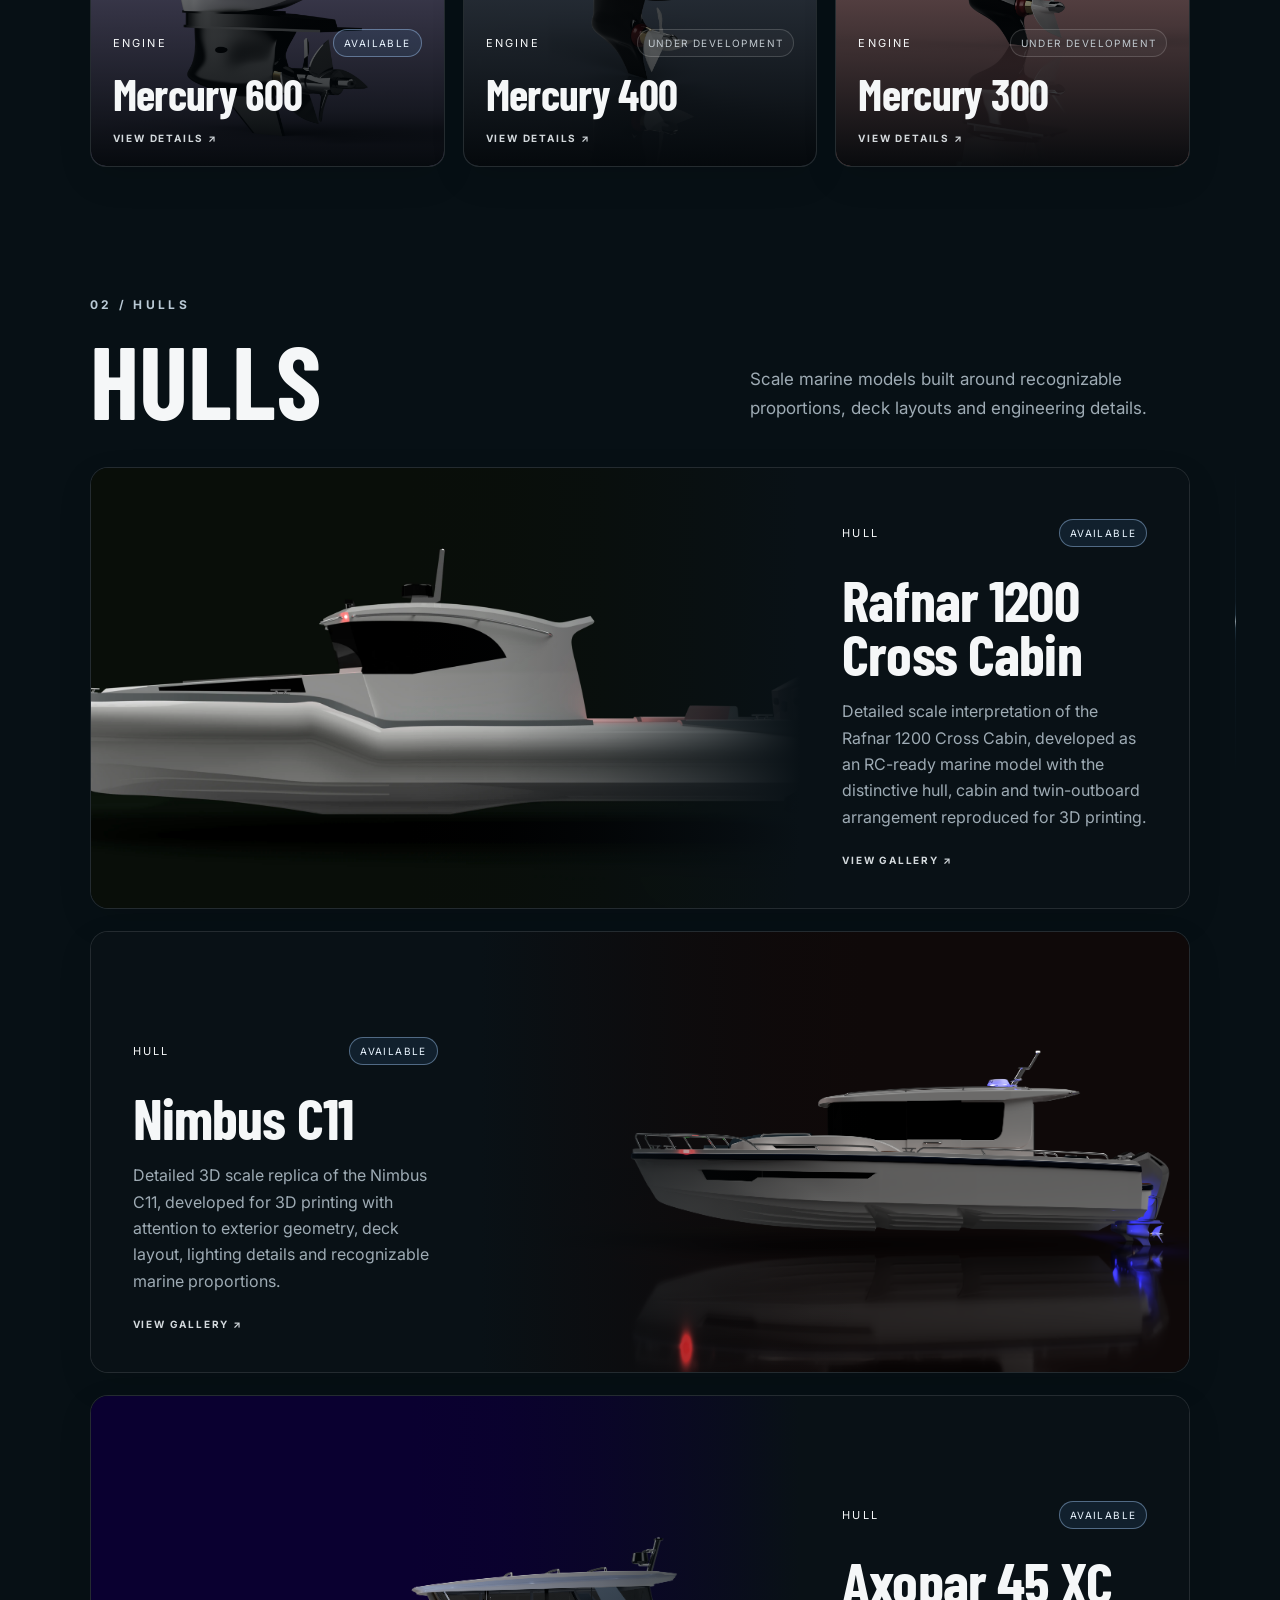
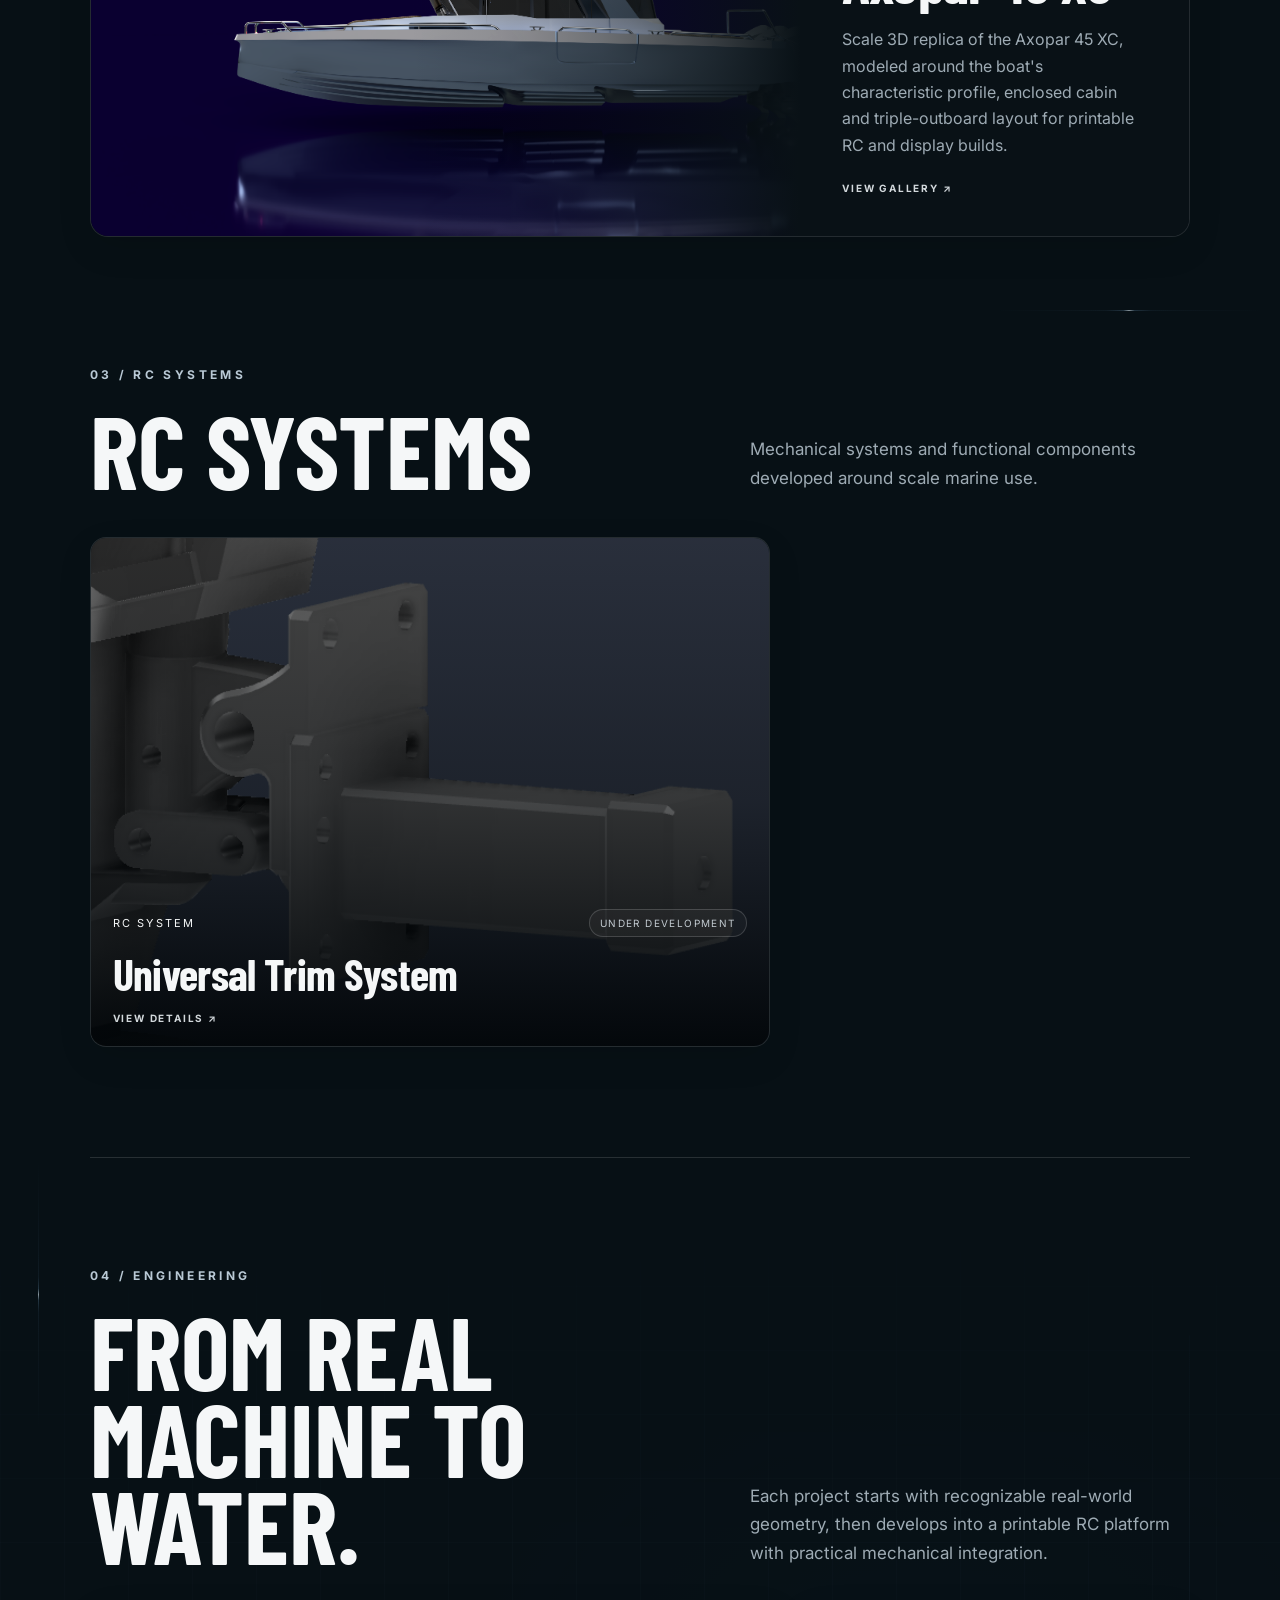
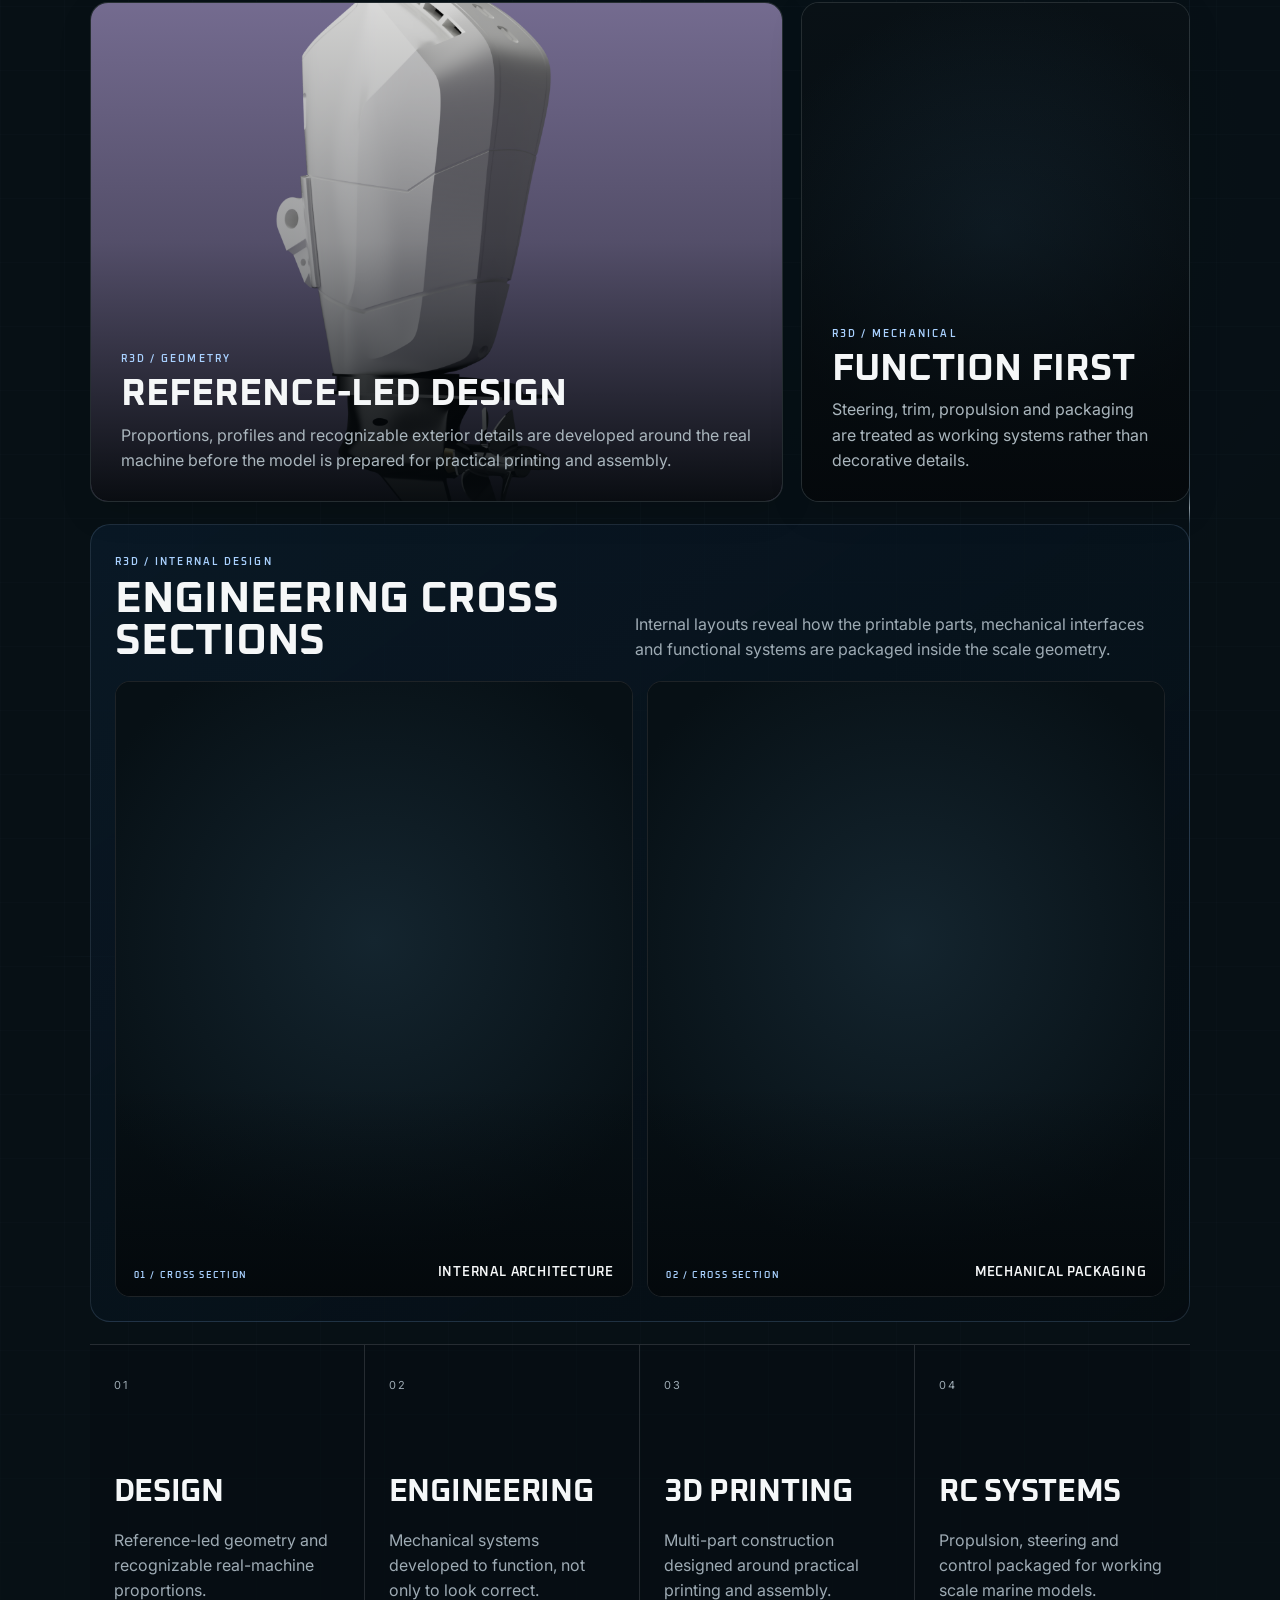
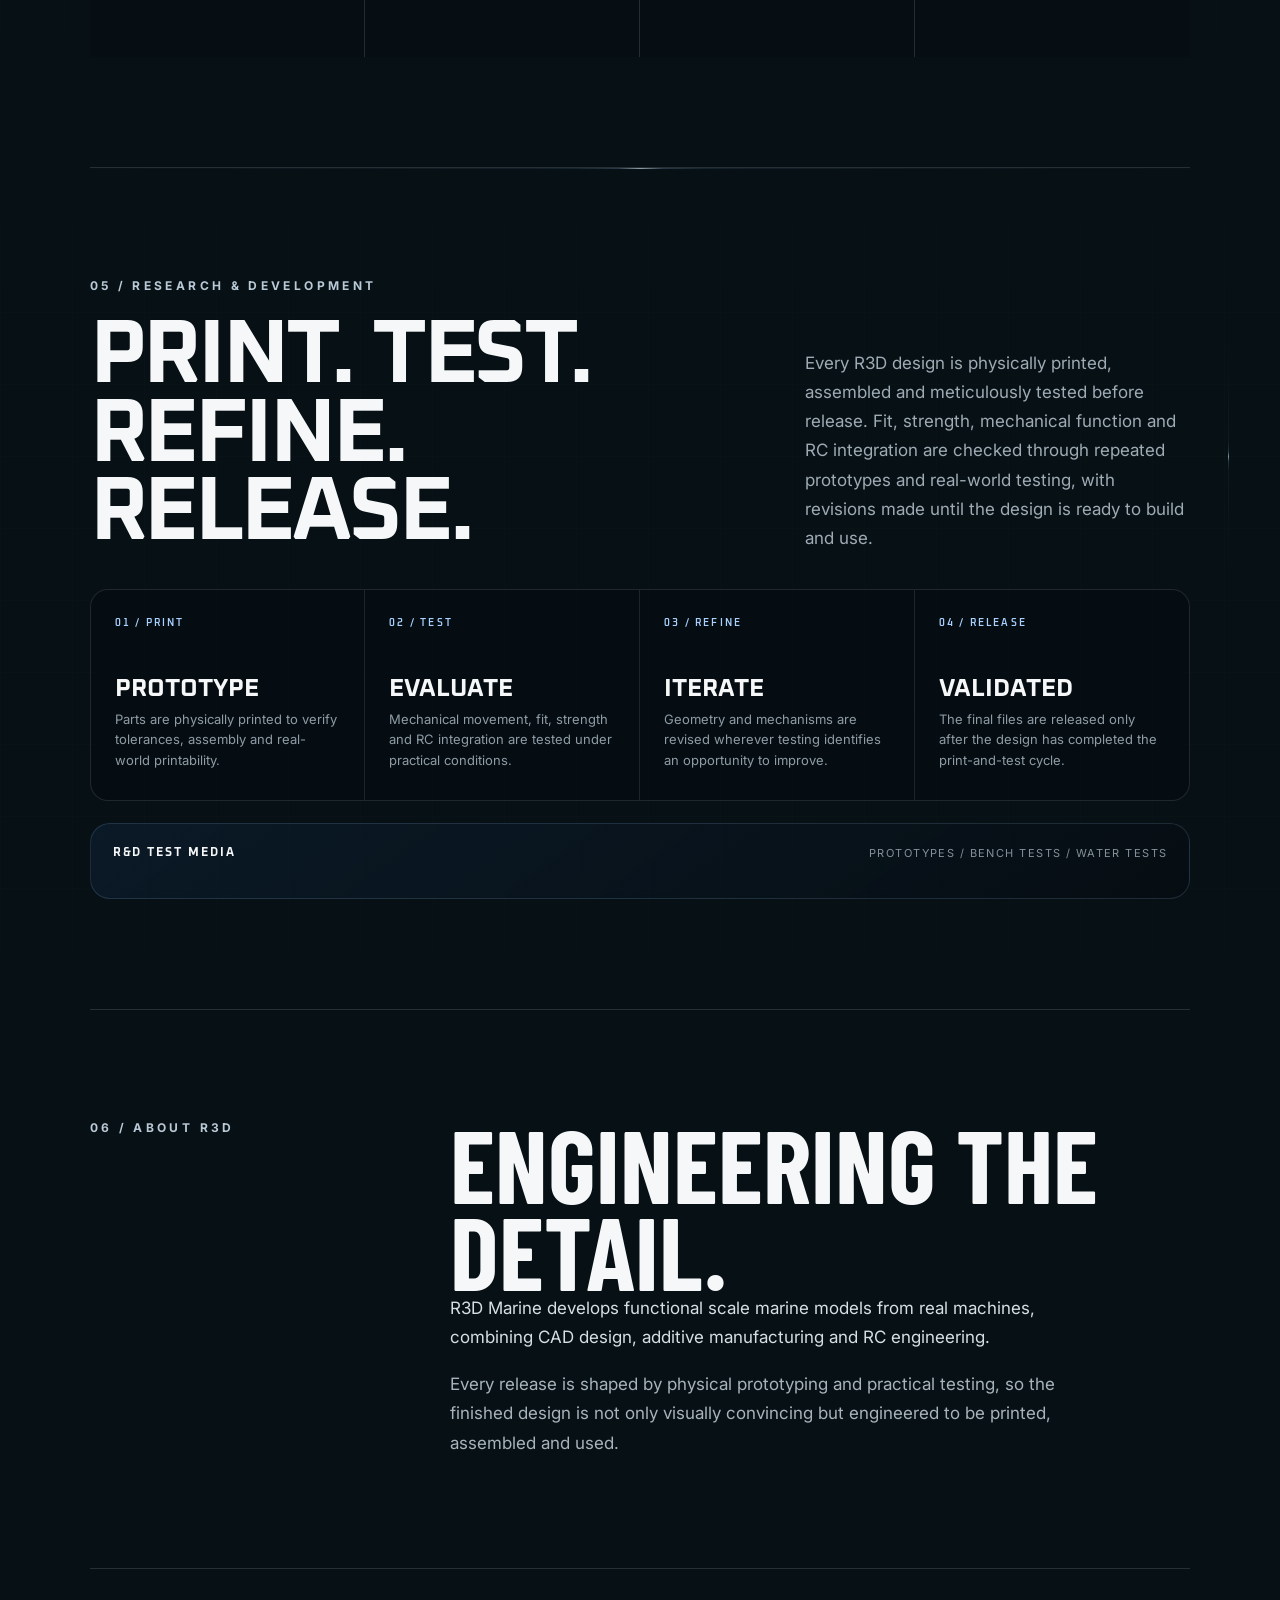
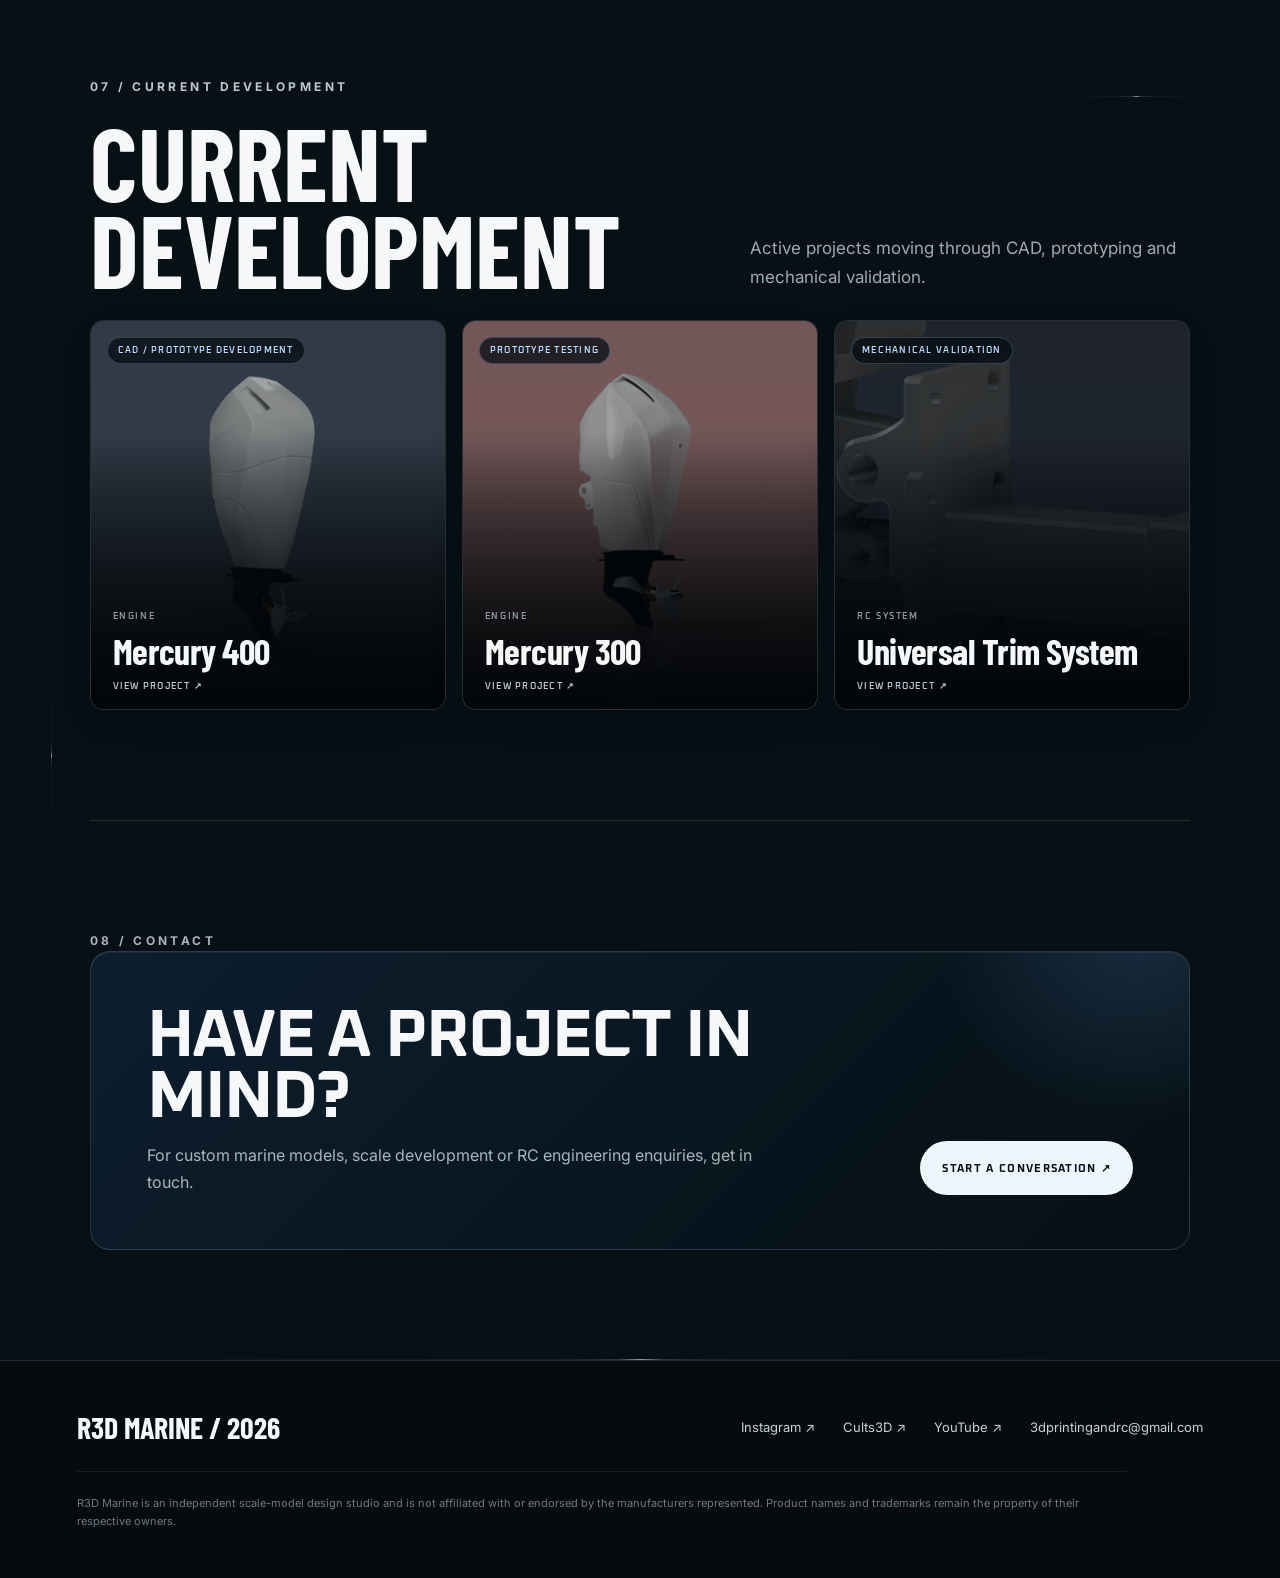
==== commit e04642b4: "Add decorative ambient running-light field behind page content" ====
--- a/index.html
+++ b/index.html
@@ -51,6 +51,17 @@
   </header>
 
   <main id="top">
+    <!-- Sparse ambient light trails in the open page background; existing section-edge lights remain. -->
+    <div class="r3d-ambient-field" aria-hidden="true">
+      <span class="r3d-ambient-beam r3d-ambient-beam--horizontal r3d-ambient-beam--a"></span>
+      <span class="r3d-ambient-beam r3d-ambient-beam--vertical r3d-ambient-beam--b"></span>
+      <span class="r3d-ambient-beam r3d-ambient-beam--horizontal r3d-ambient-beam--c"></span>
+      <span class="r3d-ambient-beam r3d-ambient-beam--vertical r3d-ambient-beam--d"></span>
+      <span class="r3d-ambient-beam r3d-ambient-beam--horizontal r3d-ambient-beam--e"></span>
+      <span class="r3d-ambient-beam r3d-ambient-beam--vertical r3d-ambient-beam--f"></span>
+      <span class="r3d-ambient-beam r3d-ambient-beam--horizontal r3d-ambient-beam--g"></span>
+      <span class="r3d-ambient-beam r3d-ambient-beam--vertical r3d-ambient-beam--h"></span>
+    </div>
     <section class="hero">
       <img id="hero-image" class="hero-image" alt="Nimbus C11 scale model render" fetchpriority="high" decoding="async">
       <div class="hero-shade"></div>
--- a/light-traces.css
+++ b/light-traces.css
@@ -143,3 +143,118 @@
 @media (prefers-reduced-motion: reduce) {
   .r3d-trace::after { animation: none !important; opacity: 0; }
 }
+
+
+/* AMBIENT FIELD — free-floating light trails in otherwise empty dark space.
+   Unlike the section-edge accent lines above, these are positioned at
+   different depths in the page background and never form a visible grid. */
+main#top {
+  position: relative;
+  isolation: isolate;
+}
+main#top > section {
+  position: relative;
+  z-index: 1;
+}
+.r3d-ambient-field {
+  position: absolute;
+  inset: 0;
+  z-index: 0;
+  overflow: hidden;
+  pointer-events: none;
+  user-select: none;
+}
+.r3d-ambient-beam {
+  position: absolute;
+  display: block;
+  overflow: hidden;
+  opacity: .76;
+  border-radius: 2px;
+  pointer-events: none;
+}
+.r3d-ambient-beam::after {
+  content: "";
+  position: absolute;
+  inset: 0;
+  opacity: .9;
+}
+.r3d-ambient-beam--horizontal {
+  height: 1px;
+  background: linear-gradient(90deg, transparent, rgba(144,199,255,.07), transparent);
+}
+.r3d-ambient-beam--horizontal::after {
+  background: linear-gradient(90deg,
+    transparent 33%,
+    rgba(131,193,255,.02) 42%,
+    rgba(155,212,255,.20) 48%,
+    rgba(232,247,255,.82) 50%,
+    rgba(155,212,255,.20) 52%,
+    rgba(131,193,255,.02) 58%,
+    transparent 67%);
+  animation: r3d-trace-run-horizontal var(--ambient-speed, 31s) linear var(--ambient-delay, 0s) infinite;
+}
+.r3d-ambient-beam--vertical {
+  width: 1px;
+  background: linear-gradient(180deg, transparent, rgba(144,199,255,.08), transparent);
+}
+.r3d-ambient-beam--vertical::after {
+  background: linear-gradient(180deg,
+    transparent 35%,
+    rgba(131,193,255,.02) 44%,
+    rgba(155,212,255,.22) 48%,
+    rgba(232,247,255,.82) 50%,
+    rgba(155,212,255,.22) 52%,
+    rgba(131,193,255,.02) 56%,
+    transparent 65%);
+  animation: r3d-trace-run-vertical var(--ambient-speed, 33s) linear var(--ambient-delay, 0s) infinite;
+}
+
+/* Asymmetric, scattered positions deliberately avoid card-centered decoration. */
+.r3d-ambient-beam--a {
+  top: 14.5%; left: 1.6%; width: min(20vw, 260px);
+  --ambient-speed: 32s; --ambient-delay: -9s;
+}
+.r3d-ambient-beam--b {
+  top: 22%; right: 3.4%; height: 325px;
+  --ambient-speed: 38s; --ambient-delay: -22s;
+}
+.r3d-ambient-beam--c {
+  top: 37.5%; right: 0.8%; width: min(22vw, 300px);
+  --ambient-speed: 29s; --ambient-delay: -16s;
+}
+.r3d-ambient-beam--d {
+  top: 46.5%; left: 3%; height: 285px;
+  --ambient-speed: 35s; --ambient-delay: -8s;
+}
+.r3d-ambient-beam--e {
+  top: 61.5%; left: 2.5%; width: min(18vw, 235px);
+  --ambient-speed: 34s; --ambient-delay: -25s;
+}
+.r3d-ambient-beam--f {
+  top: 72%; right: 4%; height: 235px;
+  --ambient-speed: 39s; --ambient-delay: -13s;
+}
+.r3d-ambient-beam--g {
+  top: 86.5%; right: 1.7%; width: min(19vw, 260px);
+  --ambient-speed: 36s; --ambient-delay: -20s;
+}
+.r3d-ambient-beam--h {
+  top: 92.5%; left: 4%; height: 195px;
+  --ambient-speed: 40s; --ambient-delay: -5s;
+}
+
+/* Tablet: fewer and dimmer streaks. Phone: keep original edge lights only. */
+@media (max-width: 900px) {
+  .r3d-ambient-beam { opacity: .35; }
+  .r3d-ambient-beam--b,
+  .r3d-ambient-beam--d,
+  .r3d-ambient-beam--f,
+  .r3d-ambient-beam--h { display: none; }
+  .r3d-ambient-beam--horizontal { width: 24vw; }
+}
+@media (max-width: 600px) {
+  .r3d-ambient-field { display: none; }
+}
+@media (prefers-reduced-motion: reduce) {
+  .r3d-ambient-beam::after { animation: none !important; opacity: 0; }
+}
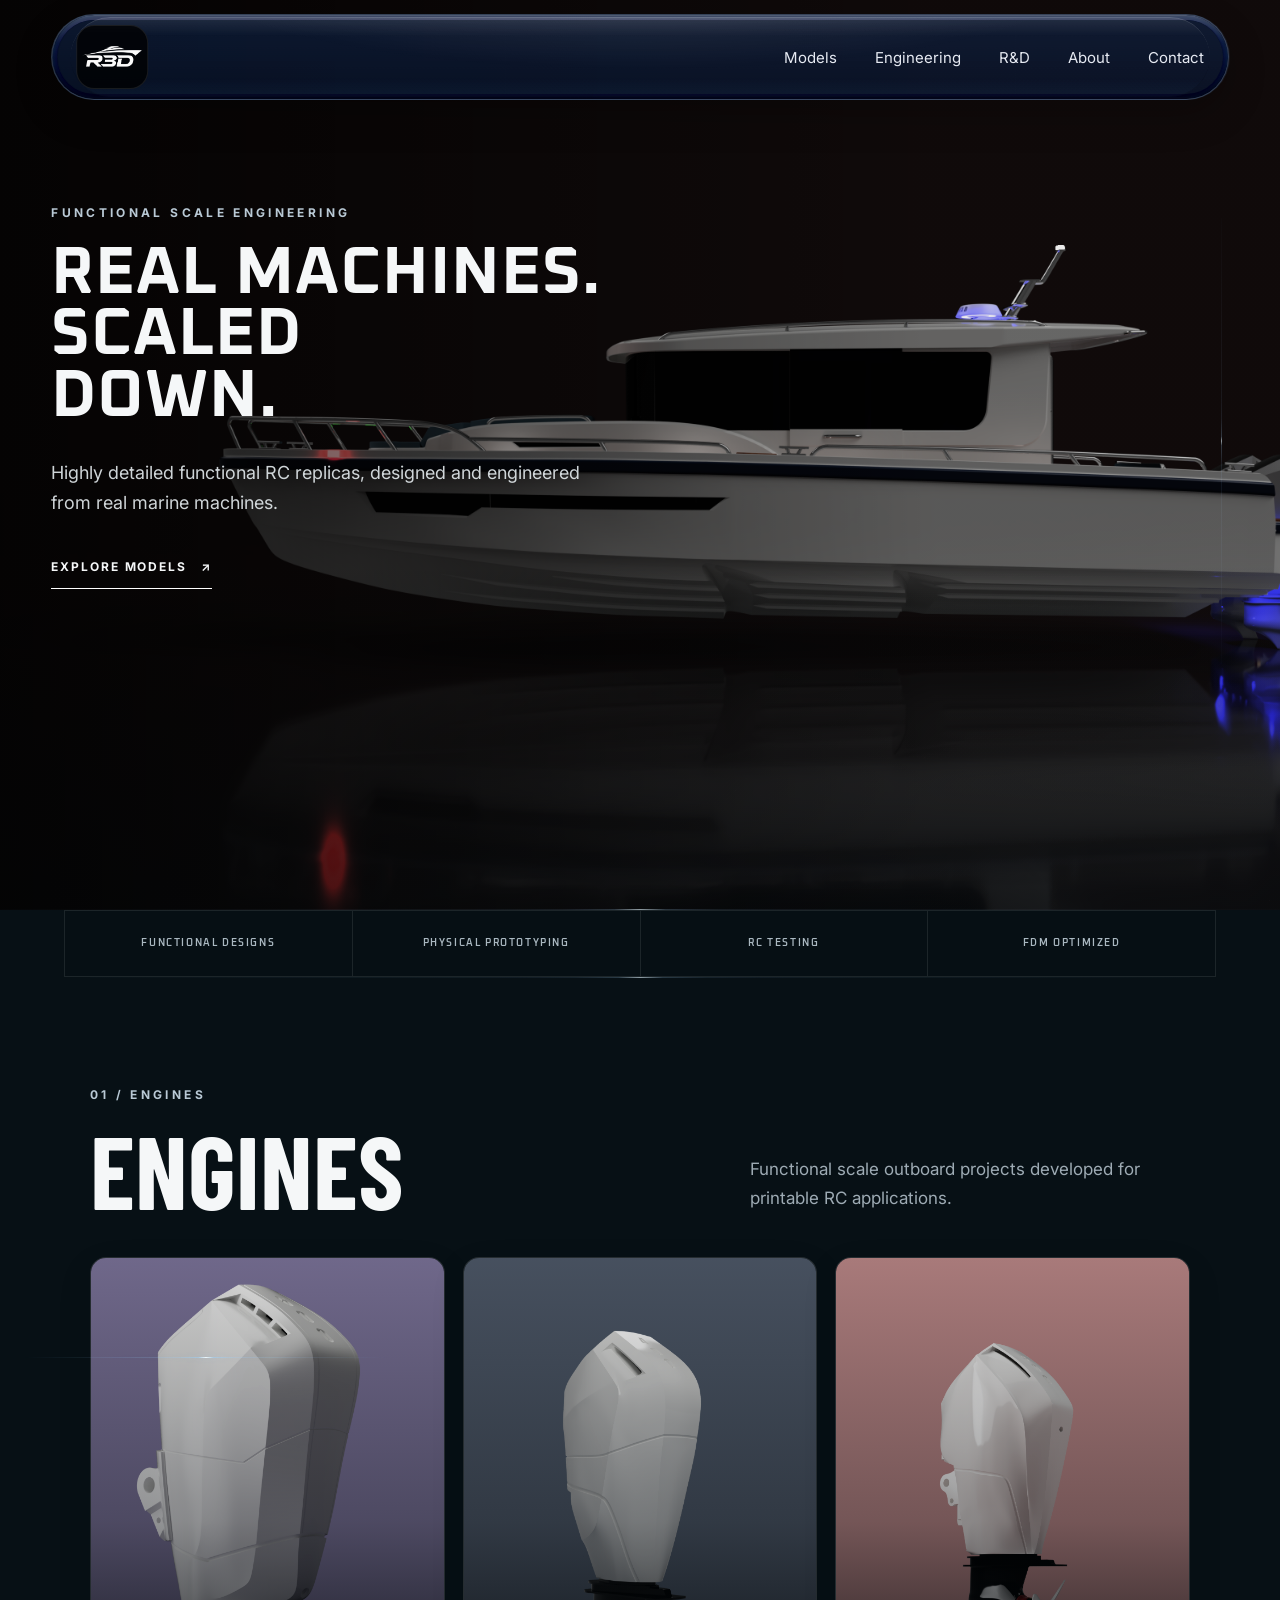
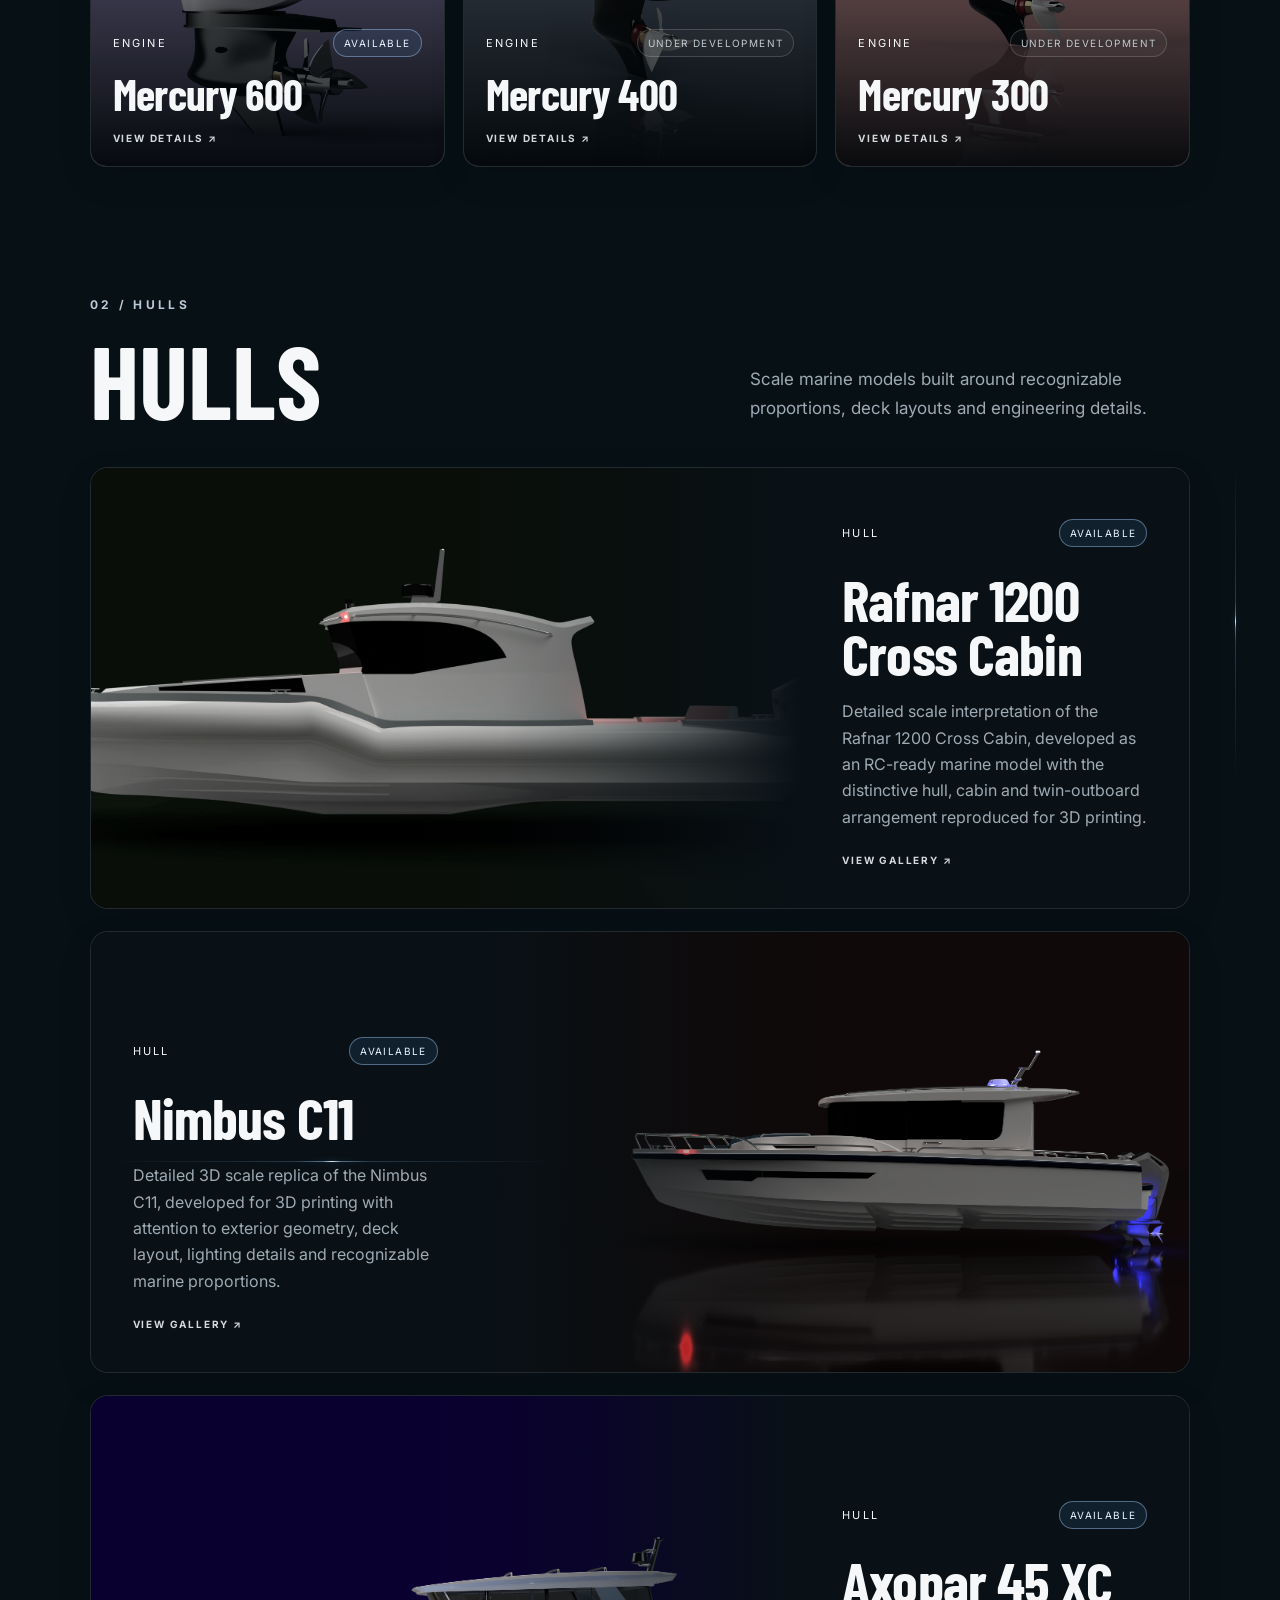
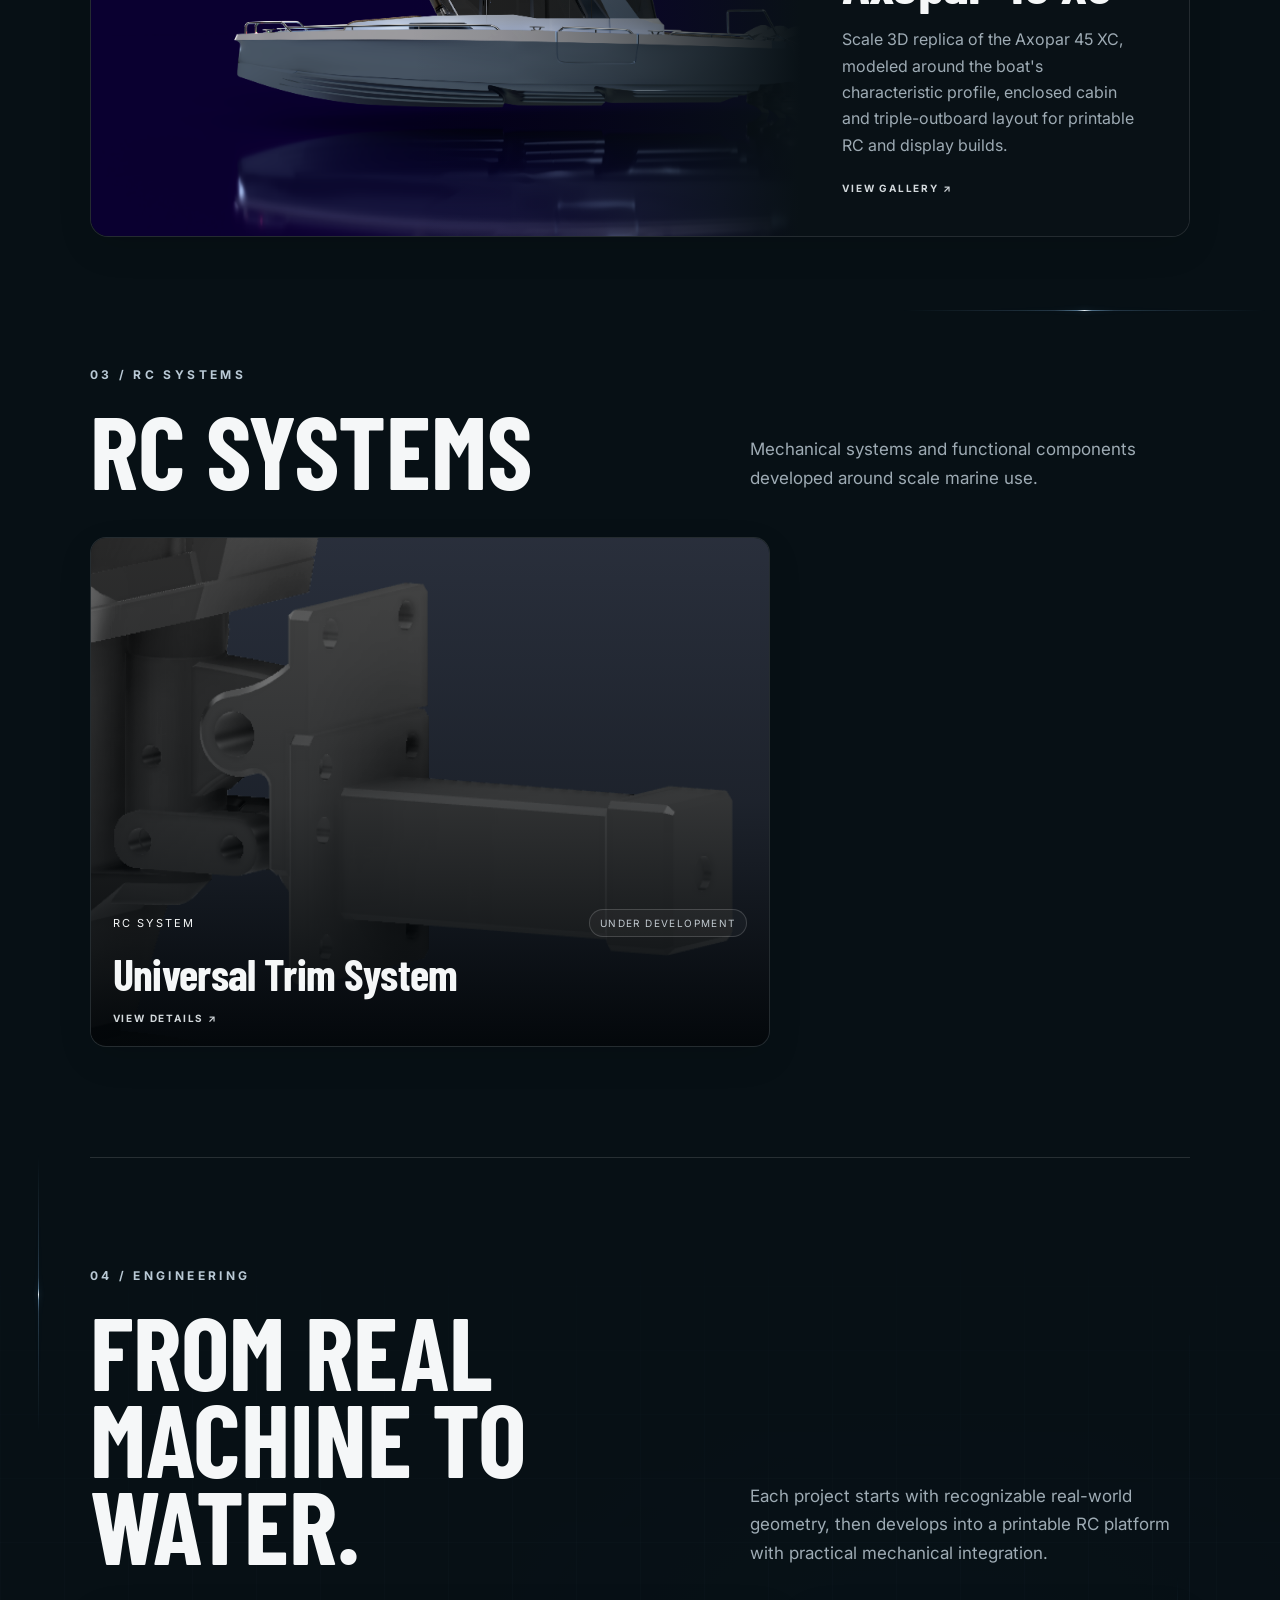
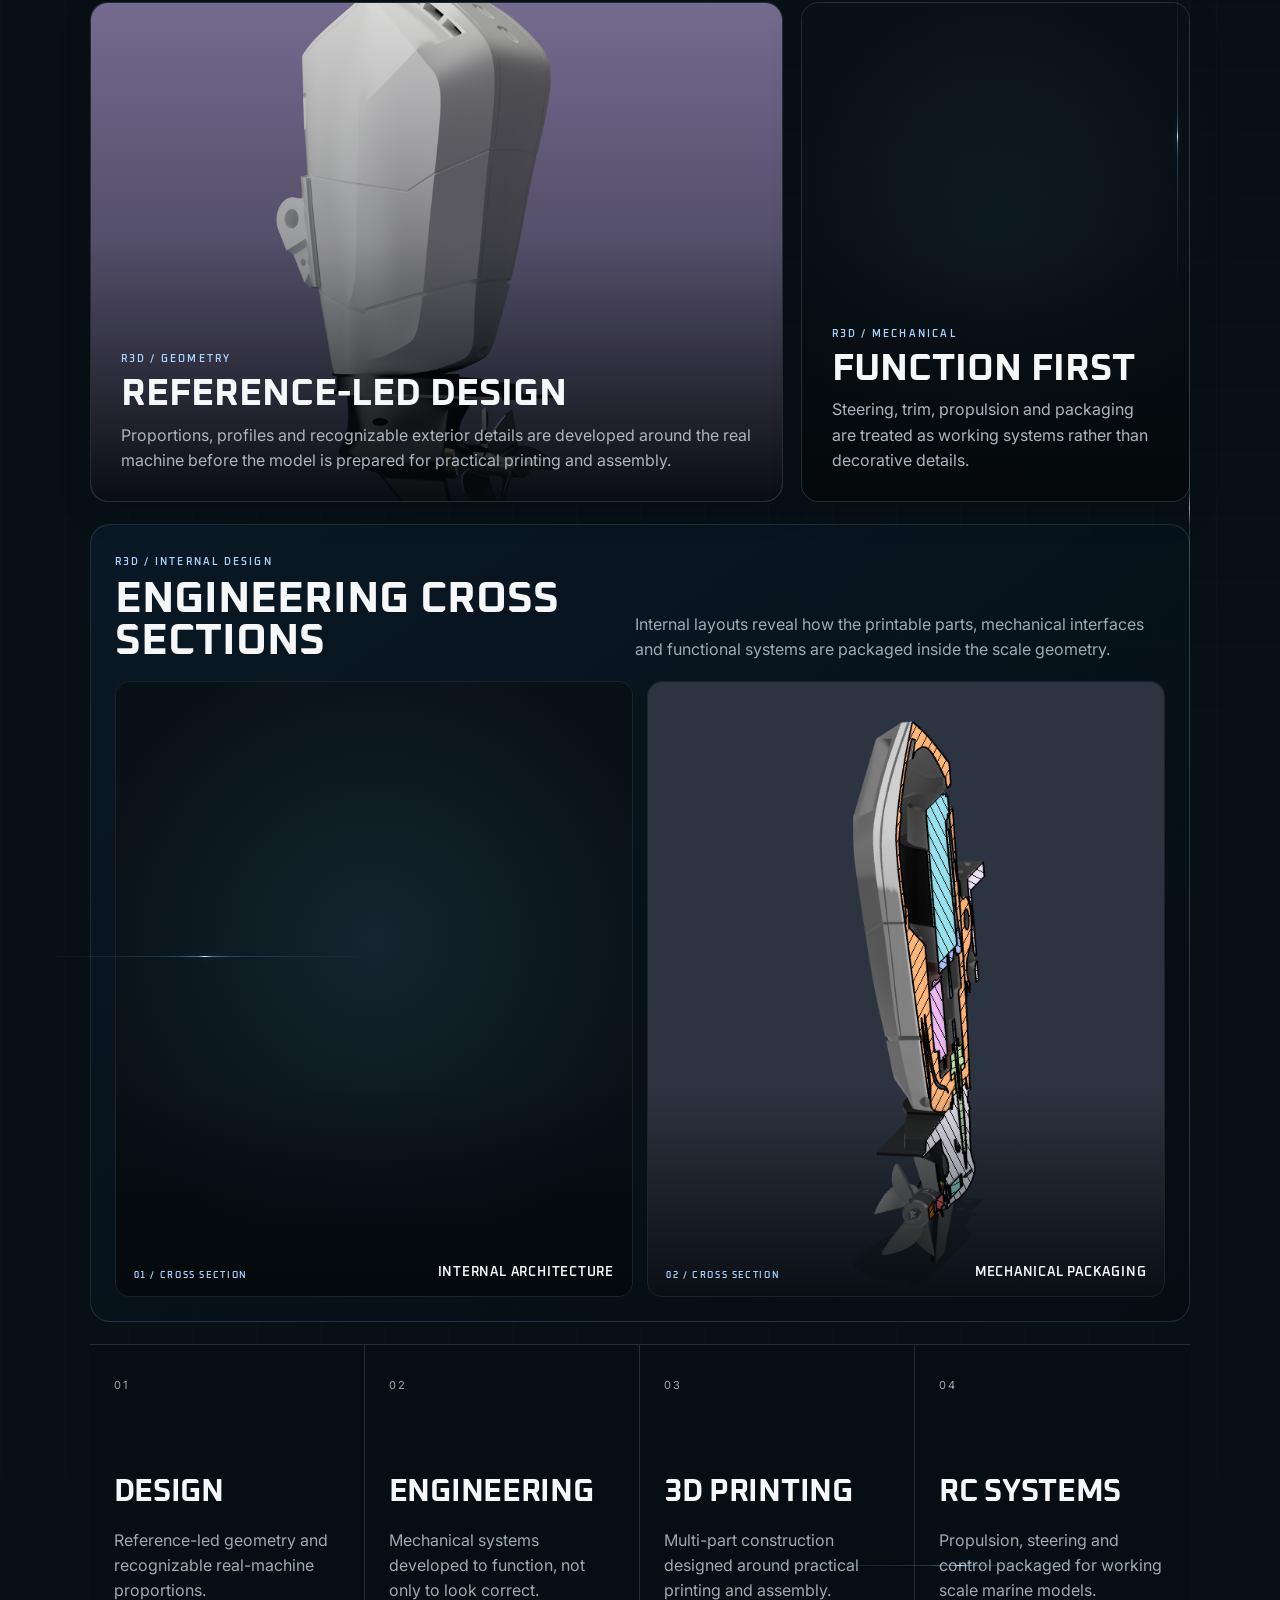
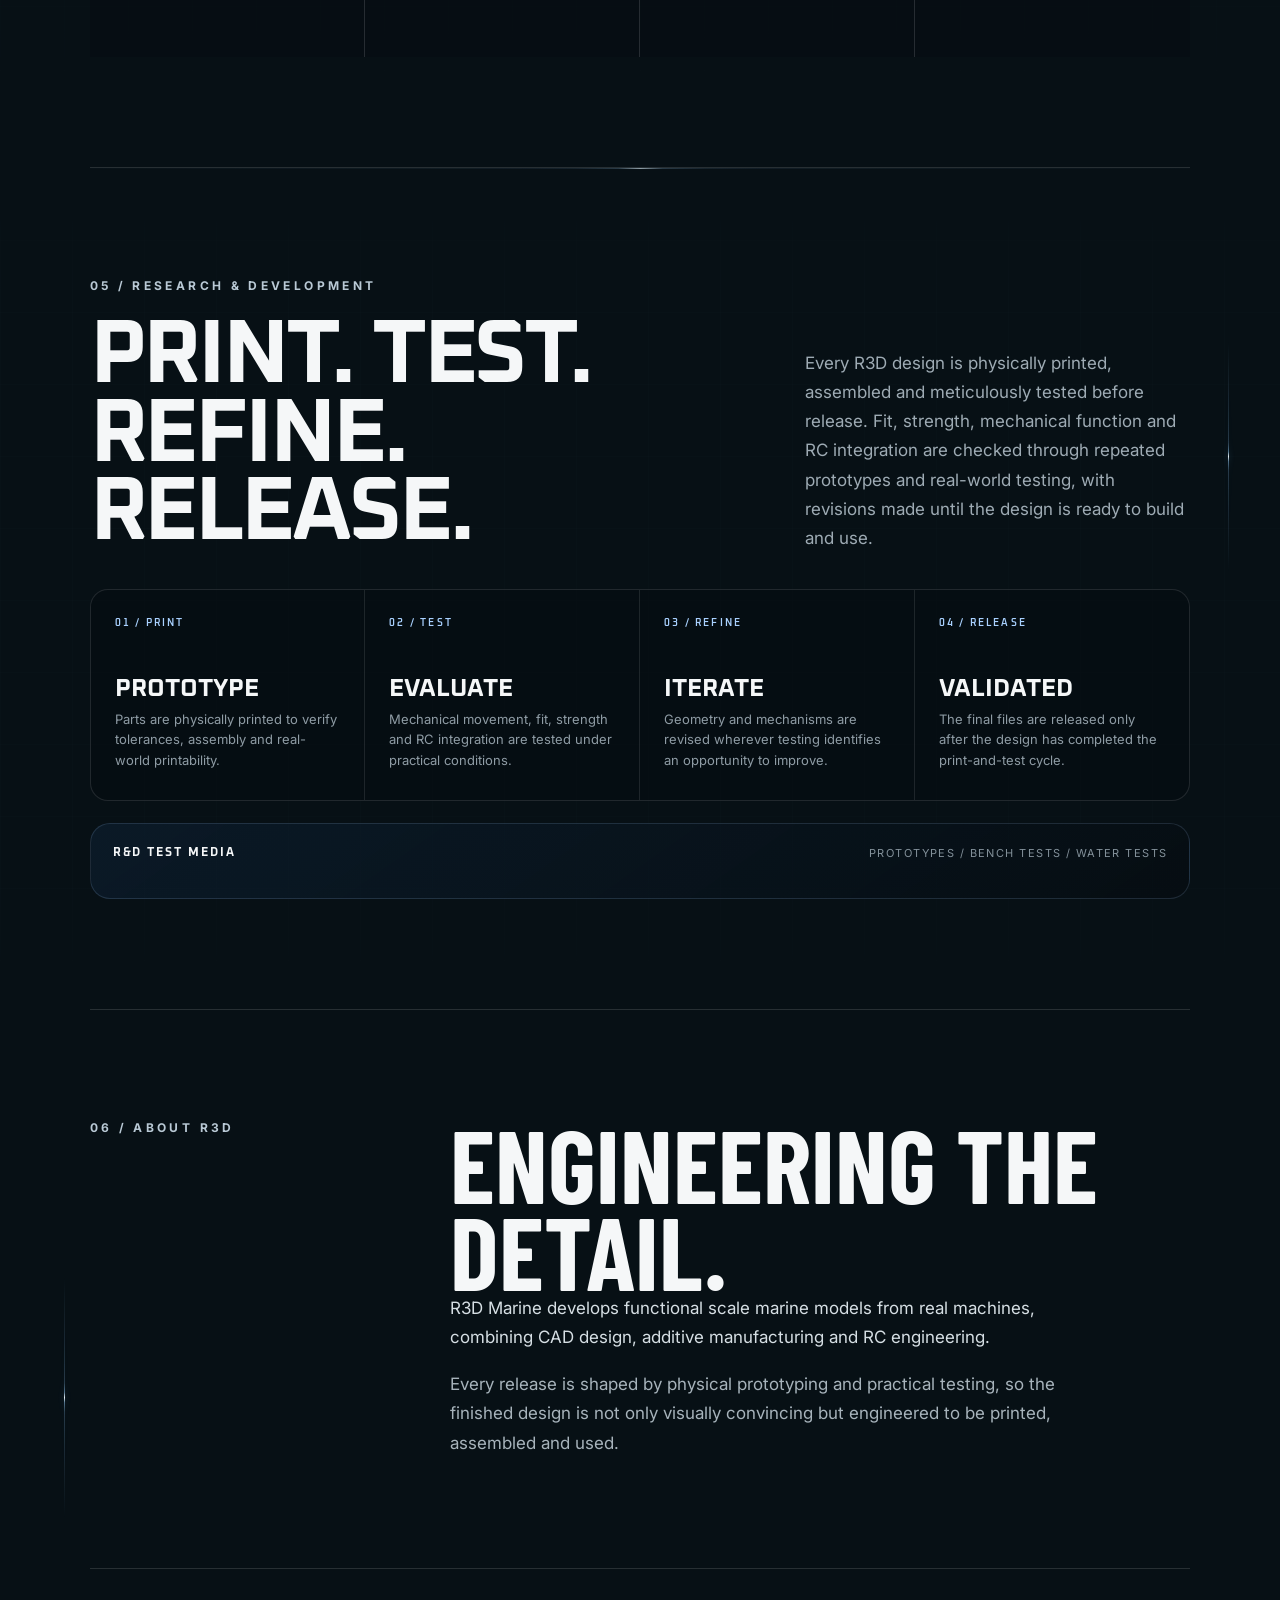
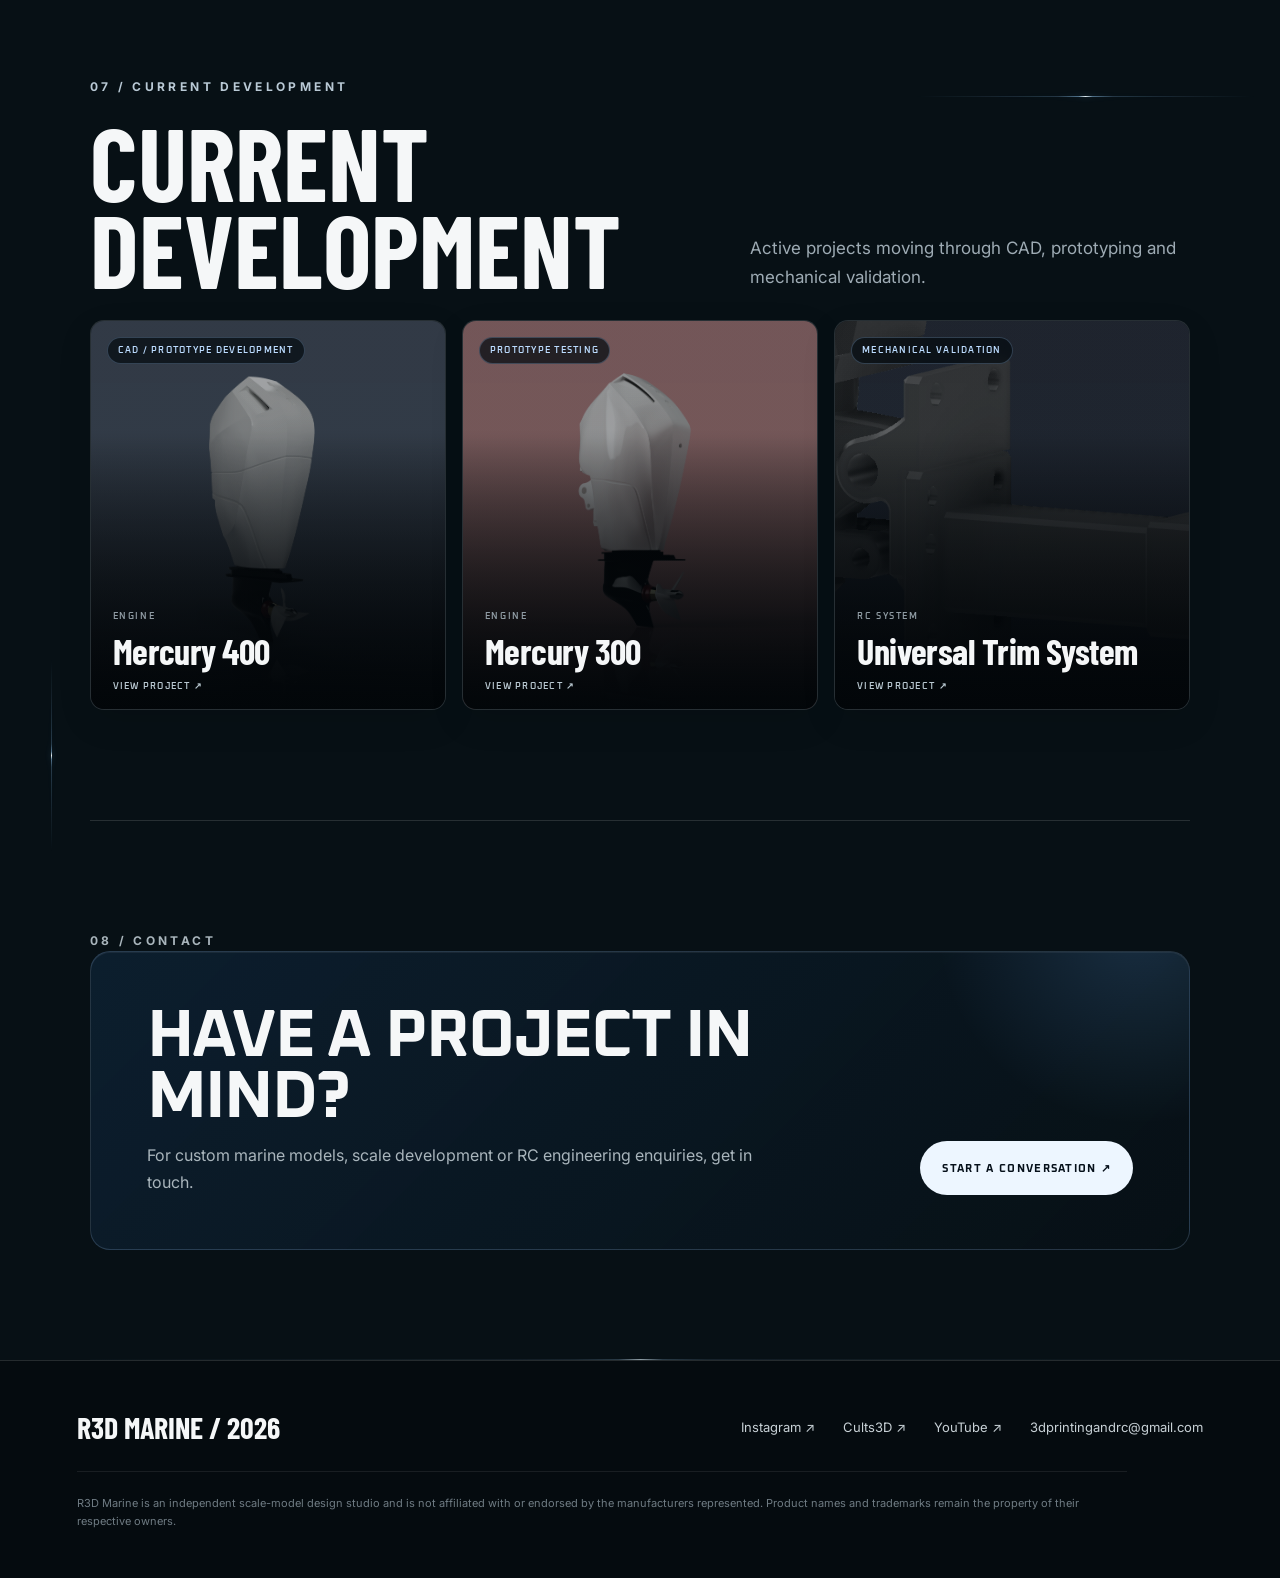
==== commit fd618e39: "Add four extra sparse running lights in dark page background" ====
--- a/index.html
+++ b/index.html
@@ -61,6 +61,10 @@
       <span class="r3d-ambient-beam r3d-ambient-beam--vertical r3d-ambient-beam--f"></span>
       <span class="r3d-ambient-beam r3d-ambient-beam--horizontal r3d-ambient-beam--g"></span>
       <span class="r3d-ambient-beam r3d-ambient-beam--vertical r3d-ambient-beam--h"></span>
+      <span class="r3d-ambient-beam r3d-ambient-beam--horizontal r3d-ambient-beam--i"></span>
+      <span class="r3d-ambient-beam r3d-ambient-beam--vertical r3d-ambient-beam--j"></span>
+      <span class="r3d-ambient-beam r3d-ambient-beam--horizontal r3d-ambient-beam--k"></span>
+      <span class="r3d-ambient-beam r3d-ambient-beam--vertical r3d-ambient-beam--l"></span>
     </div>
     <section class="hero">
       <img id="hero-image" class="hero-image" alt="Nimbus C11 scale model render" fetchpriority="high" decoding="async">
--- a/light-traces.css
+++ b/light-traces.css
@@ -159,7 +159,8 @@
 .r3d-ambient-field {
   position: absolute;
   inset: 0;
-  z-index: 0;
+  /* Above section backgrounds, below navigation; click-through only. */
+  z-index: 2;
   overflow: hidden;
   pointer-events: none;
   user-select: none;
@@ -168,42 +169,43 @@
   position: absolute;
   display: block;
   overflow: hidden;
-  opacity: .76;
+  opacity: .94;
   border-radius: 2px;
   pointer-events: none;
+  filter: drop-shadow(0 0 3px rgba(126,195,255,.44));
 }
 .r3d-ambient-beam::after {
   content: "";
   position: absolute;
   inset: 0;
-  opacity: .9;
+  opacity: 1;
 }
 .r3d-ambient-beam--horizontal {
   height: 1px;
-  background: linear-gradient(90deg, transparent, rgba(144,199,255,.07), transparent);
+  background: linear-gradient(90deg, transparent, rgba(153,207,255,.24), transparent);
 }
 .r3d-ambient-beam--horizontal::after {
   background: linear-gradient(90deg,
     transparent 33%,
     rgba(131,193,255,.02) 42%,
-    rgba(155,212,255,.20) 48%,
-    rgba(232,247,255,.82) 50%,
-    rgba(155,212,255,.20) 52%,
+    rgba(155,212,255,.38) 48%,
+    rgba(242,251,255,.98) 50%,
+    rgba(155,212,255,.38) 52%,
     rgba(131,193,255,.02) 58%,
     transparent 67%);
   animation: r3d-trace-run-horizontal var(--ambient-speed, 31s) linear var(--ambient-delay, 0s) infinite;
 }
 .r3d-ambient-beam--vertical {
   width: 1px;
-  background: linear-gradient(180deg, transparent, rgba(144,199,255,.08), transparent);
+  background: linear-gradient(180deg, transparent, rgba(153,207,255,.25), transparent);
 }
 .r3d-ambient-beam--vertical::after {
   background: linear-gradient(180deg,
     transparent 35%,
     rgba(131,193,255,.02) 44%,
-    rgba(155,212,255,.22) 48%,
-    rgba(232,247,255,.82) 50%,
-    rgba(155,212,255,.22) 52%,
+    rgba(155,212,255,.39) 48%,
+    rgba(242,251,255,.98) 50%,
+    rgba(155,212,255,.39) 52%,
     rgba(131,193,255,.02) 56%,
     transparent 65%);
   animation: r3d-trace-run-vertical var(--ambient-speed, 33s) linear var(--ambient-delay, 0s) infinite;
@@ -211,7 +213,7 @@
 
 /* Asymmetric, scattered positions deliberately avoid card-centered decoration. */
 .r3d-ambient-beam--a {
-  top: 14.5%; left: 1.6%; width: min(20vw, 260px);
+  top: 14.5%; left: 1.6%; width: min(29vw, 390px);
   --ambient-speed: 32s; --ambient-delay: -9s;
 }
 .r3d-ambient-beam--b {
@@ -219,7 +221,7 @@
   --ambient-speed: 38s; --ambient-delay: -22s;
 }
 .r3d-ambient-beam--c {
-  top: 37.5%; right: 0.8%; width: min(22vw, 300px);
+  top: 37.5%; right: 0.8%; width: min(29vw, 400px);
   --ambient-speed: 29s; --ambient-delay: -16s;
 }
 .r3d-ambient-beam--d {
@@ -227,7 +229,7 @@
   --ambient-speed: 35s; --ambient-delay: -8s;
 }
 .r3d-ambient-beam--e {
-  top: 61.5%; left: 2.5%; width: min(18vw, 235px);
+  top: 61.5%; left: 2.5%; width: min(27vw, 360px);
   --ambient-speed: 34s; --ambient-delay: -25s;
 }
 .r3d-ambient-beam--f {
@@ -235,7 +237,7 @@
   --ambient-speed: 39s; --ambient-delay: -13s;
 }
 .r3d-ambient-beam--g {
-  top: 86.5%; right: 1.7%; width: min(19vw, 260px);
+  top: 86.5%; right: 1.7%; width: min(27vw, 360px);
   --ambient-speed: 36s; --ambient-delay: -20s;
 }
 .r3d-ambient-beam--h {
@@ -243,13 +245,35 @@
   --ambient-speed: 40s; --ambient-delay: -5s;
 }
 
+/* Four extra accents distributed across the longer stretches of background. */
+.r3d-ambient-beam--i {
+  top: 29.5%; left: 8%; width: min(36vw, 460px);
+  --ambient-speed: 33s; --ambient-delay: -19s;
+}
+.r3d-ambient-beam--j {
+  top: 51%; right: 8%; height: 325px;
+  --ambient-speed: 37s; --ambient-delay: -11s;
+}
+.r3d-ambient-beam--k {
+  top: 68%; right: 9%; width: min(32vw, 420px);
+  --ambient-speed: 35s; --ambient-delay: -7s;
+}
+.r3d-ambient-beam--l {
+  top: 82%; left: 5%; height: 245px;
+  --ambient-speed: 41s; --ambient-delay: -28s;
+}
+
 /* Tablet: fewer and dimmer streaks. Phone: keep original edge lights only. */
 @media (max-width: 900px) {
-  .r3d-ambient-beam { opacity: .35; }
+  .r3d-ambient-beam { opacity: .35; filter: none; }
   .r3d-ambient-beam--b,
   .r3d-ambient-beam--d,
   .r3d-ambient-beam--f,
-  .r3d-ambient-beam--h { display: none; }
+  .r3d-ambient-beam--h,
+  .r3d-ambient-beam--i,
+  .r3d-ambient-beam--j,
+  .r3d-ambient-beam--k,
+  .r3d-ambient-beam--l { display: none; }
   .r3d-ambient-beam--horizontal { width: 24vw; }
 }
 @media (max-width: 600px) {
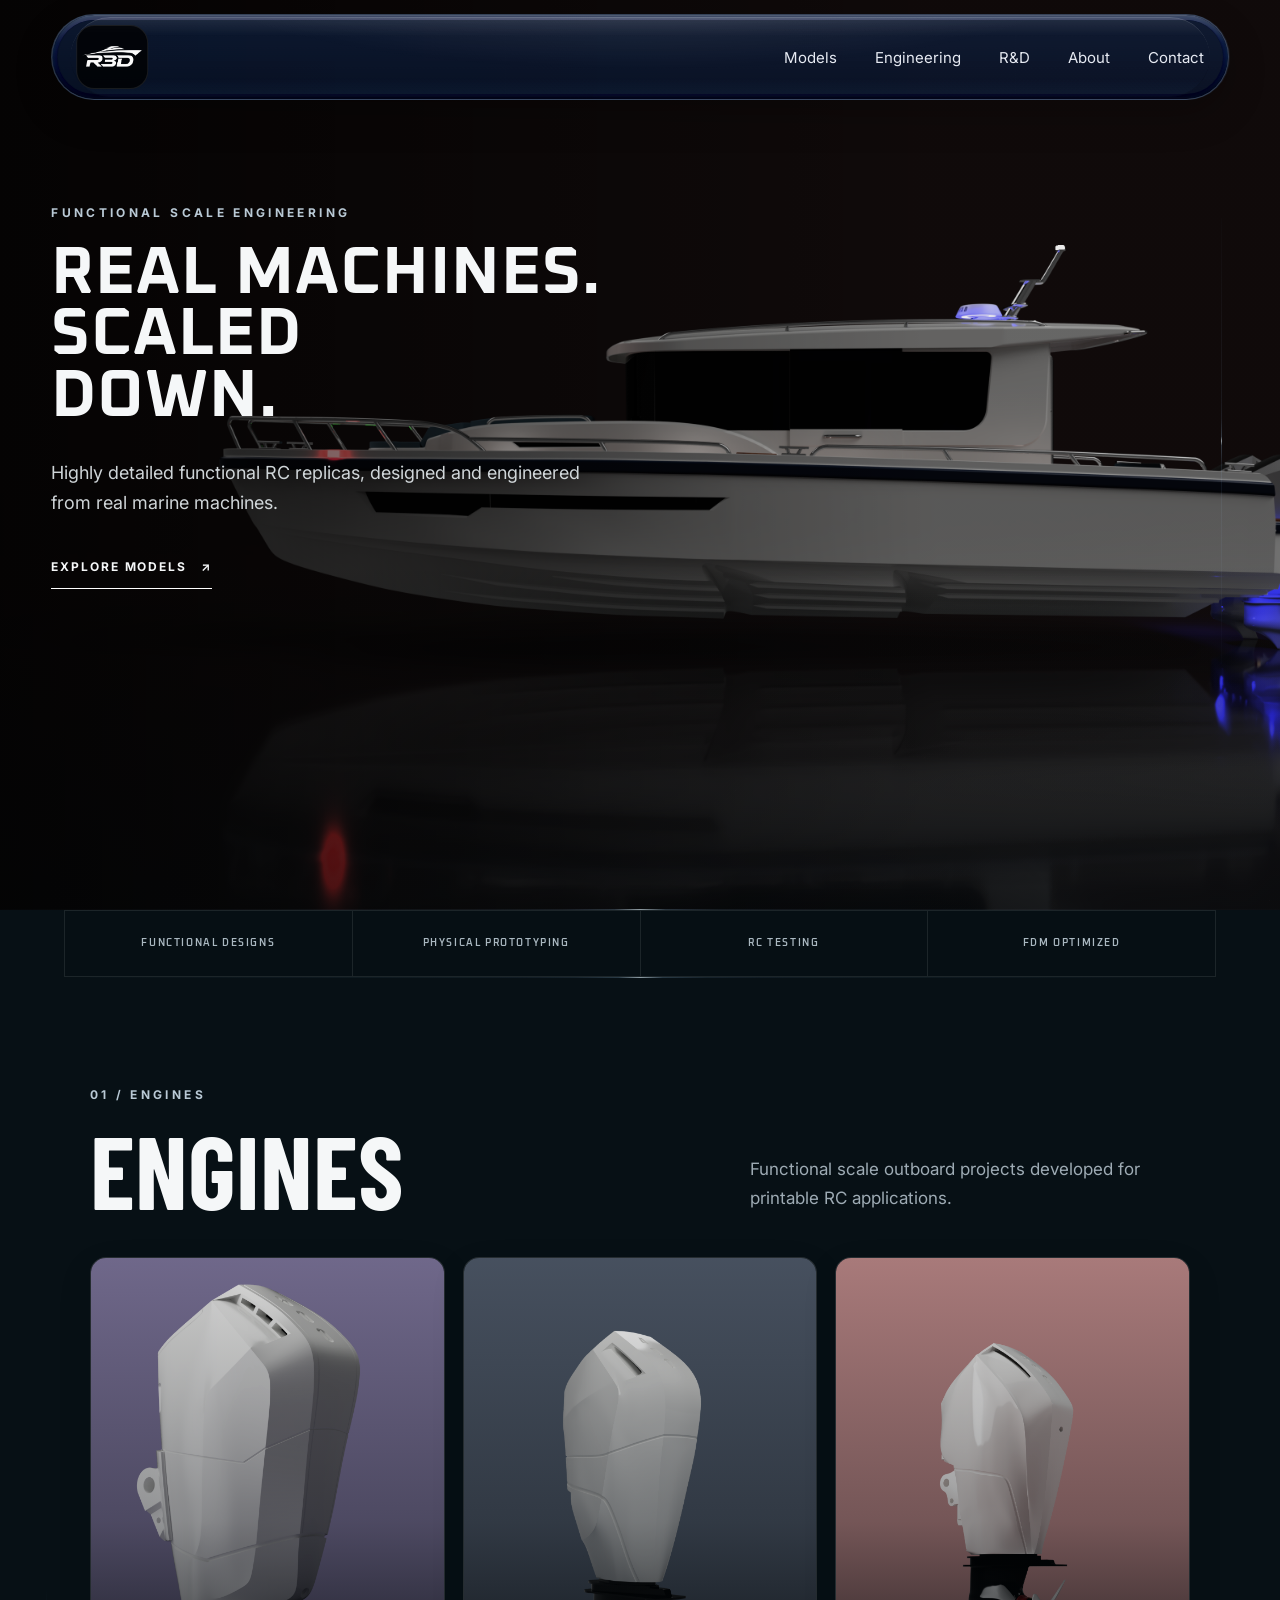
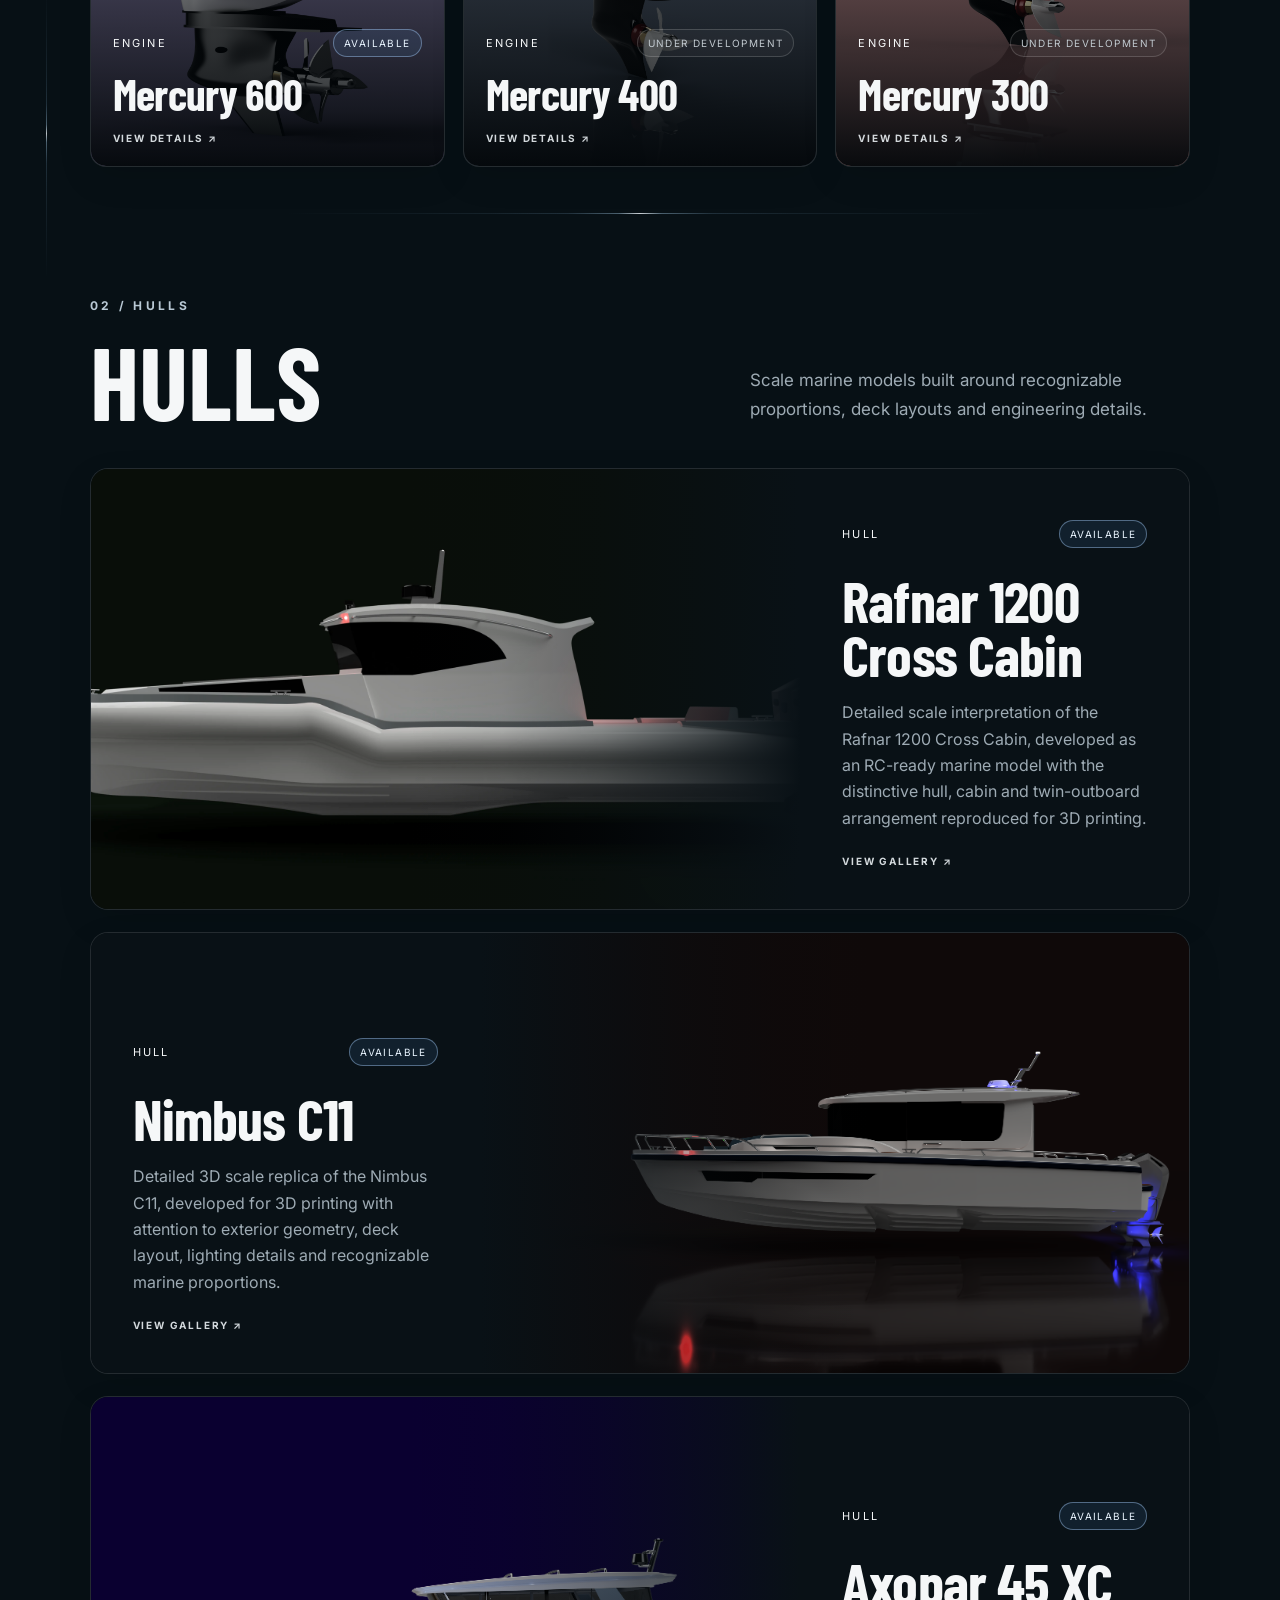
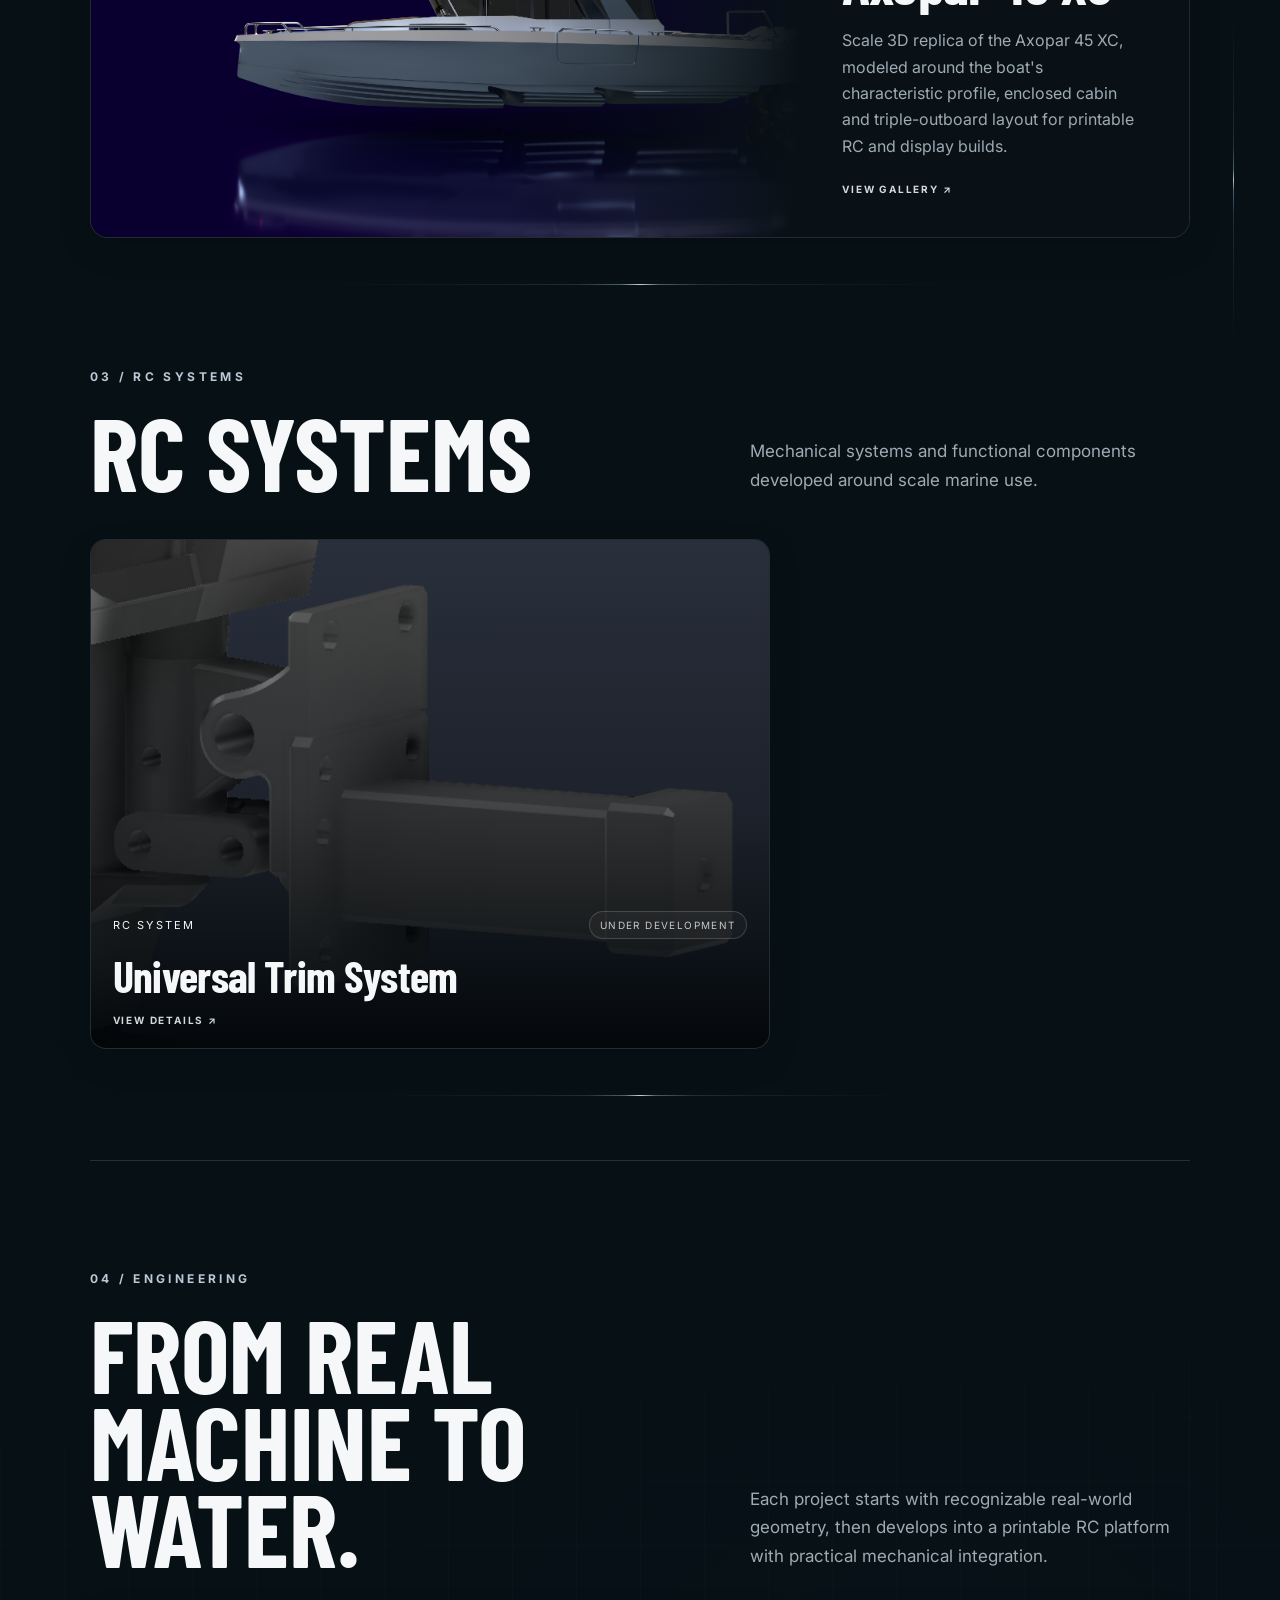
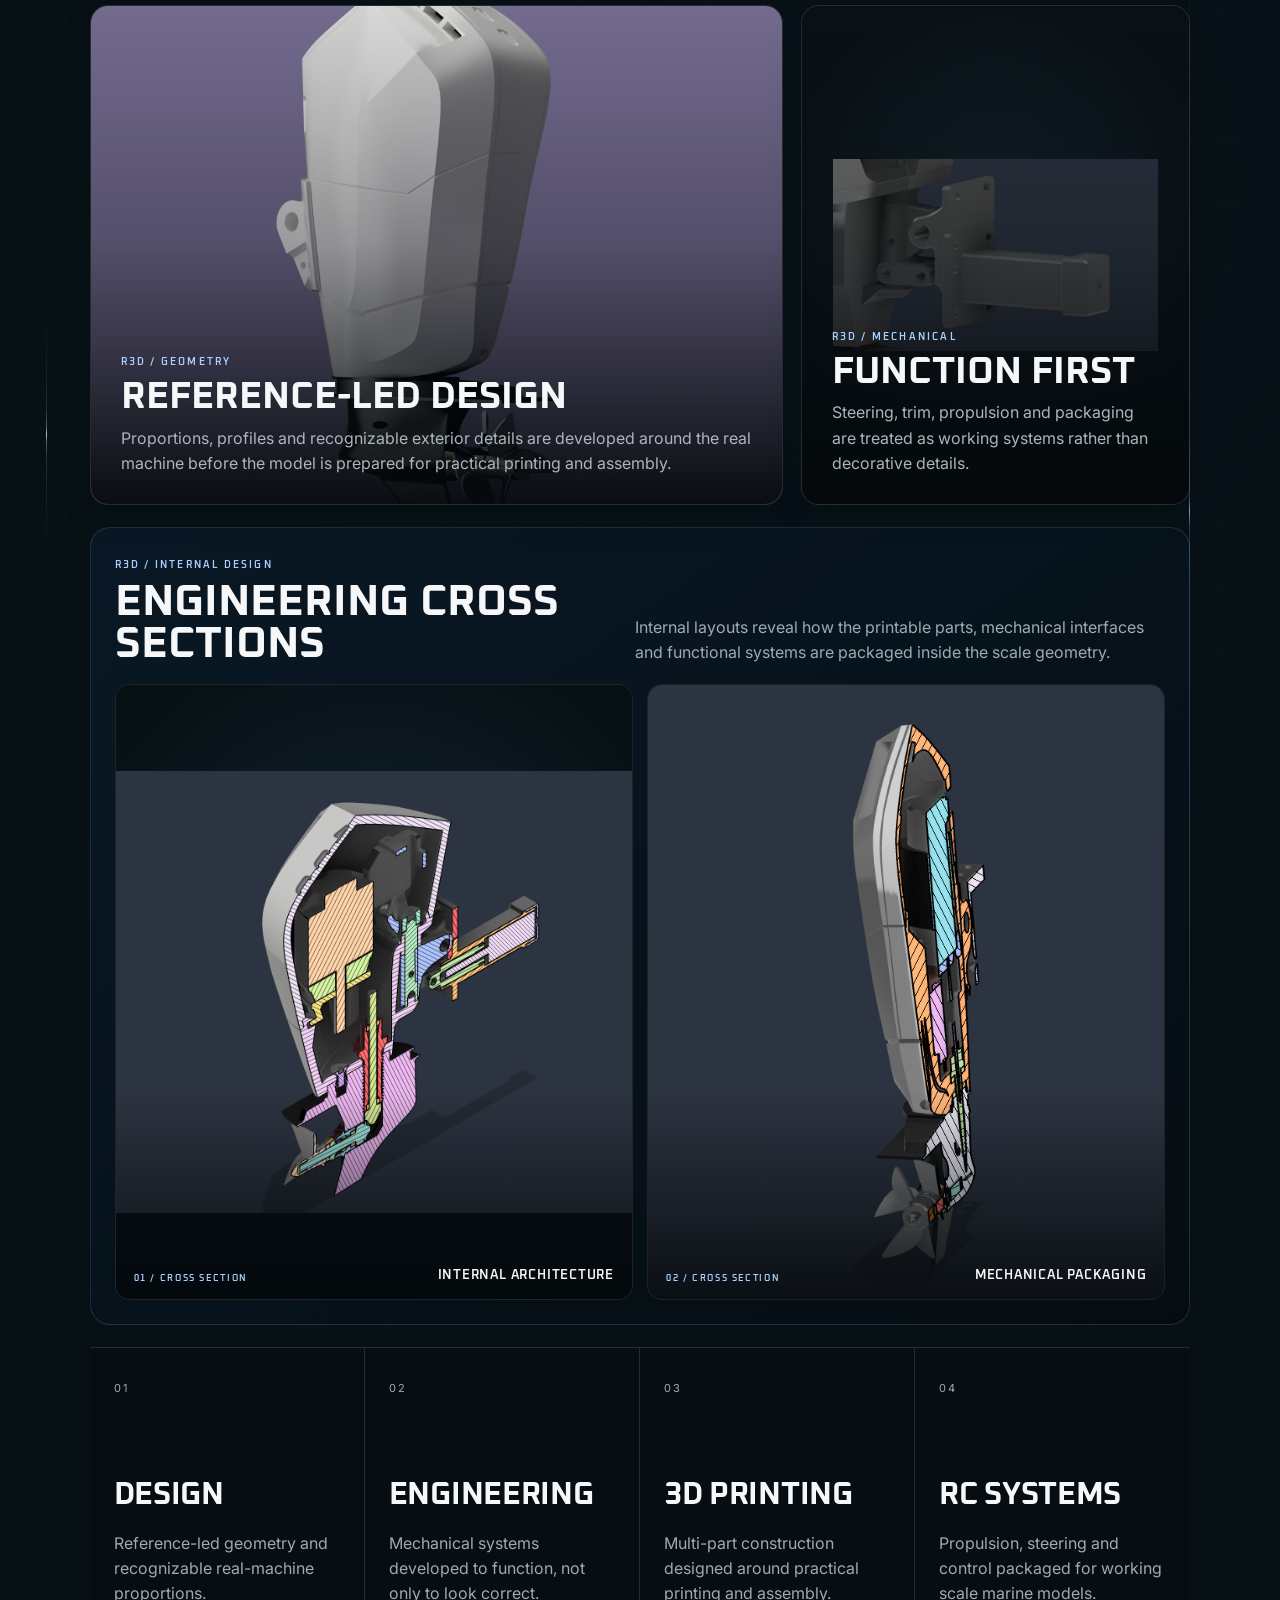
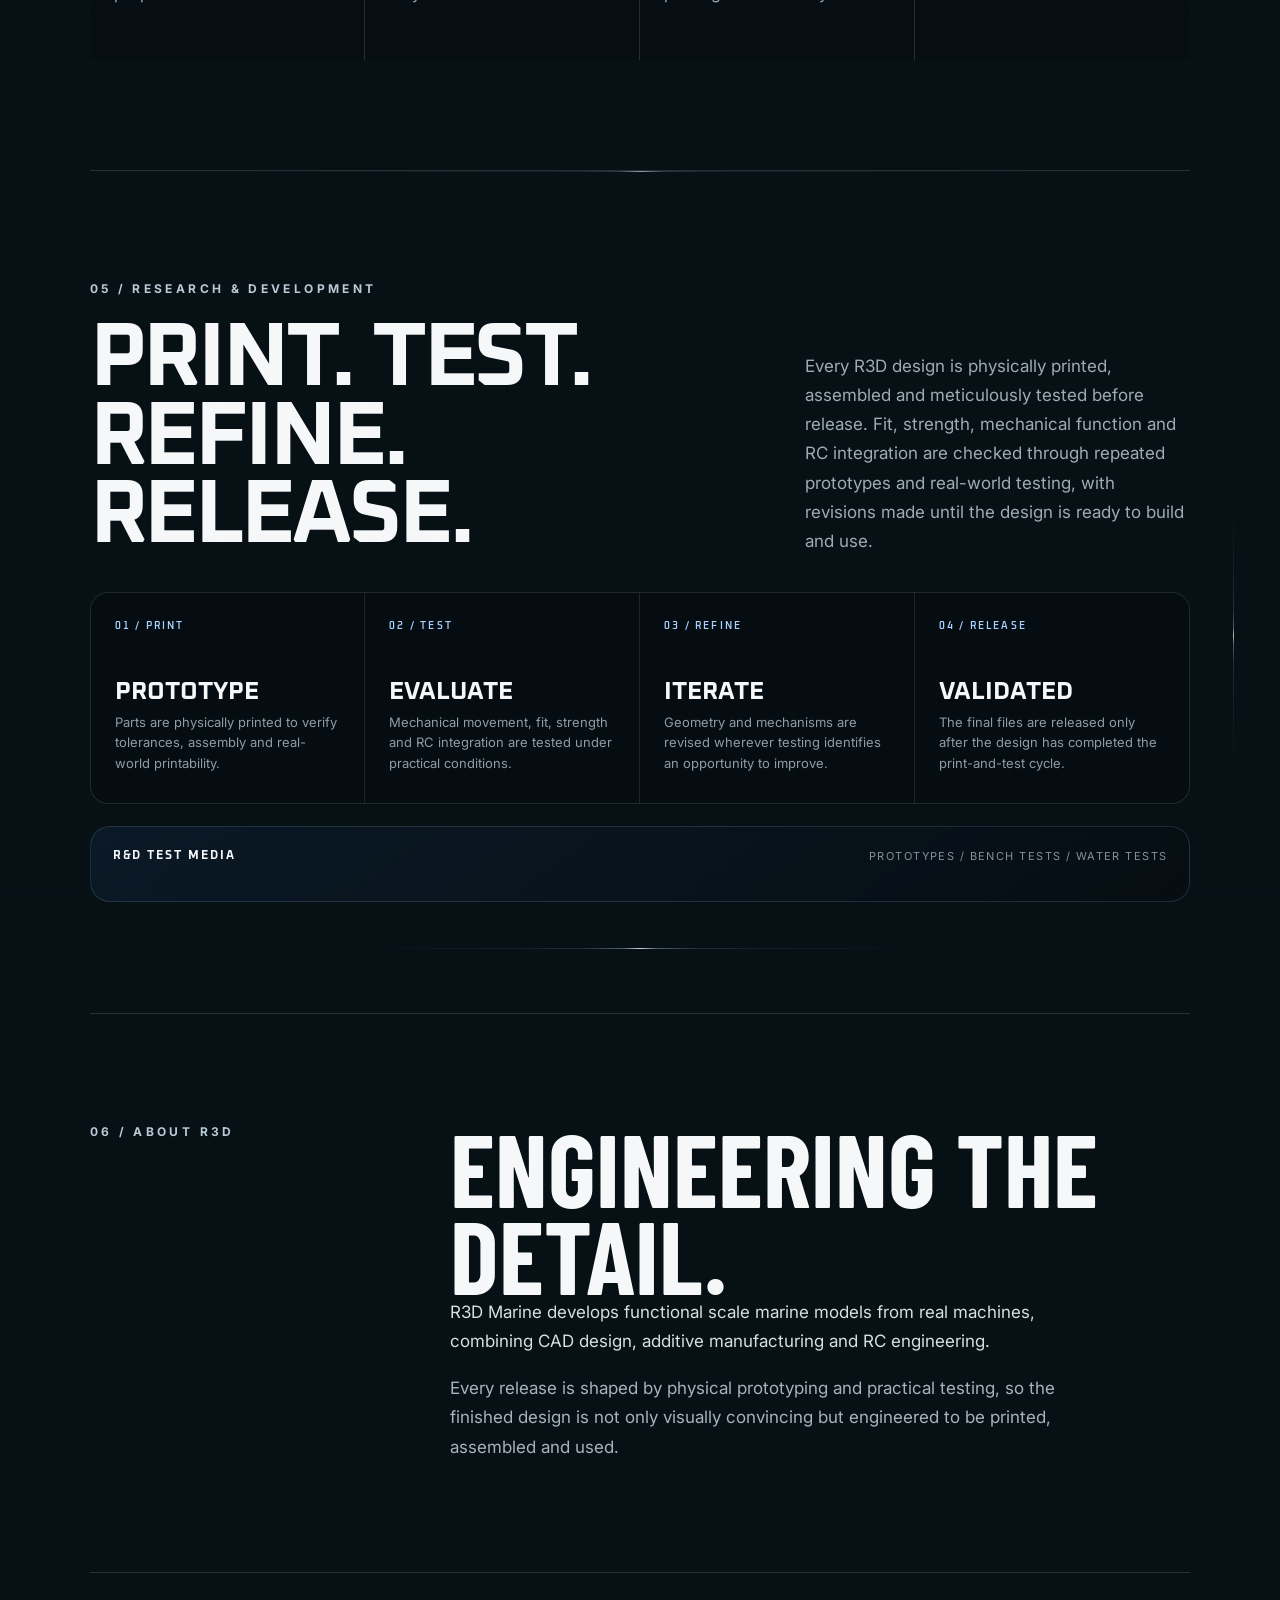
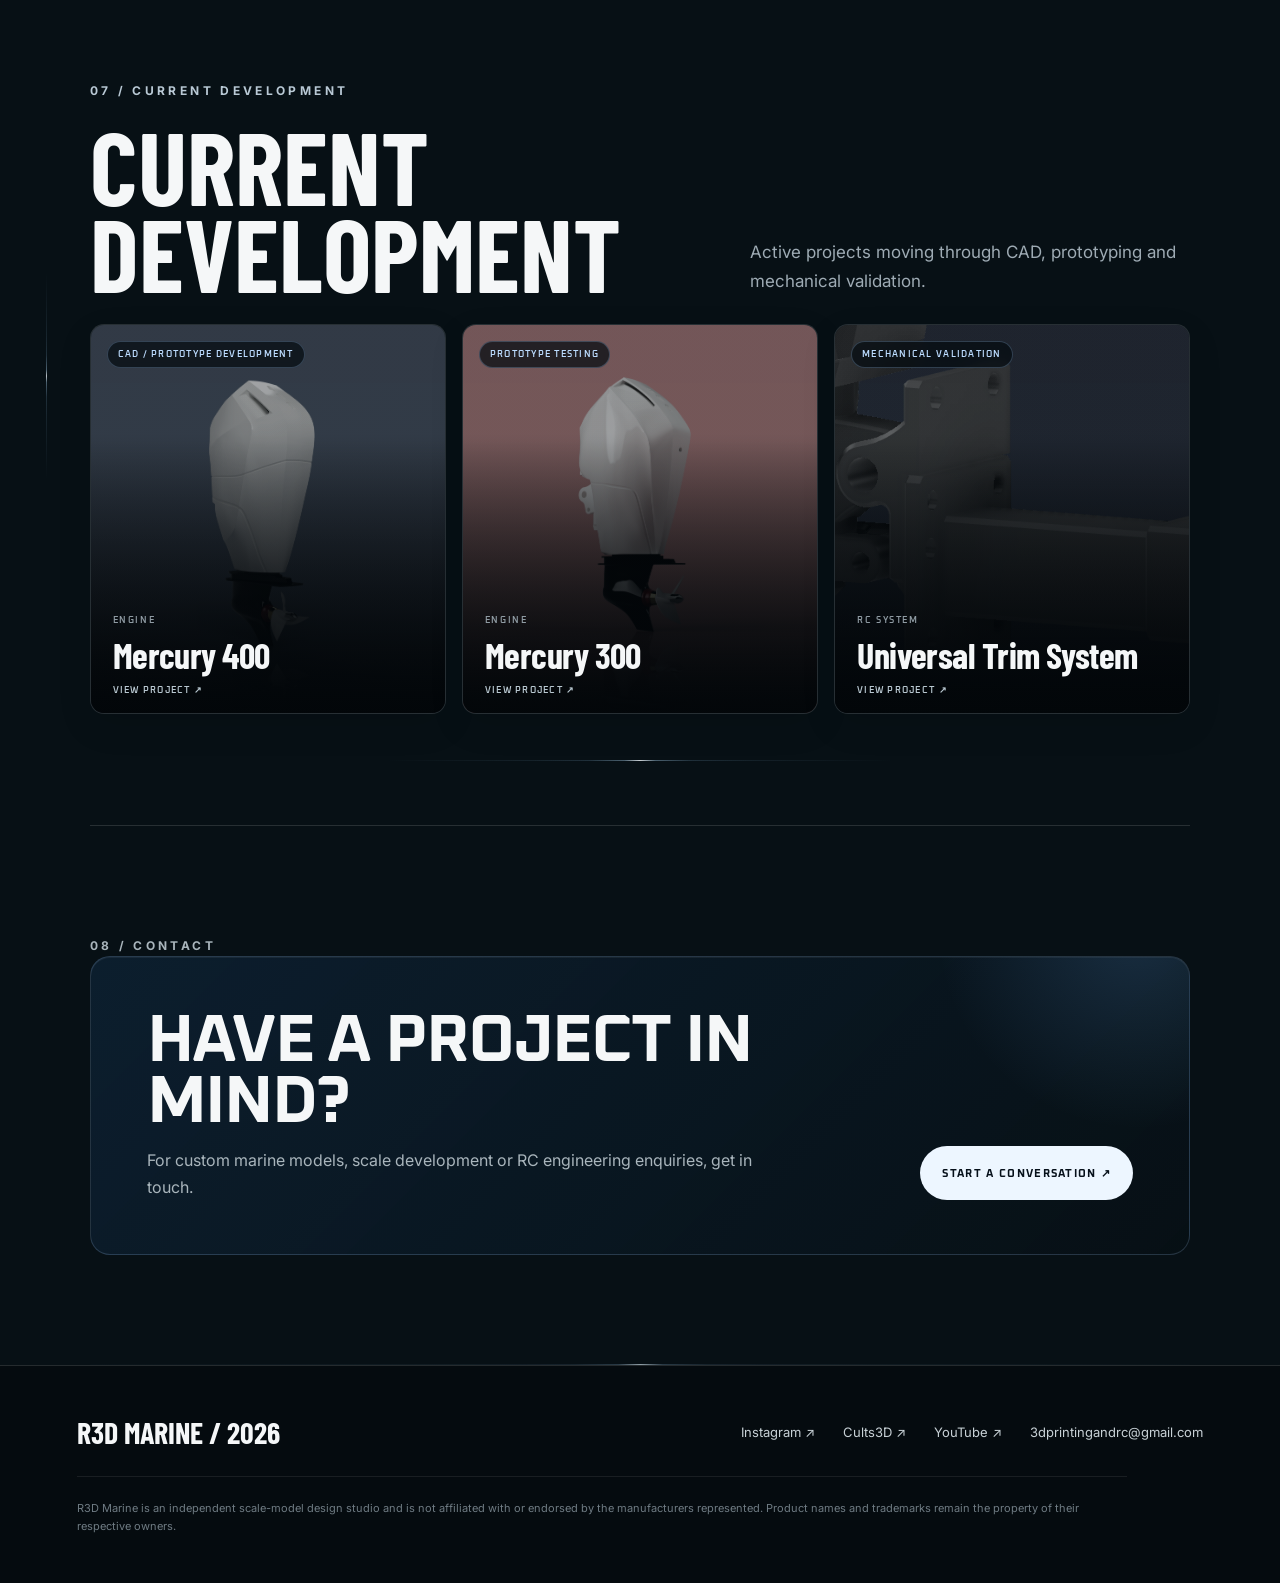
==== commit 05dfd222: "Remove overlay across models; anchor running lights between content blocks" ====
--- a/index.html
+++ b/index.html
@@ -51,21 +51,6 @@
   </header>
 
   <main id="top">
-    <!-- Sparse ambient light trails in the open page background; existing section-edge lights remain. -->
-    <div class="r3d-ambient-field" aria-hidden="true">
-      <span class="r3d-ambient-beam r3d-ambient-beam--horizontal r3d-ambient-beam--a"></span>
-      <span class="r3d-ambient-beam r3d-ambient-beam--vertical r3d-ambient-beam--b"></span>
-      <span class="r3d-ambient-beam r3d-ambient-beam--horizontal r3d-ambient-beam--c"></span>
-      <span class="r3d-ambient-beam r3d-ambient-beam--vertical r3d-ambient-beam--d"></span>
-      <span class="r3d-ambient-beam r3d-ambient-beam--horizontal r3d-ambient-beam--e"></span>
-      <span class="r3d-ambient-beam r3d-ambient-beam--vertical r3d-ambient-beam--f"></span>
-      <span class="r3d-ambient-beam r3d-ambient-beam--horizontal r3d-ambient-beam--g"></span>
-      <span class="r3d-ambient-beam r3d-ambient-beam--vertical r3d-ambient-beam--h"></span>
-      <span class="r3d-ambient-beam r3d-ambient-beam--horizontal r3d-ambient-beam--i"></span>
-      <span class="r3d-ambient-beam r3d-ambient-beam--vertical r3d-ambient-beam--j"></span>
-      <span class="r3d-ambient-beam r3d-ambient-beam--horizontal r3d-ambient-beam--k"></span>
-      <span class="r3d-ambient-beam r3d-ambient-beam--vertical r3d-ambient-beam--l"></span>
-    </div>
     <section class="hero">
       <img id="hero-image" class="hero-image" alt="Nimbus C11 scale model render" fetchpriority="high" decoding="async">
       <div class="hero-shade"></div>
@@ -87,27 +72,33 @@
     </section>
 
     <section id="models" class="catalog section-shell">
+      <span class="r3d-gutter-beam r3d-gutter-beam--catalog-left" aria-hidden="true"></span>
+      <span class="r3d-gutter-beam r3d-gutter-beam--catalog-right" aria-hidden="true"></span>
       <span class="r3d-trace r3d-trace--catalog-horizontal" aria-hidden="true"></span>
       <div class="section-head">
         <div><p class="section-index">01 / ENGINES</p><h2>ENGINES</h2></div>
         <p>Functional scale outboard projects developed for printable RC applications.</p>
       </div>
       <div id="engine-grid" class="engine-grid"></div>
+      <span class="r3d-gap-beam r3d-gap-beam--after-engines" aria-hidden="true"></span>
 
       <div class="section-head hull-head">
         <div><p class="section-index">02 / HULLS</p><h2>HULLS</h2></div>
         <p>Scale marine models built around recognizable proportions, deck layouts and engineering details.</p>
       </div>
       <div id="hull-list" class="hull-list"></div>
+      <span class="r3d-gap-beam r3d-gap-beam--after-hulls" aria-hidden="true"></span>
 
       <div class="section-head systems-head">
         <div><p class="section-index">03 / RC SYSTEMS</p><h2>RC SYSTEMS</h2></div>
         <p>Mechanical systems and functional components developed around scale marine use.</p>
       </div>
       <div id="system-grid" class="system-grid"></div>
+      <span class="r3d-gap-beam r3d-gap-beam--after-systems" aria-hidden="true"></span>
     </section>
 
     <section id="engineering" class="engineering section-shell">
+      <span class="r3d-gutter-beam r3d-gutter-beam--engineering-left" aria-hidden="true"></span>
       <span class="r3d-trace r3d-trace--engineering-vertical" aria-hidden="true"></span>
       <div class="section-head engineering-head">
         <div><p class="section-index">04 / ENGINEERING</p><h2>FROM REAL MACHINE TO WATER.</h2></div>
@@ -159,6 +150,7 @@
     </section>
 
     <section id="rd" class="rd-section section-shell" aria-labelledby="rd-heading">
+      <span class="r3d-gutter-beam r3d-gutter-beam--rd-right" aria-hidden="true"></span>
       <span class="r3d-trace r3d-trace--rd-horizontal" aria-hidden="true"></span>
       <div class="rd-head">
         <div>
@@ -184,6 +176,7 @@
           <div><strong>MEDIA FOLDER READY</strong>Add files to <code>assets/rd/</code> using the supplied naming guide and they will appear here automatically.</div>
         </div>
       </div>
+      <span class="r3d-gap-beam r3d-gap-beam--after-rd" aria-hidden="true"></span>
     </section>
 
     <section id="about" class="about section-shell">
@@ -198,11 +191,13 @@
     </section>
 
     <section id="development" class="latest development-section section-shell">
+      <span class="r3d-gutter-beam r3d-gutter-beam--development-left" aria-hidden="true"></span>
       <div class="section-head">
         <div><p class="section-index">07 / CURRENT DEVELOPMENT</p><h2>CURRENT DEVELOPMENT</h2></div>
         <p>Active projects moving through CAD, prototyping and mechanical validation.</p>
       </div>
       <div id="latest-grid" class="latest-grid development-grid"></div>
+      <span class="r3d-gap-beam r3d-gap-beam--after-development" aria-hidden="true"></span>
     </section>
 
     <section id="contact" class="contact-cta section-shell" aria-labelledby="contact-heading">
--- a/light-traces.css
+++ b/light-traces.css
@@ -144,141 +144,82 @@
   .r3d-trace::after { animation: none !important; opacity: 0; }
 }
 
-
-/* AMBIENT FIELD — free-floating light trails in otherwise empty dark space.
-   Unlike the section-edge accent lines above, these are positioned at
-   different depths in the page background and never form a visible grid. */
-main#top {
-  position: relative;
-  isolation: isolate;
-}
-main#top > section {
-  position: relative;
-  z-index: 1;
-}
-.r3d-ambient-field {
-  position: absolute;
-  inset: 0;
-  /* Above section backgrounds, below navigation; click-through only. */
-  z-index: 2;
+/* Ambient motion is now limited to actual whitespace:
+   no full-page overlay, no beams drawn across model cards or galleries. */
+.catalog, .engineering, .rd-section, .development-section { position: relative; }
+
+.r3d-gap-beam, .r3d-gutter-beam {
+  display: block;
+  box-sizing: border-box;
   overflow: hidden;
   pointer-events: none;
   user-select: none;
-}
-.r3d-ambient-beam {
-  position: absolute;
+  border-radius: 1px;
+}
+.r3d-gap-beam::after, .r3d-gutter-beam::after {
+  content: "";
+  position: absolute;
+  inset: 0;
+  pointer-events: none;
+}
+/* Horizontals ride in the intentional gaps after each content group. */
+.r3d-gap-beam {
   display: block;
-  overflow: hidden;
-  opacity: .94;
-  border-radius: 2px;
-  pointer-events: none;
-  filter: drop-shadow(0 0 3px rgba(126,195,255,.44));
-}
-.r3d-ambient-beam::after {
-  content: "";
-  position: absolute;
-  inset: 0;
-  opacity: 1;
-}
-.r3d-ambient-beam--horizontal {
+  position: relative;
   height: 1px;
-  background: linear-gradient(90deg, transparent, rgba(153,207,255,.24), transparent);
-}
-.r3d-ambient-beam--horizontal::after {
+  width: min(66%, 770px);
+  margin-inline: auto;
+  transform: translateY(46px);
+  background: linear-gradient(90deg,transparent,rgba(163,215,255,.18),transparent);
+  opacity: .84;
+}
+.r3d-gap-beam::after {
   background: linear-gradient(90deg,
-    transparent 33%,
-    rgba(131,193,255,.02) 42%,
-    rgba(155,212,255,.38) 48%,
-    rgba(242,251,255,.98) 50%,
-    rgba(155,212,255,.38) 52%,
-    rgba(131,193,255,.02) 58%,
-    transparent 67%);
-  animation: r3d-trace-run-horizontal var(--ambient-speed, 31s) linear var(--ambient-delay, 0s) infinite;
-}
-.r3d-ambient-beam--vertical {
+    transparent 29%,rgba(146,203,255,.05) 40%,
+    rgba(188,228,255,.34) 47%,rgba(245,251,255,.96) 50%,
+    rgba(188,228,255,.34) 53%,rgba(146,203,255,.05) 60%,
+    transparent 71%);
+  animation: r3d-trace-run-horizontal var(--ambient-speed,30s)
+    linear var(--ambient-delay,-7s) infinite;
+}
+.r3d-gap-beam--after-engines { --ambient-speed:30s; --ambient-delay:-7s; }
+.r3d-gap-beam--after-hulls { width:min(58%,650px); --ambient-speed:35s; --ambient-delay:-19s; }
+.r3d-gap-beam--after-systems { width:min(48%,530px); --ambient-speed:33s; --ambient-delay:-13s; }
+.r3d-gap-beam--after-rd { width:min(52%,590px); --ambient-speed:37s; --ambient-delay:-25s; }
+.r3d-gap-beam--after-development { width:min(47%,520px); --ambient-speed:36s; --ambient-delay:-17s; }
+
+/* Vertical accents stay outside the section's inner content width. */
+.r3d-gutter-beam {
+  position: absolute;
   width: 1px;
-  background: linear-gradient(180deg, transparent, rgba(153,207,255,.25), transparent);
-}
-.r3d-ambient-beam--vertical::after {
+  height: 260px;
+  margin: 0;
+  opacity: .78;
+  background: linear-gradient(180deg,transparent,rgba(163,215,255,.22),transparent);
+}
+.r3d-gutter-beam::after {
   background: linear-gradient(180deg,
-    transparent 35%,
-    rgba(131,193,255,.02) 44%,
-    rgba(155,212,255,.39) 48%,
-    rgba(242,251,255,.98) 50%,
-    rgba(155,212,255,.39) 52%,
-    rgba(131,193,255,.02) 56%,
-    transparent 65%);
-  animation: r3d-trace-run-vertical var(--ambient-speed, 33s) linear var(--ambient-delay, 0s) infinite;
-}
-
-/* Asymmetric, scattered positions deliberately avoid card-centered decoration. */
-.r3d-ambient-beam--a {
-  top: 14.5%; left: 1.6%; width: min(29vw, 390px);
-  --ambient-speed: 32s; --ambient-delay: -9s;
-}
-.r3d-ambient-beam--b {
-  top: 22%; right: 3.4%; height: 325px;
-  --ambient-speed: 38s; --ambient-delay: -22s;
-}
-.r3d-ambient-beam--c {
-  top: 37.5%; right: 0.8%; width: min(29vw, 400px);
-  --ambient-speed: 29s; --ambient-delay: -16s;
-}
-.r3d-ambient-beam--d {
-  top: 46.5%; left: 3%; height: 285px;
-  --ambient-speed: 35s; --ambient-delay: -8s;
-}
-.r3d-ambient-beam--e {
-  top: 61.5%; left: 2.5%; width: min(27vw, 360px);
-  --ambient-speed: 34s; --ambient-delay: -25s;
-}
-.r3d-ambient-beam--f {
-  top: 72%; right: 4%; height: 235px;
-  --ambient-speed: 39s; --ambient-delay: -13s;
-}
-.r3d-ambient-beam--g {
-  top: 86.5%; right: 1.7%; width: min(27vw, 360px);
-  --ambient-speed: 36s; --ambient-delay: -20s;
-}
-.r3d-ambient-beam--h {
-  top: 92.5%; left: 4%; height: 195px;
-  --ambient-speed: 40s; --ambient-delay: -5s;
-}
-
-/* Four extra accents distributed across the longer stretches of background. */
-.r3d-ambient-beam--i {
-  top: 29.5%; left: 8%; width: min(36vw, 460px);
-  --ambient-speed: 33s; --ambient-delay: -19s;
-}
-.r3d-ambient-beam--j {
-  top: 51%; right: 8%; height: 325px;
-  --ambient-speed: 37s; --ambient-delay: -11s;
-}
-.r3d-ambient-beam--k {
-  top: 68%; right: 9%; width: min(32vw, 420px);
-  --ambient-speed: 35s; --ambient-delay: -7s;
-}
-.r3d-ambient-beam--l {
-  top: 82%; left: 5%; height: 245px;
-  --ambient-speed: 41s; --ambient-delay: -28s;
-}
-
-/* Tablet: fewer and dimmer streaks. Phone: keep original edge lights only. */
-@media (max-width: 900px) {
-  .r3d-ambient-beam { opacity: .35; filter: none; }
-  .r3d-ambient-beam--b,
-  .r3d-ambient-beam--d,
-  .r3d-ambient-beam--f,
-  .r3d-ambient-beam--h,
-  .r3d-ambient-beam--i,
-  .r3d-ambient-beam--j,
-  .r3d-ambient-beam--k,
-  .r3d-ambient-beam--l { display: none; }
-  .r3d-ambient-beam--horizontal { width: 24vw; }
-}
-@media (max-width: 600px) {
-  .r3d-ambient-field { display: none; }
-}
-@media (prefers-reduced-motion: reduce) {
-  .r3d-ambient-beam::after { animation: none !important; opacity: 0; }
-}
+    transparent 30%,rgba(146,203,255,.04) 40%,
+    rgba(188,228,255,.36) 47%,rgba(245,251,255,.94) 50%,
+    rgba(188,228,255,.36) 53%,rgba(146,203,255,.04) 60%,
+    transparent 70%);
+  animation: r3d-trace-run-vertical var(--ambient-speed,34s)
+    linear var(--ambient-delay,-7s) infinite;
+}
+.r3d-gutter-beam--catalog-left { left:-3.4vw; top:18%; height:295px; --ambient-speed:38s; --ambient-delay:-18s; }
+.r3d-gutter-beam--catalog-right { right:-3.4vw; top:66%; height:340px; --ambient-speed:36s; --ambient-delay:-10s; }
+.r3d-gutter-beam--engineering-left { left:-3.4vw; top:34%; height:245px; --ambient-speed:32s; --ambient-delay:-23s; }
+.r3d-gutter-beam--rd-right { right:-3.4vw; top:40%; height:255px; --ambient-speed:39s; --ambient-delay:-15s; }
+.r3d-gutter-beam--development-left { left:-3.4vw; top:35%; height:210px; --ambient-speed:37s; --ambient-delay:-4s; }
+
+/* Tablet and mobile: preserve whitespace and battery life. */
+@media (max-width:900px) {
+  .r3d-gutter-beam { display:none; }
+  .r3d-gap-beam { width:72%; transform:translateY(28px); opacity:.55; }
+}
+@media (max-width:560px) {
+  .r3d-gap-beam { width:64%; transform:translateY(23px); opacity:.42; }
+}
+@media (prefers-reduced-motion:reduce) {
+  .r3d-gap-beam::after, .r3d-gutter-beam::after { animation:none!important; opacity:0; }
+}
